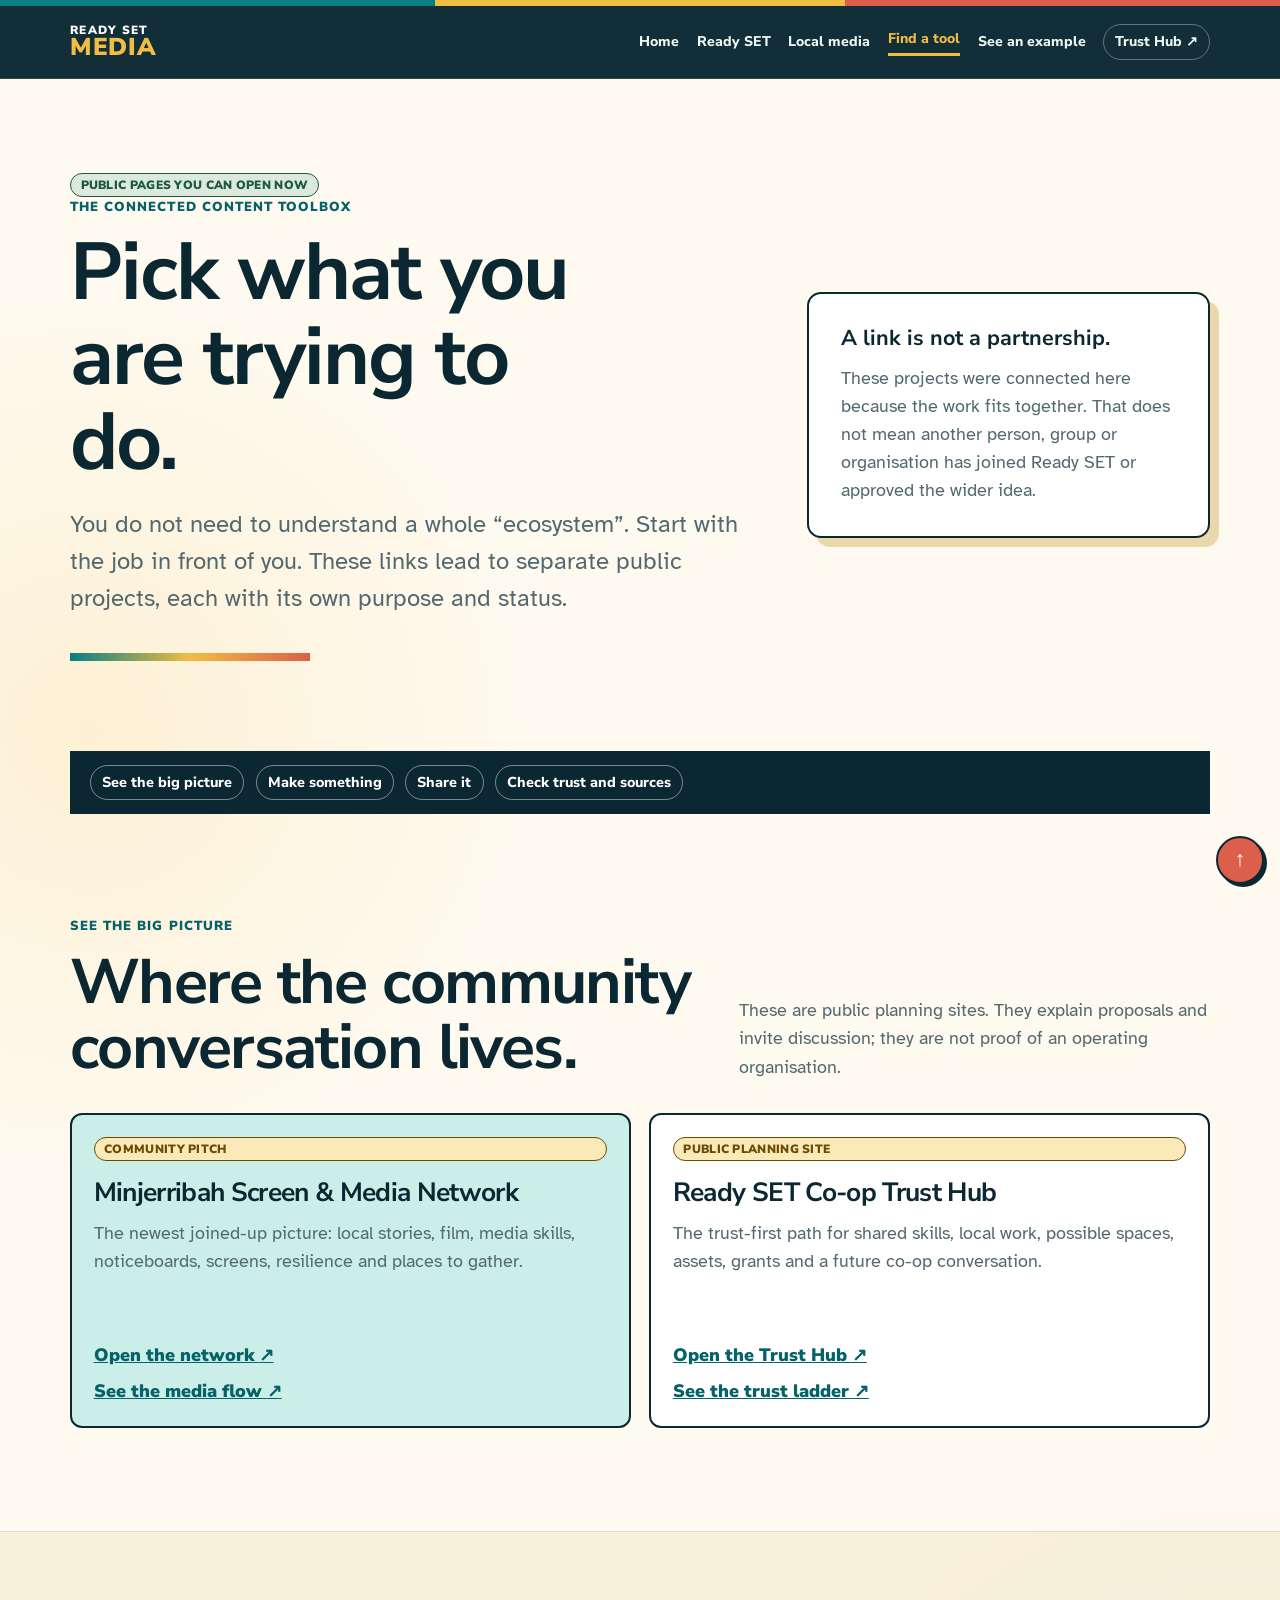
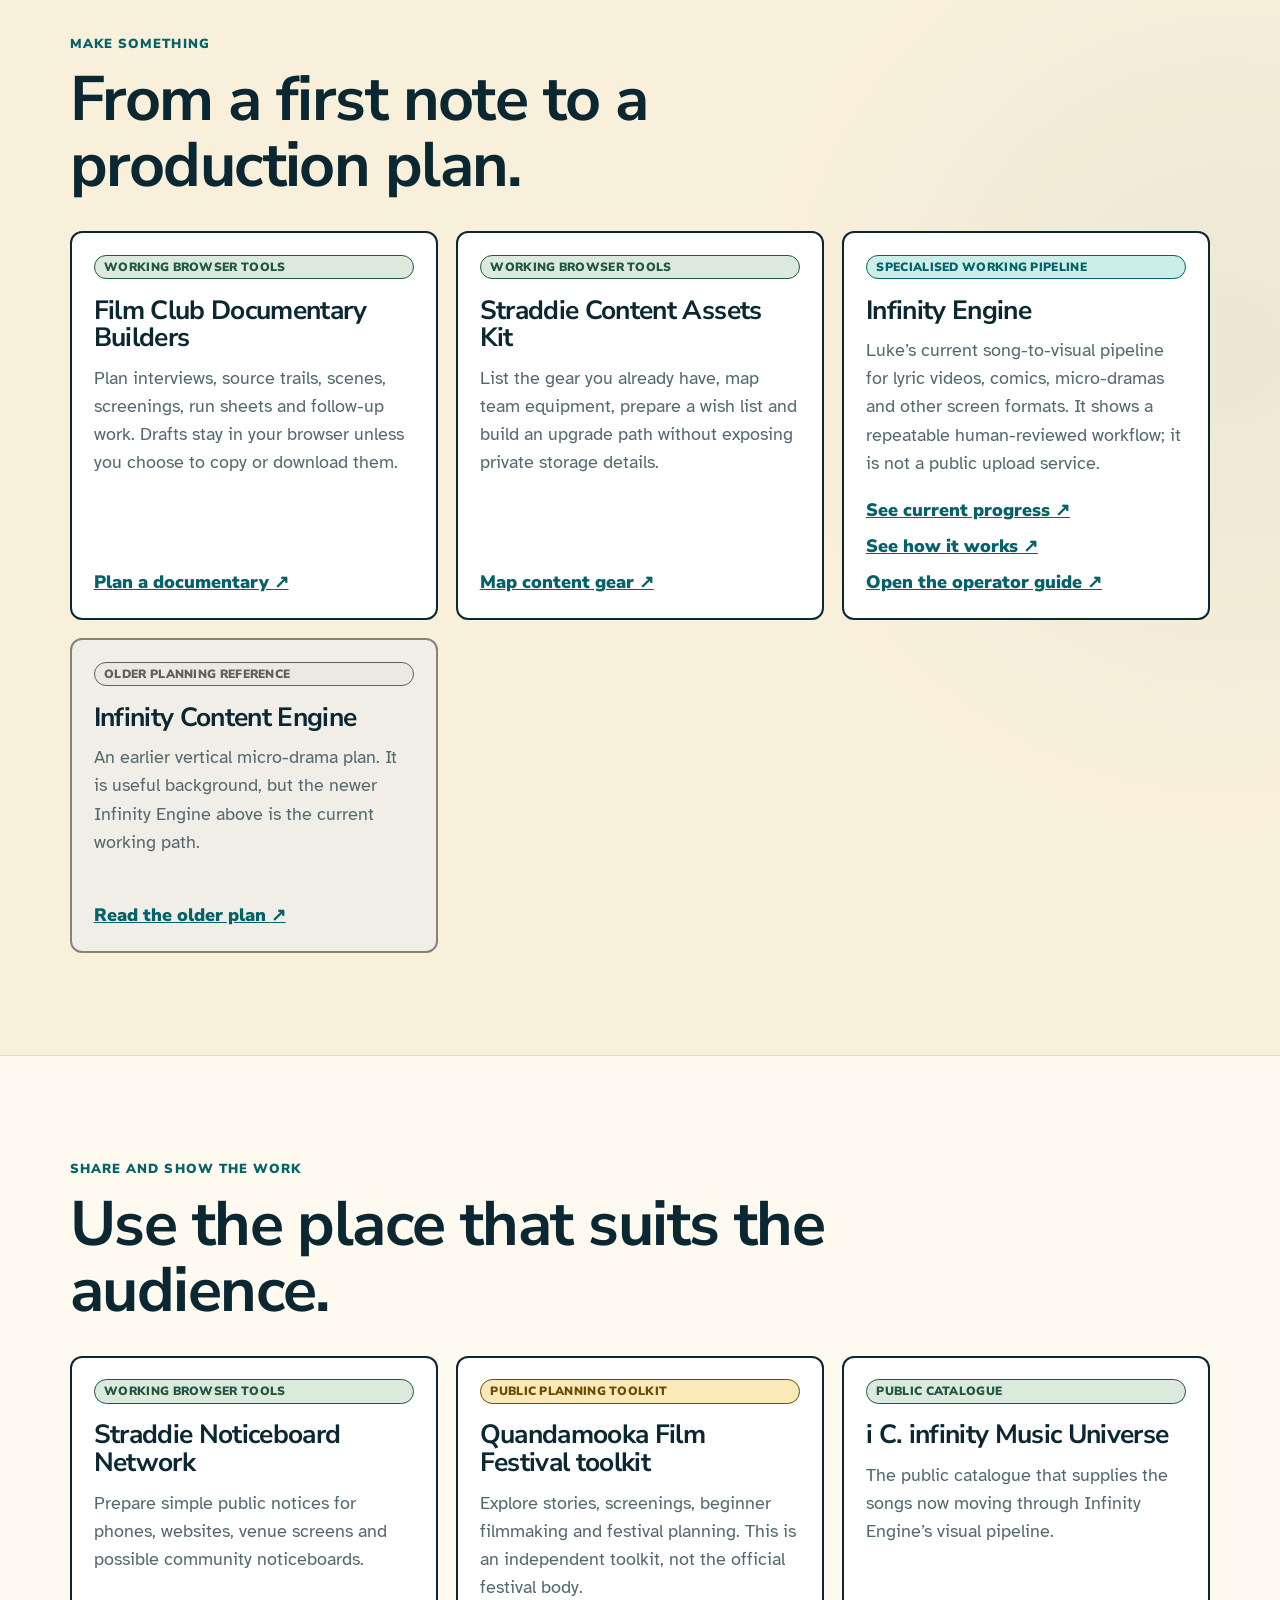
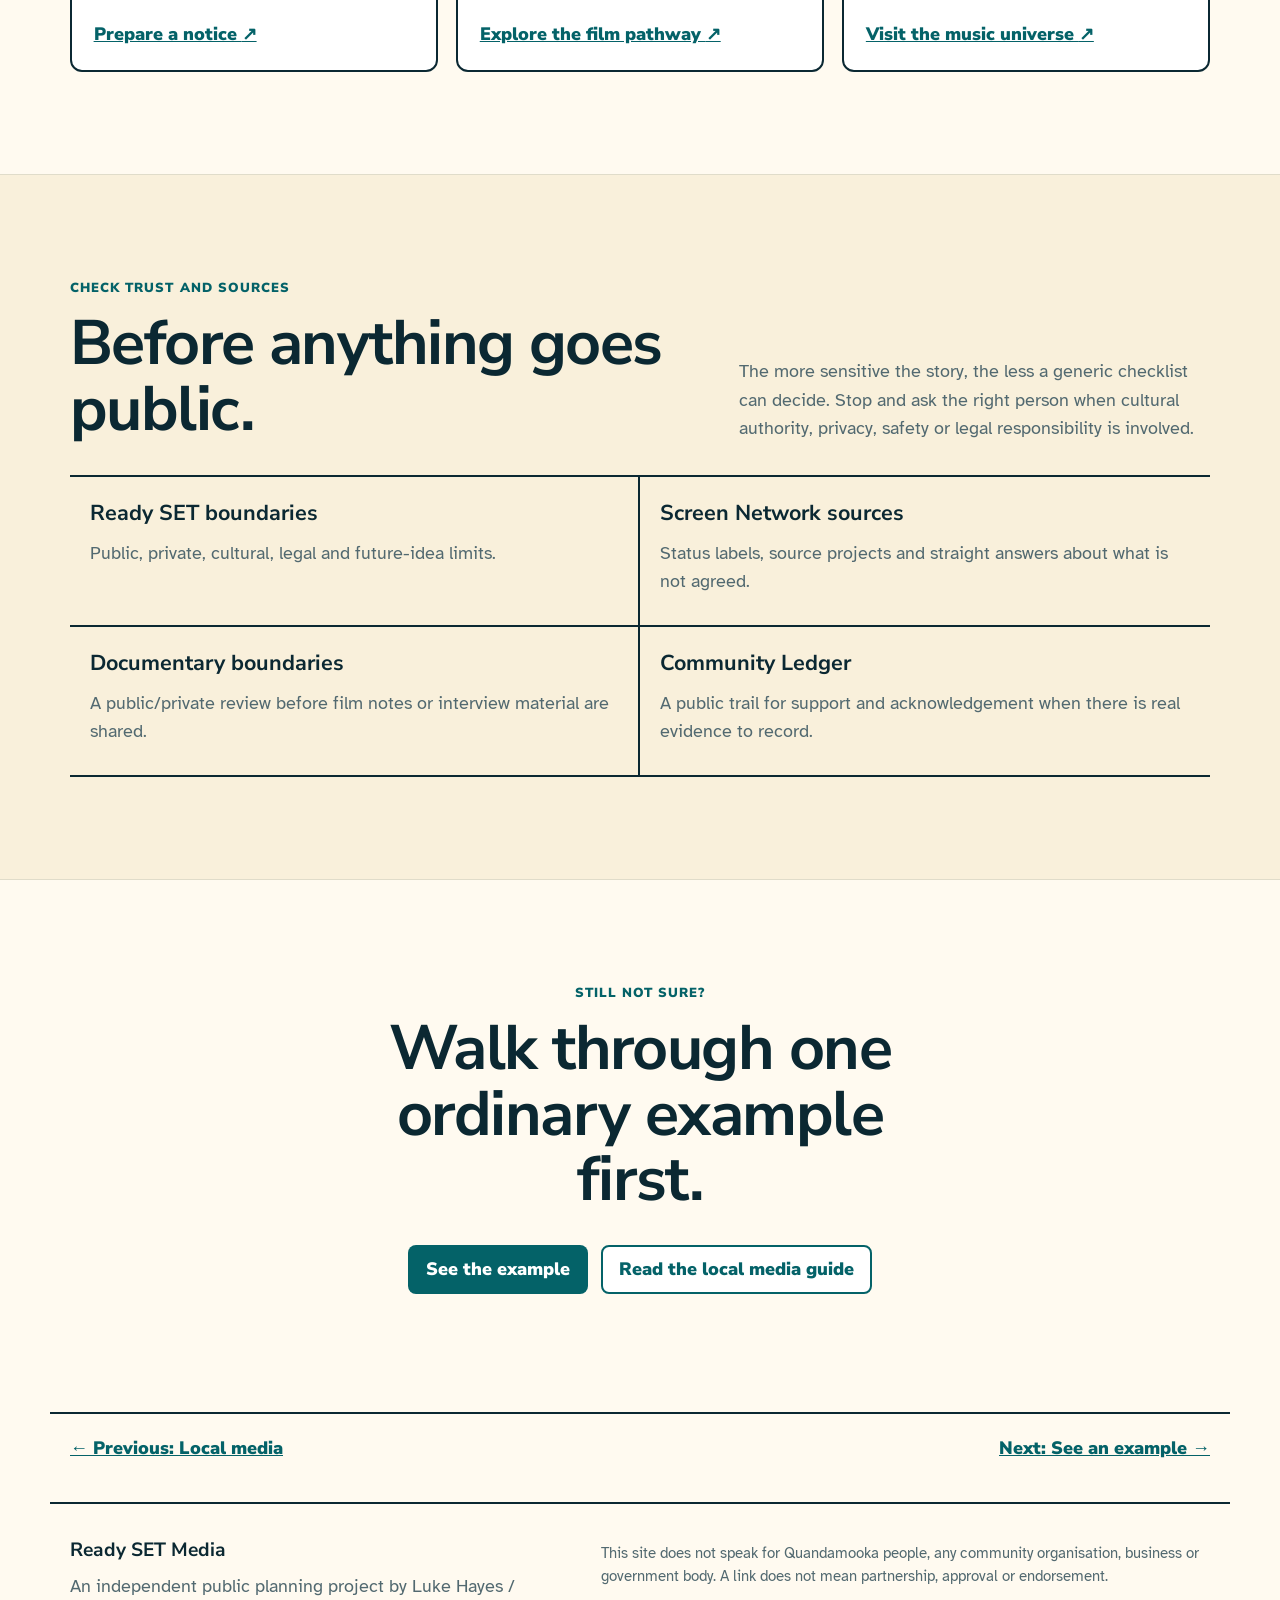
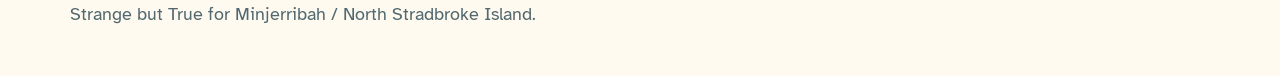
==== connections.html @ 8b9fbca8 "Rewrite Ready SET Media for the community" ====
<!doctype html>
<html lang="en-AU">
  <head>
    <meta charset="utf-8">
    <meta name="viewport" content="width=device-width, initial-scale=1">
    <meta name="description" content="Find the right public tool for local media, documentary planning, shared assets, notices, screen projects and content-making.">
    <title>Find a tool | Ready SET Media</title>
    <link rel="preconnect" href="https://fonts.googleapis.com">
    <link rel="preconnect" href="https://fonts.gstatic.com" crossorigin>
    <link href="https://fonts.googleapis.com/css2?family=Atkinson+Hyperlegible:wght@400;700&family=Nunito+Sans:wght@700;800;900&display=swap" rel="stylesheet">
    <link rel="stylesheet" href="styles.css">
    <link rel="icon" href="assets/favicon.svg" type="image/svg+xml">
    <link rel="shortcut icon" href="assets/favicon.ico" type="image/x-icon">
  </head>
  <body id="top">
    <a class="skip-link" href="#main">Skip to the main story</a>
    <header class="site-header">
      <nav class="nav" aria-label="Main navigation">
        <a class="brand-mark" href="index.html" aria-label="Ready SET Media home"><span>READY SET</span><strong>MEDIA</strong></a>
        <div class="nav-links">
          <a href="index.html">Home</a>
          <a href="ready-set-co-op.html">Ready SET</a>
          <a href="hyperlocal-media.html">Local media</a>
          <a aria-current="page" href="connections.html">Find a tool</a>
          <a href="demo.html">See an example</a>
          <a class="nav-external" href="https://auraofintelligence.github.io/ready-set-co-op-trust-hub/" target="_blank" rel="noopener noreferrer">Trust Hub <span aria-hidden="true">↗</span></a>
        </div>
      </nav>
    </header>

    <main id="main">
      <section class="page-hero tools-hero">
        <div>
          <span class="status-pill active">Public pages you can open now</span>
          <p class="eyebrow">The connected content toolbox</p>
          <h1>Pick what you are trying to do.</h1>
          <p class="hero-lede">You do not need to understand a whole “ecosystem”. Start with the job in front of you. These links lead to separate public projects, each with its own purpose and status.</p>
        </div>
        <aside class="plain-box">
          <strong>A link is not a partnership.</strong>
          <p>These projects were connected here because the work fits together. That does not mean another person, group or organisation has joined Ready SET or approved the wider idea.</p>
        </aside>
      </section>

      <section class="tool-jump" aria-label="Jump to a group of tools">
        <a href="#big-picture">See the big picture</a>
        <a href="#make">Make something</a>
        <a href="#share">Share it</a>
        <a href="#trust">Check trust and sources</a>
      </section>

      <section class="section tool-group" id="big-picture" aria-labelledby="big-picture-title">
        <div class="section-heading split-heading">
          <div>
            <p class="eyebrow">See the big picture</p>
            <h2 id="big-picture-title">Where the community conversation lives.</h2>
          </div>
          <p>These are public planning sites. They explain proposals and invite discussion; they are not proof of an operating organisation.</p>
        </div>
        <div class="tool-grid two-up">
          <article class="tool-card featured">
            <span class="status-pill planning">Community pitch</span>
            <h3>Minjerribah Screen &amp; Media Network</h3>
            <p>The newest joined-up picture: local stories, film, media skills, noticeboards, screens, resilience and places to gather.</p>
            <div class="card-links">
              <a href="https://auraofintelligence.github.io/minjerribah-screen-media-network/" target="_blank" rel="noopener noreferrer">Open the network <span aria-hidden="true">↗</span></a>
              <a href="https://auraofintelligence.github.io/minjerribah-screen-media-network/network/" target="_blank" rel="noopener noreferrer">See the media flow <span aria-hidden="true">↗</span></a>
            </div>
          </article>
          <article class="tool-card">
            <span class="status-pill planning">Public planning site</span>
            <h3>Ready SET Co-op Trust Hub</h3>
            <p>The trust-first path for shared skills, local work, possible spaces, assets, grants and a future co-op conversation.</p>
            <div class="card-links">
              <a href="https://auraofintelligence.github.io/ready-set-co-op-trust-hub/" target="_blank" rel="noopener noreferrer">Open the Trust Hub <span aria-hidden="true">↗</span></a>
              <a href="https://auraofintelligence.github.io/ready-set-co-op-trust-hub/trust-ladder.html" target="_blank" rel="noopener noreferrer">See the trust ladder <span aria-hidden="true">↗</span></a>
            </div>
          </article>
        </div>
      </section>

      <section class="section tool-group alternate" id="make" aria-labelledby="make-title">
        <div class="section-heading">
          <p class="eyebrow">Make something</p>
          <h2 id="make-title">From a first note to a production plan.</h2>
        </div>
        <div class="tool-grid">
          <article class="tool-card">
            <span class="status-pill working">Working browser tools</span>
            <h3>Film Club Documentary Builders</h3>
            <p>Plan interviews, source trails, scenes, screenings, run sheets and follow-up work. Drafts stay in your browser unless you choose to copy or download them.</p>
            <a class="card-action" href="https://auraofintelligence.github.io/film-club-documentary-builders/" target="_blank" rel="noopener noreferrer">Plan a documentary <span aria-hidden="true">↗</span></a>
          </article>
          <article class="tool-card">
            <span class="status-pill working">Working browser tools</span>
            <h3>Straddie Content Assets Kit</h3>
            <p>List the gear you already have, map team equipment, prepare a wish list and build an upgrade path without exposing private storage details.</p>
            <a class="card-action" href="https://auraofintelligence.github.io/straddie-content-assets-kit/" target="_blank" rel="noopener noreferrer">Map content gear <span aria-hidden="true">↗</span></a>
          </article>
          <article class="tool-card">
            <span class="status-pill specialised">Specialised working pipeline</span>
            <h3>Infinity Engine</h3>
            <p>Luke’s current song-to-visual pipeline for lyric videos, comics, micro-dramas and other screen formats. It shows a repeatable human-reviewed workflow; it is not a public upload service.</p>
            <div class="card-links">
              <a href="https://auraofintelligence.github.io/infinity-engine/" target="_blank" rel="noopener noreferrer">See current progress <span aria-hidden="true">↗</span></a>
              <a href="https://auraofintelligence.github.io/infinity-engine/pipeline.html" target="_blank" rel="noopener noreferrer">See how it works <span aria-hidden="true">↗</span></a>
              <a href="https://auraofintelligence.github.io/infinity-engine/workflow.html" target="_blank" rel="noopener noreferrer">Open the operator guide <span aria-hidden="true">↗</span></a>
            </div>
          </article>
          <article class="tool-card quiet-card">
            <span class="status-pill reference">Older planning reference</span>
            <h3>Infinity Content Engine</h3>
            <p>An earlier vertical micro-drama plan. It is useful background, but the newer Infinity Engine above is the current working path.</p>
            <a class="card-action" href="https://auraofintelligence.github.io/infinity-content-engine/" target="_blank" rel="noopener noreferrer">Read the older plan <span aria-hidden="true">↗</span></a>
          </article>
        </div>
      </section>

      <section class="section tool-group" id="share" aria-labelledby="share-title">
        <div class="section-heading">
          <p class="eyebrow">Share and show the work</p>
          <h2 id="share-title">Use the place that suits the audience.</h2>
        </div>
        <div class="tool-grid">
          <article class="tool-card">
            <span class="status-pill working">Working browser tools</span>
            <h3>Straddie Noticeboard Network</h3>
            <p>Prepare simple public notices for phones, websites, venue screens and possible community noticeboards.</p>
            <a class="card-action" href="https://auraofintelligence.github.io/straddie-noticeboard-network/" target="_blank" rel="noopener noreferrer">Prepare a notice <span aria-hidden="true">↗</span></a>
          </article>
          <article class="tool-card">
            <span class="status-pill planning">Public planning toolkit</span>
            <h3>Quandamooka Film Festival toolkit</h3>
            <p>Explore stories, screenings, beginner filmmaking and festival planning. This is an independent toolkit, not the official festival body.</p>
            <a class="card-action" href="https://auraofintelligence.github.io/quandamooka-film-festival/" target="_blank" rel="noopener noreferrer">Explore the film pathway <span aria-hidden="true">↗</span></a>
          </article>
          <article class="tool-card">
            <span class="status-pill active">Public catalogue</span>
            <h3>i C. infinity Music Universe</h3>
            <p>The public catalogue that supplies the songs now moving through Infinity Engine’s visual pipeline.</p>
            <a class="card-action" href="https://auraofintelligence.github.io/i-C-infinity-music-universe/" target="_blank" rel="noopener noreferrer">Visit the music universe <span aria-hidden="true">↗</span></a>
          </article>
        </div>
      </section>

      <section class="section tool-group alternate" id="trust" aria-labelledby="trust-tools-title">
        <div class="section-heading split-heading">
          <div>
            <p class="eyebrow">Check trust and sources</p>
            <h2 id="trust-tools-title">Before anything goes public.</h2>
          </div>
          <p>The more sensitive the story, the less a generic checklist can decide. Stop and ask the right person when cultural authority, privacy, safety or legal responsibility is involved.</p>
        </div>
        <div class="source-links">
          <a href="https://auraofintelligence.github.io/ready-set-co-op-trust-hub/boundaries.html" target="_blank" rel="noopener noreferrer"><strong>Ready SET boundaries</strong><span>Public, private, cultural, legal and future-idea limits.</span></a>
          <a href="https://auraofintelligence.github.io/minjerribah-screen-media-network/sources/" target="_blank" rel="noopener noreferrer"><strong>Screen Network sources</strong><span>Status labels, source projects and straight answers about what is not agreed.</span></a>
          <a href="https://auraofintelligence.github.io/film-club-documentary-builders/boundaries.html" target="_blank" rel="noopener noreferrer"><strong>Documentary boundaries</strong><span>A public/private review before film notes or interview material are shared.</span></a>
          <a href="https://auraofintelligence.github.io/strange-but-true/community-ledger.html" target="_blank" rel="noopener noreferrer"><strong>Community Ledger</strong><span>A public trail for support and acknowledgement when there is real evidence to record.</span></a>
        </div>
      </section>

      <section class="section next-step" aria-labelledby="tool-next-title">
        <p class="eyebrow">Still not sure?</p>
        <h2 id="tool-next-title">Walk through one ordinary example first.</h2>
        <div class="button-row">
          <a class="button primary" href="demo.html">See the example</a>
          <a class="button secondary" href="hyperlocal-media.html">Read the local media guide</a>
        </div>
      </section>

      <nav class="route-nav" aria-label="Previous and next pages">
        <a href="hyperlocal-media.html"><span aria-hidden="true">←</span> Previous: Local media</a>
        <a href="demo.html">Next: See an example <span aria-hidden="true">→</span></a>
      </nav>
    </main>

    <a class="back-to-top" href="#top" aria-label="Back to the top">↑</a>
    <footer class="site-footer">
      <div>
        <strong>Ready SET Media</strong>
        <p>An independent public planning project by Luke Hayes / Strange but True for Minjerribah / North Stradbroke Island.</p>
      </div>
      <p class="footer-note">This site does not speak for Quandamooka people, any community organisation, business or government body. A link does not mean partnership, approval or endorsement.</p>
    </footer>
  </body>
</html>
---- styles.css ----
:root {
  --ink: #173640;
  --ink-deep: #0b2832;
  --paper: #fffaf0;
  --paper-warm: #f7efd9;
  --white: #ffffff;
  --sand: #ead8ac;
  --sea: #087f83;
  --sea-dark: #046268;
  --aqua: #cceee8;
  --coral: #db5f4b;
  --coral-pale: #f9d9d0;
  --gold: #f1bd43;
  --gold-pale: #faeab9;
  --gum: #38725d;
  --gum-pale: #dceade;
  --muted: #526970;
  --line: #c7d0c9;
  --shadow: 0 12px 28px rgba(24, 54, 64, 0.11);
  --heading: "Nunito Sans", "Trebuchet MS", sans-serif;
  --body: "Atkinson Hyperlegible", Arial, sans-serif;
  --max-width: 1180px;
}

* {
  box-sizing: border-box;
}

html {
  scroll-behavior: smooth;
}

body {
  background:
    radial-gradient(circle at 7% 15%, rgba(241, 189, 67, 0.16), transparent 28rem),
    radial-gradient(circle at 96% 40%, rgba(8, 127, 131, 0.09), transparent 30rem),
    var(--paper);
  color: var(--ink);
  font-family: var(--body);
  font-size: 18px;
  line-height: 1.56;
  margin: 0;
}

body::before {
  background: linear-gradient(90deg, var(--sea) 0 34%, var(--gold) 34% 66%, var(--coral) 66% 100%);
  content: "";
  display: block;
  height: 6px;
}

a {
  color: var(--sea-dark);
}

a:hover {
  color: var(--coral);
}

button,
a {
  -webkit-tap-highlight-color: transparent;
}

:focus-visible {
  outline: 3px solid var(--gold);
  outline-offset: 4px;
}

.skip-link {
  background: var(--gold);
  color: var(--ink-deep);
  font-family: var(--heading);
  font-weight: 900;
  left: 1rem;
  padding: 0.65rem 1rem;
  position: fixed;
  top: -5rem;
  z-index: 100;
}

.skip-link:focus {
  top: 1rem;
}

.site-header {
  background: rgba(11, 40, 50, 0.97);
  border-bottom: 1px solid rgba(255, 255, 255, 0.12);
  position: sticky;
  top: 0;
  z-index: 20;
}

.nav {
  align-items: center;
  display: flex;
  gap: 2rem;
  justify-content: space-between;
  margin: 0 auto;
  max-width: var(--max-width);
  min-height: 72px;
  padding: 0.75rem 1.25rem;
}

.brand-mark {
  align-items: flex-start;
  color: var(--white);
  display: flex;
  flex-direction: column;
  font-family: var(--heading);
  line-height: 0.95;
  min-width: max-content;
  text-decoration: none;
}

.brand-mark span {
  font-size: 0.74rem;
  font-weight: 900;
  letter-spacing: 0.11em;
}

.brand-mark strong {
  color: var(--gold);
  font-size: 1.52rem;
  font-weight: 900;
  letter-spacing: 0.03em;
}

.brand-mark:hover {
  color: var(--white);
}

.nav-links {
  align-items: center;
  display: flex;
  gap: 1.1rem;
}

.nav-links a {
  color: #edf8f5;
  font-family: var(--heading);
  font-size: 0.88rem;
  font-weight: 800;
  text-decoration: none;
  white-space: nowrap;
}

.nav-links a:hover,
.nav-links a[aria-current="page"] {
  color: var(--gold);
}

.nav-links a[aria-current="page"] {
  border-bottom: 3px solid var(--gold);
  padding-bottom: 0.23rem;
}

.nav-links .nav-external {
  border: 1px solid rgba(255, 255, 255, 0.34);
  border-radius: 999px;
  padding: 0.35rem 0.68rem;
}

.nav-links .nav-external:hover {
  border-color: var(--gold);
}

.hero,
.page-hero,
.section,
.status-strip,
.tool-jump,
.route-nav,
.site-footer {
  margin-left: auto;
  margin-right: auto;
  max-width: var(--max-width);
  padding-left: 1.25rem;
  padding-right: 1.25rem;
}

.hero {
  align-items: center;
  display: grid;
  gap: clamp(2rem, 5vw, 5rem);
  grid-template-columns: minmax(0, 1.25fr) minmax(300px, 0.75fr);
  min-height: calc(90vh - 78px);
  padding-bottom: clamp(4rem, 8vw, 7rem);
  padding-top: clamp(4rem, 8vw, 7rem);
}

.page-hero {
  align-items: center;
  display: grid;
  gap: clamp(2rem, 5vw, 4rem);
  grid-template-columns: minmax(0, 1.25fr) minmax(280px, 0.75fr);
  padding-bottom: clamp(3.6rem, 7vw, 6rem);
  padding-top: clamp(3.6rem, 7vw, 6rem);
}

.hero-copy {
  position: relative;
}

.hero-copy::after,
.page-hero > div:first-child::after {
  background: linear-gradient(90deg, var(--sea), var(--gold), var(--coral));
  content: "";
  display: block;
  height: 8px;
  margin-top: 2.25rem;
  max-width: 15rem;
}

.eyebrow {
  color: var(--sea-dark);
  font-family: var(--heading);
  font-size: 0.82rem;
  font-weight: 900;
  letter-spacing: 0.08em;
  margin: 0 0 0.8rem;
  text-transform: uppercase;
}

h1,
h2,
h3 {
  color: var(--ink-deep);
  font-family: var(--heading);
  letter-spacing: -0.025em;
  line-height: 1.05;
  margin: 0;
}

h1 {
  font-size: clamp(3rem, 7.4vw, 6.4rem);
  max-width: 11ch;
}

.page-hero h1 {
  font-size: clamp(2.9rem, 6.3vw, 5.4rem);
}

h2 {
  font-size: clamp(2.15rem, 4.9vw, 4rem);
}

h3 {
  font-size: 1.35rem;
}

p {
  margin: 0;
}

.hero-lede {
  color: var(--muted);
  font-size: clamp(1.18rem, 2.2vw, 1.48rem);
  margin-top: 1.4rem;
  max-width: 42rem;
}

.button-row {
  display: flex;
  flex-wrap: wrap;
  gap: 0.8rem;
  margin-top: 2rem;
}

.button-column {
  display: flex;
  flex-direction: column;
  gap: 0.8rem;
}

.button {
  align-items: center;
  border: 2px solid transparent;
  border-radius: 8px;
  display: inline-flex;
  font-family: var(--heading);
  font-weight: 900;
  justify-content: center;
  line-height: 1.2;
  min-height: 3rem;
  padding: 0.72rem 1rem;
  text-align: center;
  text-decoration: none;
}

.button.primary {
  background: var(--sea-dark);
  color: var(--white);
}

.button.primary:hover {
  background: var(--coral);
  color: var(--white);
}

.button.secondary {
  background: var(--white);
  border-color: var(--sea-dark);
  color: var(--sea-dark);
}

.button.secondary:hover {
  border-color: var(--coral);
  color: var(--coral);
}

.text-link {
  display: inline-block;
  font-family: var(--heading);
  font-weight: 900;
  margin-top: 1rem;
}

.hero-note,
.plain-box {
  background: var(--white);
  border: 2px solid var(--ink-deep);
  border-radius: 14px;
  box-shadow: 9px 9px 0 var(--sand);
  padding: clamp(1.35rem, 3vw, 2rem);
  position: relative;
}

.hero-note::before {
  background: var(--gold);
  border: 2px solid var(--ink-deep);
  border-radius: 50%;
  content: "";
  height: 62px;
  position: absolute;
  right: -19px;
  top: -24px;
  width: 62px;
  z-index: -1;
}

.hero-note h2 {
  font-size: clamp(1.7rem, 3.1vw, 2.4rem);
  margin-top: 1rem;
}

.hero-note p,
.plain-box p {
  color: var(--muted);
  margin-top: 0.8rem;
}

.plain-box strong {
  color: var(--ink-deep);
  display: block;
  font-family: var(--heading);
  font-size: 1.35rem;
  line-height: 1.15;
}

.status-pill {
  border: 1px solid currentColor;
  border-radius: 999px;
  display: inline-flex;
  font-family: var(--heading);
  font-size: 0.75rem;
  font-weight: 900;
  letter-spacing: 0.025em;
  line-height: 1.2;
  padding: 0.25rem 0.6rem;
  text-transform: uppercase;
}

.status-pill.proposed,
.status-pill.planning {
  background: var(--gold-pale);
  color: #6d4b00;
}

.status-pill.here,
.status-pill.active,
.status-pill.working {
  background: var(--gum-pale);
  color: #205743;
}

.status-pill.specialised,
.status-pill.example {
  background: var(--aqua);
  color: var(--sea-dark);
}

.status-pill.reference {
  background: #ece9e2;
  color: #645f56;
}

.section {
  padding-bottom: clamp(3.8rem, 8vw, 7rem);
  padding-top: clamp(3.8rem, 8vw, 7rem);
}

.section-heading {
  max-width: 850px;
}

.section-heading > p:not(.eyebrow),
.split-heading > p,
.connected-section > .section-heading > p {
  color: var(--muted);
  font-size: 1.14rem;
  margin-top: 1rem;
}

.split-heading {
  align-items: end;
  display: grid;
  gap: 2rem;
  grid-template-columns: minmax(0, 1.15fr) minmax(260px, 0.85fr);
  max-width: none;
}

.split-heading > p {
  margin: 0;
}

.three-up {
  display: grid;
  gap: 1.1rem;
  grid-template-columns: repeat(3, minmax(0, 1fr));
  margin-top: 2rem;
}

.choice-card {
  border: 2px solid var(--ink-deep);
  border-radius: 12px;
  color: var(--ink);
  min-height: 250px;
  padding: 1.35rem;
  text-decoration: none;
  transition: transform 160ms ease, box-shadow 160ms ease;
}

.choice-card:hover {
  box-shadow: 7px 7px 0 var(--ink-deep);
  color: var(--ink);
  transform: translate(-3px, -3px);
}

.choice-card.sea {
  background: var(--aqua);
}

.choice-card.coral {
  background: var(--coral-pale);
}

.choice-card.gold {
  background: var(--gold-pale);
}

.choice-card span {
  display: block;
  font-size: 0.95rem;
  font-weight: 700;
  margin-bottom: 1.8rem;
}

.choice-card strong {
  color: var(--ink-deep);
  display: block;
  font-family: var(--heading);
  font-size: 1.55rem;
  line-height: 1.08;
}

.choice-card p {
  margin-top: 0.8rem;
}

.path-section,
.formats-section,
.tool-group.alternate {
  background: rgba(234, 216, 172, 0.31);
  border-bottom: 1px solid rgba(23, 54, 64, 0.11);
  border-top: 1px solid rgba(23, 54, 64, 0.11);
  max-width: none;
  padding-left: max(1.25rem, calc((100vw - var(--max-width)) / 2 + 1.25rem));
  padding-right: max(1.25rem, calc((100vw - var(--max-width)) / 2 + 1.25rem));
}

.path-flow {
  display: grid;
  gap: 0;
  grid-template-columns: repeat(6, minmax(0, 1fr));
  margin-top: 2.4rem;
}

.path-flow article {
  border-left: 2px solid var(--ink-deep);
  min-height: 225px;
  padding: 0 1rem 1rem;
}

.path-flow article:last-child {
  border-right: 2px solid var(--ink-deep);
}

.path-flow span {
  align-items: center;
  background: var(--gold);
  border: 2px solid var(--ink-deep);
  border-radius: 50%;
  display: flex;
  font-family: var(--heading);
  font-weight: 900;
  height: 2.45rem;
  justify-content: center;
  margin-bottom: 1rem;
  width: 2.45rem;
}

.path-flow strong {
  display: block;
  font-family: var(--heading);
  font-size: 1.18rem;
  line-height: 1.1;
}

.path-flow p {
  color: var(--muted);
  font-size: 0.96rem;
  margin-top: 0.65rem;
}

.connection-stack {
  border-top: 2px solid var(--ink-deep);
  margin-top: 2.2rem;
}

.connection-stack article {
  align-items: center;
  border-bottom: 2px solid var(--ink-deep);
  display: grid;
  gap: 1.25rem;
  grid-template-columns: 4rem minmax(0, 1fr) minmax(170px, 0.35fr);
  padding: 1.35rem 0;
}

.connection-number {
  color: var(--coral);
  font-family: var(--heading);
  font-size: 1.8rem;
  font-weight: 900;
}

.connection-stack h3 {
  font-size: 1.6rem;
  margin-top: 0.55rem;
}

.connection-stack p {
  color: var(--muted);
  margin-top: 0.35rem;
}

.connection-stack article > a {
  font-family: var(--heading);
  font-weight: 900;
}

.care-panel,
.learn-panel {
  background: var(--ink-deep);
  border-radius: 16px;
  color: var(--white);
  display: grid;
  gap: 2rem;
  grid-template-columns: minmax(0, 0.8fr) minmax(0, 1.2fr);
  padding: clamp(1.6rem, 5vw, 3.5rem);
}

.care-panel h2,
.learn-panel h2 {
  color: var(--white);
}

.care-panel .eyebrow,
.learn-panel .eyebrow {
  color: var(--gold);
}

.care-panel p,
.learn-panel p {
  color: #dce8e5;
}

.care-panel p + p,
.learn-panel p + p {
  margin-top: 1rem;
}

.care-panel .text-link {
  color: var(--gold);
}

.next-step {
  text-align: center;
}

.next-step h2 {
  margin-left: auto;
  margin-right: auto;
  max-width: 15ch;
}

.next-step .button-row {
  justify-content: center;
}

.status-strip {
  align-items: baseline;
  background: var(--gold);
  border: 2px solid var(--ink-deep);
  display: flex;
  gap: 0.75rem;
  max-width: calc(var(--max-width) - 2.5rem);
  padding-bottom: 1rem;
  padding-top: 1rem;
}

.status-strip strong {
  font-family: var(--heading);
  min-width: max-content;
}

.story-line {
  counter-reset: story;
  display: grid;
  gap: 1rem;
  grid-template-columns: repeat(4, minmax(0, 1fr));
  margin-top: 2rem;
}

.story-line article {
  background: var(--white);
  border-top: 8px solid var(--sea);
  box-shadow: var(--shadow);
  min-height: 230px;
  padding: 1.25rem;
}

.story-line article:nth-child(2) {
  border-top-color: var(--gold);
}

.story-line article:nth-child(3) {
  border-top-color: var(--coral);
}

.story-line article:nth-child(4) {
  border-top-color: var(--gum);
}

.story-line span {
  color: var(--ink-deep);
  display: block;
  font-family: var(--heading);
  font-size: 1.35rem;
  font-weight: 900;
  line-height: 1.08;
}

.story-line p {
  color: var(--muted);
  margin-top: 0.8rem;
}

.people-grid,
.boundary-grid {
  display: grid;
  gap: 1.1rem;
  grid-template-columns: repeat(3, minmax(0, 1fr));
  margin-top: 2rem;
}

.people-grid article,
.boundary-grid article {
  border-bottom: 2px solid var(--ink-deep);
  padding: 0.2rem 0 1.2rem;
}

.people-grid strong,
.boundary-grid strong {
  color: var(--ink-deep);
  display: block;
  font-family: var(--heading);
  font-size: 1.25rem;
}

.people-grid p,
.boundary-grid p {
  color: var(--muted);
  margin-top: 0.55rem;
}

.plain-columns {
  display: grid;
  gap: 1rem;
  grid-template-columns: repeat(3, minmax(0, 1fr));
  margin-top: 2rem;
}

.plain-columns > div {
  background: var(--white);
  border: 2px solid var(--ink-deep);
  border-radius: 12px;
  padding: 1.3rem;
}

.plain-columns > div:nth-child(1) {
  box-shadow: 6px 6px 0 var(--aqua);
}

.plain-columns > div:nth-child(2) {
  box-shadow: 6px 6px 0 var(--gold-pale);
}

.plain-columns > div:nth-child(3) {
  box-shadow: 6px 6px 0 var(--coral-pale);
}

.plain-columns p {
  color: var(--muted);
  margin-top: 0.7rem;
}

.honesty-grid {
  display: grid;
  gap: 1.5rem;
  grid-template-columns: repeat(2, minmax(0, 1fr));
}

.honesty-grid > div {
  padding: clamp(1.5rem, 4vw, 2.5rem);
}

.honesty-grid > div:first-child {
  background: var(--aqua);
  border-left: 8px solid var(--sea);
}

.not-yet-box {
  background: var(--gold-pale);
  border-left: 8px solid var(--gold);
}

.honesty-grid p:not(.eyebrow) {
  color: var(--muted);
  margin-top: 0.8rem;
}

.trust-callout,
.network-bridge {
  align-items: center;
  border-bottom: 2px solid var(--ink-deep);
  border-top: 2px solid var(--ink-deep);
  display: grid;
  gap: 2rem;
  grid-template-columns: minmax(0, 1fr) minmax(220px, 0.35fr);
}

.trust-callout p:not(.eyebrow),
.network-bridge p:not(.eyebrow) {
  color: var(--muted);
  margin-top: 0.8rem;
}

.workflow {
  display: grid;
  gap: 1rem;
  grid-template-columns: repeat(3, minmax(0, 1fr));
  margin-top: 2rem;
}

.workflow article {
  background: var(--white);
  border: 2px solid var(--ink-deep);
  border-radius: 10px;
  padding: 1.25rem;
}

.workflow span {
  color: var(--coral);
  font-family: var(--heading);
  font-size: 0.88rem;
  font-weight: 900;
}

.workflow strong {
  color: var(--ink-deep);
  display: block;
  font-family: var(--heading);
  font-size: 1.4rem;
}

.workflow p {
  color: var(--muted);
  margin-top: 0.55rem;
}

.format-cloud {
  display: flex;
  flex-wrap: wrap;
  gap: 0.65rem;
  margin-top: 2rem;
}

.format-cloud span {
  background: var(--white);
  border: 2px solid var(--ink-deep);
  border-radius: 999px;
  font-family: var(--heading);
  font-weight: 900;
  padding: 0.55rem 0.85rem;
}

.format-cloud span:nth-child(3n + 1) {
  background: var(--aqua);
}

.format-cloud span:nth-child(3n + 2) {
  background: var(--gold-pale);
}

.format-cloud span:nth-child(3n) {
  background: var(--coral-pale);
}

.learn-copy {
  align-self: center;
}

.inline-links {
  display: flex;
  flex-wrap: wrap;
  gap: 1.4rem;
  margin-top: 1.6rem;
}

.inline-links a {
  font-family: var(--heading);
  font-weight: 900;
}

.tool-jump {
  background: var(--ink-deep);
  display: flex;
  flex-wrap: wrap;
  gap: 0.7rem;
  max-width: calc(var(--max-width) - 2.5rem);
  padding-bottom: 0.85rem;
  padding-top: 0.85rem;
}

.tool-jump a {
  border: 1px solid rgba(255, 255, 255, 0.45);
  border-radius: 999px;
  color: var(--white);
  font-family: var(--heading);
  font-size: 0.9rem;
  font-weight: 800;
  padding: 0.35rem 0.7rem;
  text-decoration: none;
}

.tool-jump a:hover {
  background: var(--gold);
  color: var(--ink-deep);
}

.tool-group {
  scroll-margin-top: 90px;
}

.tool-grid {
  display: grid;
  gap: 1.15rem;
  grid-template-columns: repeat(3, minmax(0, 1fr));
  margin-top: 2rem;
}

.tool-grid.two-up {
  grid-template-columns: repeat(2, minmax(0, 1fr));
}

.tool-card {
  background: var(--white);
  border: 2px solid var(--ink-deep);
  border-radius: 12px;
  display: flex;
  flex-direction: column;
  min-height: 315px;
  padding: 1.35rem;
}

.tool-card.featured {
  background: var(--aqua);
}

.tool-card.quiet-card {
  background: #f1eee7;
  border-color: #888279;
}

.tool-card h3 {
  font-size: 1.65rem;
  margin-top: 1.1rem;
}

.tool-card p {
  color: var(--muted);
  margin-top: 0.75rem;
}

.tool-card .card-action,
.card-links {
  margin-top: auto;
  padding-top: 1.2rem;
}

.tool-card .card-action,
.card-links a {
  font-family: var(--heading);
  font-weight: 900;
}

.card-links {
  display: flex;
  flex-direction: column;
  gap: 0.5rem;
}

.source-links {
  border-top: 2px solid var(--ink-deep);
  display: grid;
  grid-template-columns: repeat(2, minmax(0, 1fr));
  margin-top: 2rem;
}

.source-links a {
  border-bottom: 2px solid var(--ink-deep);
  color: var(--ink);
  display: flex;
  flex-direction: column;
  min-height: 150px;
  padding: 1.25rem;
  text-decoration: none;
}

.source-links a:nth-child(odd) {
  border-right: 2px solid var(--ink-deep);
}

.source-links a:hover {
  background: var(--white);
}

.source-links strong {
  color: var(--ink-deep);
  font-family: var(--heading);
  font-size: 1.35rem;
}

.source-links span {
  color: var(--muted);
  margin-top: 0.55rem;
}

.scenario-tabs {
  display: flex;
  flex-wrap: wrap;
  gap: 0.7rem;
  margin-top: 1.5rem;
}

.scenario-tab {
  background: var(--white);
  border: 2px solid var(--ink-deep);
  border-radius: 999px;
  color: var(--ink-deep);
  cursor: pointer;
  font-family: var(--heading);
  font-size: 0.96rem;
  font-weight: 900;
  padding: 0.65rem 1rem;
}

.scenario-tab:hover,
.scenario-tab.is-active {
  background: var(--gold);
}

.scenario-panel {
  display: grid;
  gap: 1rem;
  grid-template-columns: repeat(2, minmax(0, 1fr));
  margin-top: 1.5rem;
}

.scenario-panel > article {
  border: 2px solid var(--ink-deep);
  border-radius: 12px;
  padding: 1.35rem;
}

.scenario-source {
  background: var(--aqua);
}

.scenario-tool {
  background: var(--gold-pale);
}

.scenario-checks {
  background: var(--white);
  grid-column: 1 / -1;
}

.step-label {
  color: var(--sea-dark);
  display: block;
  font-family: var(--heading);
  font-size: 0.78rem;
  font-weight: 900;
  letter-spacing: 0.04em;
  margin-bottom: 0.85rem;
  text-transform: uppercase;
}

.scenario-panel h3 {
  font-size: 1.7rem;
}

.scenario-panel p {
  margin-top: 0.7rem;
}

.scenario-tool a {
  display: inline-block;
  font-family: var(--heading);
  font-weight: 900;
  margin-top: 1rem;
}

.signal-tags {
  display: flex;
  flex-wrap: wrap;
  gap: 0.45rem;
  margin-top: 1rem;
}

.signal-tags b {
  background: var(--white);
  border: 1px solid var(--ink-deep);
  border-radius: 999px;
  font-size: 0.83rem;
  padding: 0.25rem 0.55rem;
}

.check-row {
  border-bottom: 1px solid var(--line);
  display: grid;
  gap: 1rem;
  grid-template-columns: 8rem minmax(0, 1fr);
  padding: 0.75rem 0;
}

.check-row:last-child {
  border-bottom: 0;
}

.check-row strong {
  color: var(--ink-deep);
  font-family: var(--heading);
}

.check-row span {
  color: var(--muted);
}

.output-grid {
  display: grid;
  gap: 1rem;
  grid-template-columns: repeat(4, minmax(0, 1fr));
  margin-top: 2rem;
}

.output-card {
  border: 2px solid var(--ink-deep);
  min-height: 250px;
  padding: 1.25rem;
}

.phone-output {
  background: var(--coral-pale);
  border-radius: 24px;
}

.screen-output {
  background: var(--ink-deep);
  color: var(--white);
}

.screen-output h3,
.screen-output p {
  color: var(--white);
}

.network-output {
  background: var(--aqua);
}

.archive-output {
  background: var(--gold-pale);
}

.output-card > span {
  display: block;
  font-family: var(--heading);
  font-size: 0.78rem;
  font-weight: 900;
  margin-bottom: 1rem;
  text-transform: uppercase;
}

.output-card h3 {
  font-size: 1.45rem;
}

.output-card p {
  color: inherit;
  margin-top: 0.7rem;
}

.learning-loop {
  align-items: center;
  background: var(--gum-pale);
  border: 2px solid var(--gum);
  display: grid;
  gap: 2rem;
  grid-template-columns: minmax(0, 0.8fr) minmax(0, 1.2fr);
  max-width: calc(var(--max-width) - 2.5rem);
}

.learning-loop > p {
  color: var(--muted);
  font-size: 1.08rem;
}

.route-nav {
  align-items: center;
  border-top: 2px solid var(--ink-deep);
  display: flex;
  gap: 1rem;
  justify-content: space-between;
  margin-top: 1rem;
  padding-bottom: 2.5rem;
  padding-top: 1.25rem;
}

.route-nav a,
.route-nav span {
  font-family: var(--heading);
  font-weight: 900;
}

.route-nav > span {
  color: var(--muted);
}

.back-to-top {
  align-items: center;
  background: var(--coral);
  border: 2px solid var(--ink-deep);
  border-radius: 50%;
  bottom: 1rem;
  box-shadow: 3px 3px 0 var(--ink-deep);
  color: var(--white);
  display: flex;
  font-family: var(--heading);
  font-size: 1.35rem;
  font-weight: 900;
  height: 3rem;
  justify-content: center;
  position: fixed;
  right: 1rem;
  text-decoration: none;
  width: 3rem;
  z-index: 10;
}

.back-to-top:hover {
  background: var(--gold);
  color: var(--ink-deep);
}

.site-footer {
  align-items: start;
  border-top: 2px solid var(--ink-deep);
  display: grid;
  gap: 2rem;
  grid-template-columns: minmax(0, 0.9fr) minmax(0, 1.1fr);
  padding-bottom: 3rem;
  padding-top: 2rem;
}

.site-footer strong {
  color: var(--ink-deep);
  font-family: var(--heading);
  font-size: 1.2rem;
}

.site-footer p {
  color: var(--muted);
  margin-top: 0.35rem;
}

.footer-note {
  font-size: 0.92rem;
}

@media (prefers-reduced-motion: reduce) {
  html {
    scroll-behavior: auto;
  }

  * {
    transition-duration: 0.001ms !important;
  }
}

@media (max-width: 1000px) {
  .nav {
    align-items: flex-start;
    flex-direction: column;
    gap: 0.55rem;
  }

  .nav-links {
    overflow-x: auto;
    padding-bottom: 0.25rem;
    width: 100%;
  }

  .hero,
  .page-hero {
    grid-template-columns: 1fr;
  }

  .hero {
    min-height: auto;
  }

  .path-flow {
    grid-template-columns: repeat(3, minmax(0, 1fr));
    row-gap: 2rem;
  }

  .path-flow article:nth-child(3) {
    border-right: 2px solid var(--ink-deep);
  }

  .story-line,
  .output-grid {
    grid-template-columns: repeat(2, minmax(0, 1fr));
  }

  .tool-grid {
    grid-template-columns: repeat(2, minmax(0, 1fr));
  }
}

@media (max-width: 760px) {
  body {
    font-size: 17px;
  }

  .site-header {
    position: static;
  }

  .nav {
    padding-left: 1rem;
    padding-right: 1rem;
  }

  .nav-links {
    gap: 0.9rem;
  }

  .nav-links a {
    font-size: 0.84rem;
  }

  .hero,
  .page-hero,
  .section,
  .status-strip,
  .tool-jump,
  .route-nav,
  .site-footer {
    padding-left: 1rem;
    padding-right: 1rem;
  }

  .hero,
  .page-hero {
    padding-bottom: 3.4rem;
    padding-top: 3.4rem;
  }

  .section {
    padding-bottom: 3.8rem;
    padding-top: 3.8rem;
  }

  .path-section,
  .formats-section,
  .tool-group.alternate {
    padding-left: 1rem;
    padding-right: 1rem;
  }

  .split-heading,
  .care-panel,
  .learn-panel,
  .trust-callout,
  .network-bridge,
  .learning-loop,
  .site-footer {
    grid-template-columns: 1fr;
  }

  .three-up,
  .people-grid,
  .boundary-grid,
  .plain-columns,
  .workflow {
    grid-template-columns: 1fr;
  }

  .choice-card {
    min-height: auto;
  }

  .connection-stack article {
    align-items: start;
    grid-template-columns: 3rem minmax(0, 1fr);
  }

  .connection-stack article > a {
    grid-column: 2;
  }

  .status-strip {
    align-items: flex-start;
    flex-direction: column;
    max-width: calc(100% - 2rem);
  }

  .tool-jump,
  .learning-loop {
    max-width: calc(100% - 2rem);
  }

  .source-links {
    grid-template-columns: 1fr;
  }

  .source-links a:nth-child(odd) {
    border-right: 0;
  }
}

@media (max-width: 560px) {
  h1,
  .page-hero h1 {
    font-size: clamp(2.65rem, 14vw, 4.2rem);
  }

  h2 {
    font-size: clamp(2rem, 10vw, 3.2rem);
  }

  .button {
    width: 100%;
  }

  .path-flow,
  .story-line,
  .tool-grid,
  .tool-grid.two-up,
  .scenario-panel,
  .output-grid {
    grid-template-columns: 1fr;
  }

  .path-flow article,
  .path-flow article:nth-child(3),
  .path-flow article:last-child {
    border-left: 2px solid var(--ink-deep);
    border-right: 0;
    min-height: auto;
    padding-bottom: 1.6rem;
  }

  .scenario-checks {
    grid-column: auto;
  }

  .check-row {
    grid-template-columns: 1fr;
  }

  .route-nav {
    align-items: flex-start;
    flex-direction: column;
  }

  .back-to-top {
    bottom: 0.75rem;
    right: 0.75rem;
  }
}
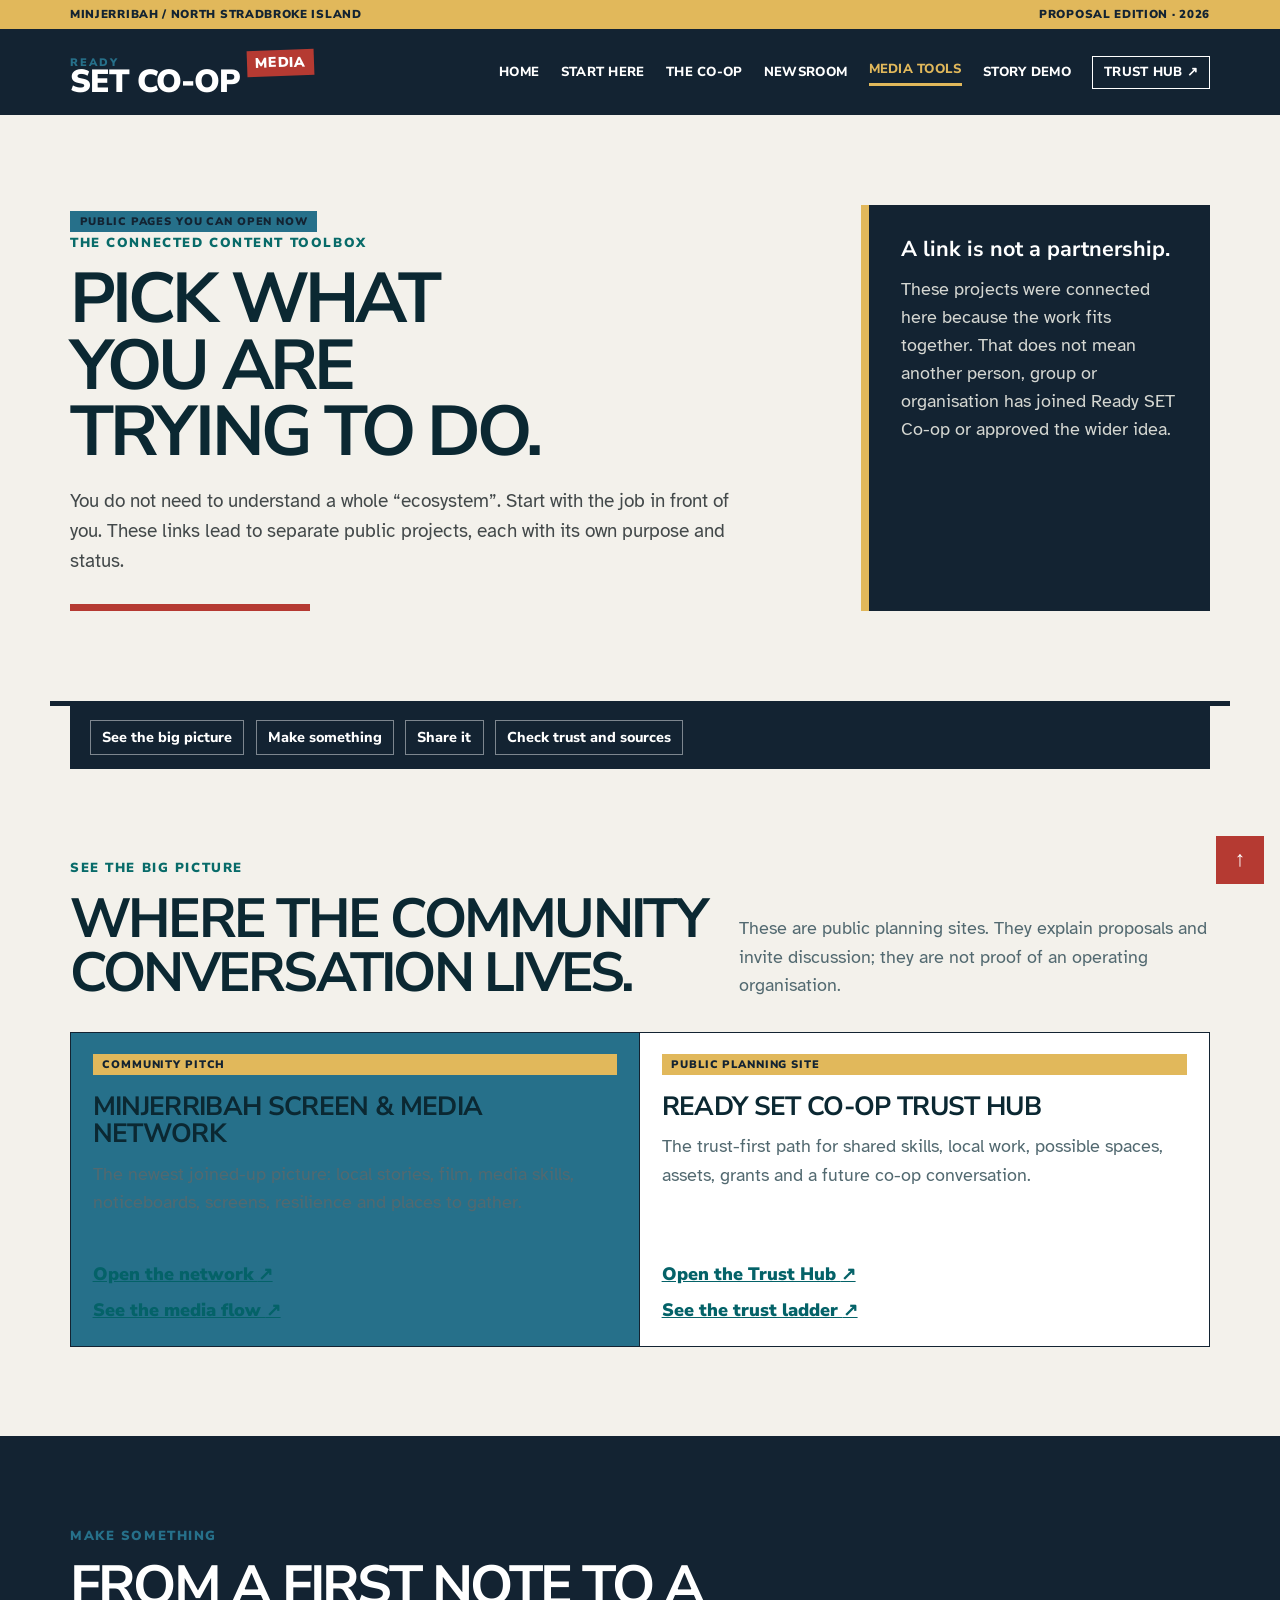
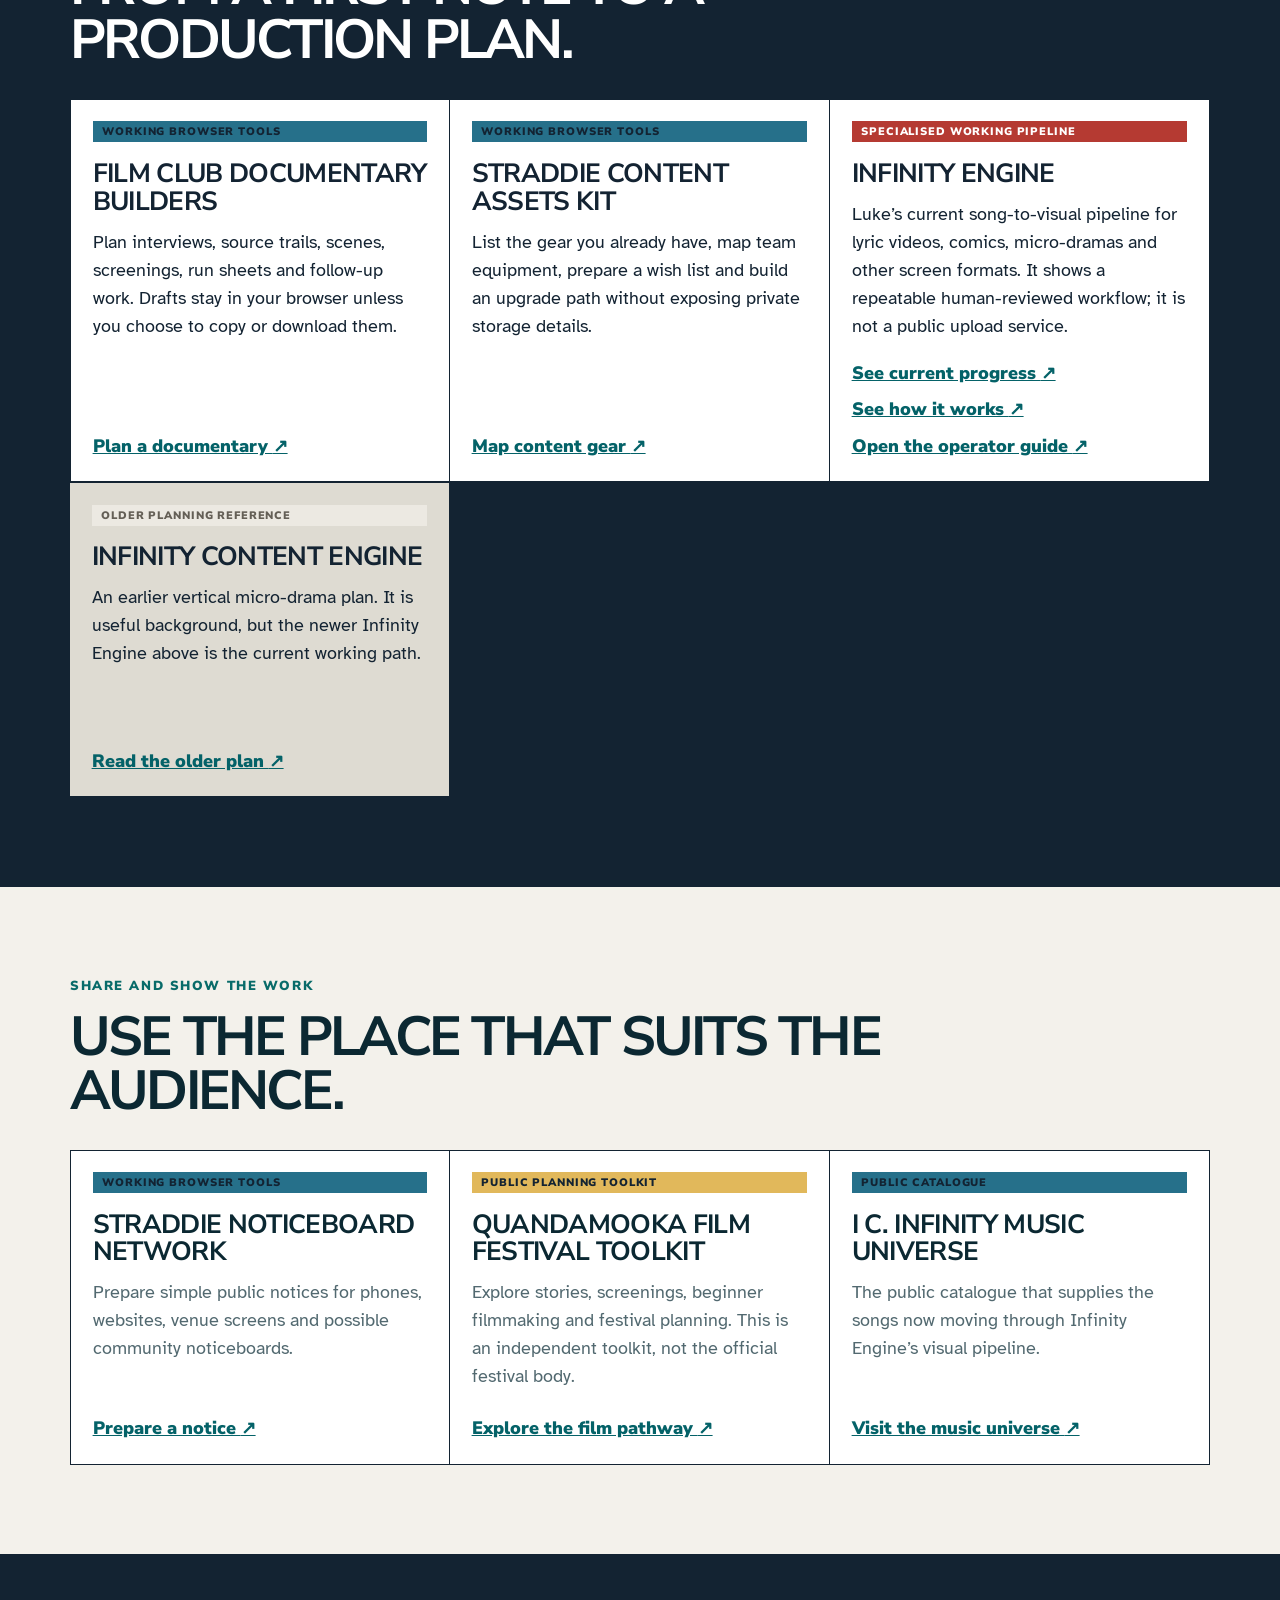
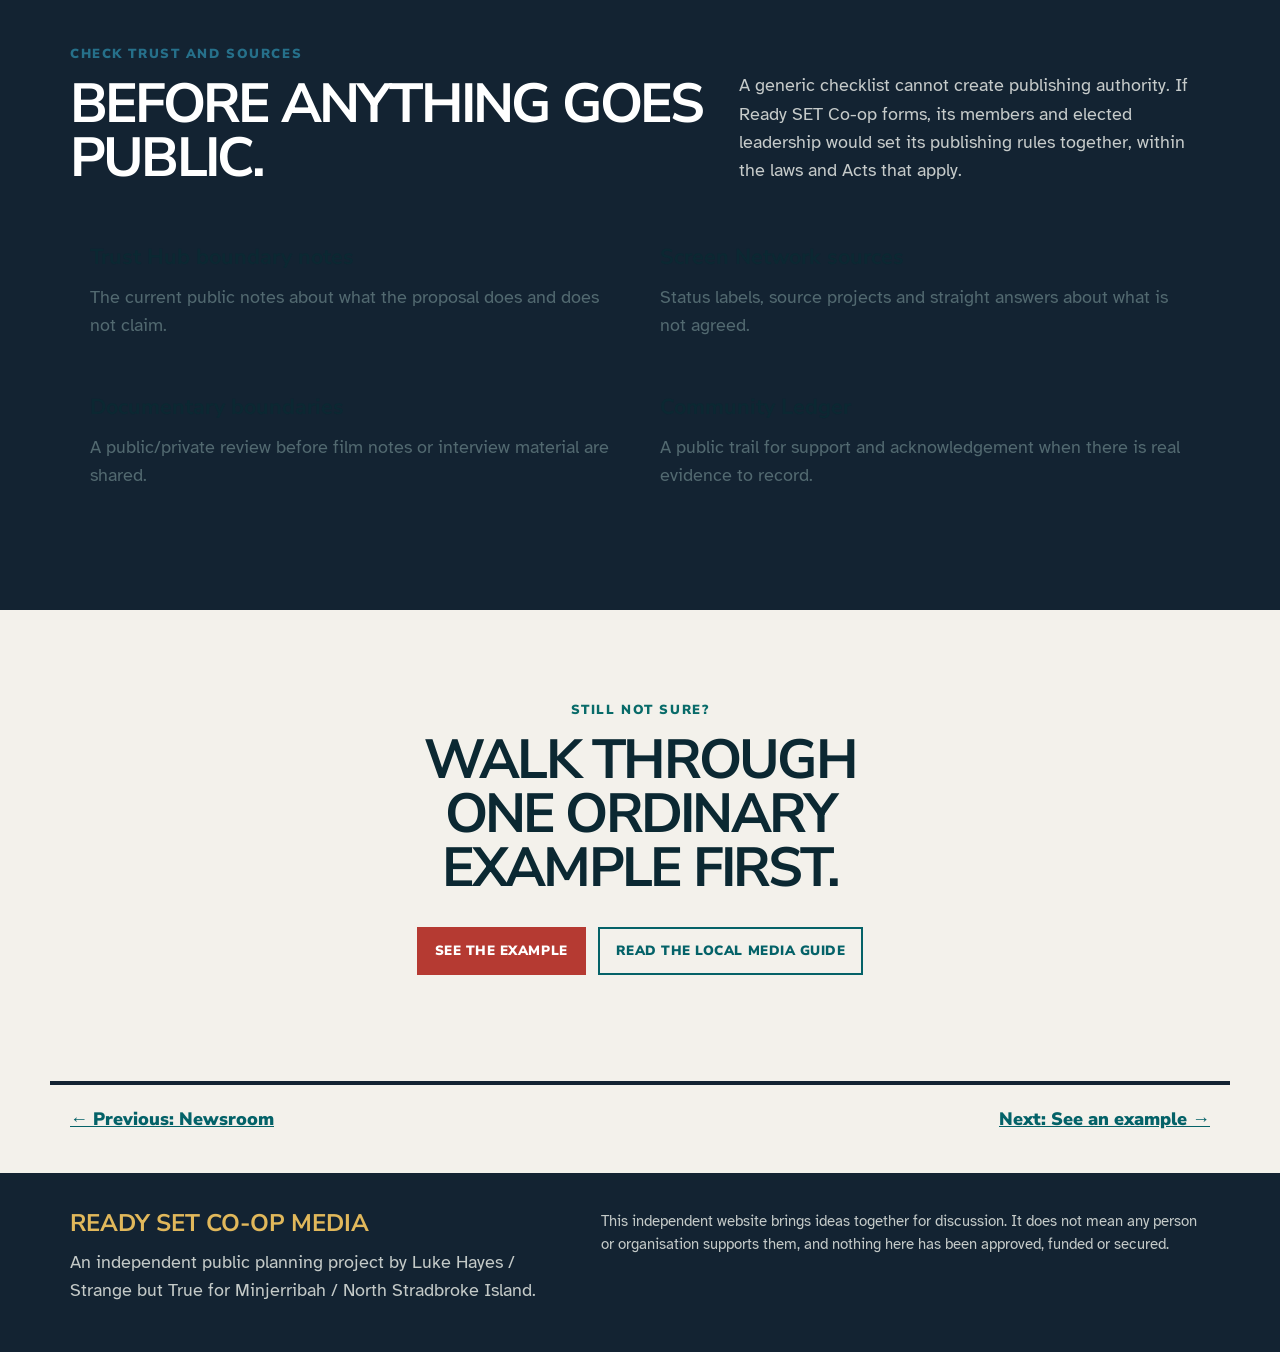
==== commit 79b7785e: "Build the Ready SET Co-op media proposal" ====
--- a/connections.html
+++ b/connections.html
@@ -4,7 +4,7 @@
     <meta charset="utf-8">
     <meta name="viewport" content="width=device-width, initial-scale=1">
     <meta name="description" content="Find the right public tool for local media, documentary planning, shared assets, notices, screen projects and content-making.">
-    <title>Find a tool | Ready SET Media</title>
+    <title>Media tools | Ready SET Co-op Media</title>
     <link rel="preconnect" href="https://fonts.googleapis.com">
     <link rel="preconnect" href="https://fonts.gstatic.com" crossorigin>
     <link href="https://fonts.googleapis.com/css2?family=Atkinson+Hyperlegible:wght@400;700&family=Nunito+Sans:wght@700;800;900&display=swap" rel="stylesheet">
@@ -15,14 +15,16 @@
   <body id="top">
     <a class="skip-link" href="#main">Skip to the main story</a>
     <header class="site-header">
+      <div class="edition-bar"><span>Minjerribah / North Stradbroke Island</span><span>Proposal edition · 2026</span></div>
       <nav class="nav" aria-label="Main navigation">
-        <a class="brand-mark" href="index.html" aria-label="Ready SET Media home"><span>READY SET</span><strong>MEDIA</strong></a>
+        <a class="brand-mark" href="index.html" aria-label="Ready SET Co-op Media home"><span>READY</span><strong>SET CO-OP</strong><em>MEDIA</em></a>
         <div class="nav-links">
           <a href="index.html">Home</a>
-          <a href="ready-set-co-op.html">Ready SET</a>
-          <a href="hyperlocal-media.html">Local media</a>
-          <a aria-current="page" href="connections.html">Find a tool</a>
-          <a href="demo.html">See an example</a>
+          <a href="onboarding.html">Start here</a>
+          <a href="ready-set-co-op.html">The Co-op</a>
+          <a href="hyperlocal-media.html">Newsroom</a>
+          <a aria-current="page" href="connections.html">Media tools</a>
+          <a href="demo.html">Story demo</a>
           <a class="nav-external" href="https://auraofintelligence.github.io/ready-set-co-op-trust-hub/" target="_blank" rel="noopener noreferrer">Trust Hub <span aria-hidden="true">↗</span></a>
         </div>
       </nav>
@@ -38,7 +40,7 @@
         </div>
         <aside class="plain-box">
           <strong>A link is not a partnership.</strong>
-          <p>These projects were connected here because the work fits together. That does not mean another person, group or organisation has joined Ready SET or approved the wider idea.</p>
+          <p>These projects were connected here because the work fits together. That does not mean another person, group or organisation has joined Ready SET Co-op or approved the wider idea.</p>
         </aside>
       </section>
 
@@ -149,10 +151,10 @@
             <p class="eyebrow">Check trust and sources</p>
             <h2 id="trust-tools-title">Before anything goes public.</h2>
           </div>
-          <p>The more sensitive the story, the less a generic checklist can decide. Stop and ask the right person when cultural authority, privacy, safety or legal responsibility is involved.</p>
+          <p>A generic checklist cannot create publishing authority. If Ready SET Co-op forms, its members and elected leadership would set its publishing rules together, within the laws and Acts that apply.</p>
         </div>
         <div class="source-links">
-          <a href="https://auraofintelligence.github.io/ready-set-co-op-trust-hub/boundaries.html" target="_blank" rel="noopener noreferrer"><strong>Ready SET boundaries</strong><span>Public, private, cultural, legal and future-idea limits.</span></a>
+          <a href="https://auraofintelligence.github.io/ready-set-co-op-trust-hub/boundaries.html" target="_blank" rel="noopener noreferrer"><strong>Trust Hub boundary notes</strong><span>The current public notes about what the proposal does and does not claim.</span></a>
           <a href="https://auraofintelligence.github.io/minjerribah-screen-media-network/sources/" target="_blank" rel="noopener noreferrer"><strong>Screen Network sources</strong><span>Status labels, source projects and straight answers about what is not agreed.</span></a>
           <a href="https://auraofintelligence.github.io/film-club-documentary-builders/boundaries.html" target="_blank" rel="noopener noreferrer"><strong>Documentary boundaries</strong><span>A public/private review before film notes or interview material are shared.</span></a>
           <a href="https://auraofintelligence.github.io/strange-but-true/community-ledger.html" target="_blank" rel="noopener noreferrer"><strong>Community Ledger</strong><span>A public trail for support and acknowledgement when there is real evidence to record.</span></a>
@@ -169,7 +171,7 @@
       </section>
 
       <nav class="route-nav" aria-label="Previous and next pages">
-        <a href="hyperlocal-media.html"><span aria-hidden="true">←</span> Previous: Local media</a>
+        <a href="hyperlocal-media.html"><span aria-hidden="true">←</span> Previous: Newsroom</a>
         <a href="demo.html">Next: See an example <span aria-hidden="true">→</span></a>
       </nav>
     </main>
@@ -177,10 +179,10 @@
     <a class="back-to-top" href="#top" aria-label="Back to the top">↑</a>
     <footer class="site-footer">
       <div>
-        <strong>Ready SET Media</strong>
+        <strong>Ready SET Co-op Media</strong>
         <p>An independent public planning project by Luke Hayes / Strange but True for Minjerribah / North Stradbroke Island.</p>
       </div>
-      <p class="footer-note">This site does not speak for Quandamooka people, any community organisation, business or government body. A link does not mean partnership, approval or endorsement.</p>
+      <p class="footer-note">This independent website brings ideas together for discussion. It does not mean any person or organisation supports them, and nothing here has been approved, funded or secured.</p>
     </footer>
   </body>
 </html>
--- a/styles.css
+++ b/styles.css
@@ -1433,3 +1433,1323 @@
     right: 0.75rem;
   }
 }
+
+/* Serious newsroom proposal layouts */
+
+.news-lead,
+.technical-hero,
+.onboarding-hero {
+  background: var(--news-white);
+  border-bottom: 1px solid #b9c0c4;
+  display: grid;
+  gap: clamp(2rem, 5vw, 4.5rem);
+  grid-template-columns: minmax(0, 1.05fr) minmax(380px, 0.95fr);
+  margin: 0 auto;
+  max-width: var(--max-width);
+  padding: clamp(3.5rem, 8vw, 7rem) 1.25rem;
+}
+
+.news-lead h1,
+.technical-hero h1,
+.onboarding-hero h1 {
+  color: var(--news-black);
+  font-family: var(--headline);
+  font-size: clamp(3.2rem, 6.2vw, 5.8rem);
+  letter-spacing: -0.055em;
+  line-height: 0.93;
+  margin: 0.75rem 0 1.25rem;
+  max-width: 12ch;
+  text-transform: uppercase;
+}
+
+.news-lead .hero-lede,
+.technical-hero .hero-lede,
+.onboarding-hero .hero-lede {
+  color: #3e4c56;
+  font-size: clamp(1.08rem, 1.8vw, 1.3rem);
+  line-height: 1.55;
+  max-width: 42rem;
+}
+
+.lead-flags {
+  display: flex;
+  flex-wrap: wrap;
+  gap: 0.65rem;
+  margin-top: 1.5rem;
+}
+
+.newsroom-board,
+.system-status {
+  align-self: center;
+  background: var(--news-black);
+  color: var(--news-white);
+  min-width: 0;
+  overflow: hidden;
+  padding: clamp(1.4rem, 3vw, 2.5rem);
+}
+
+.board-topline,
+.system-status > p {
+  border-bottom: 1px solid #587080;
+  color: #c8d2d8;
+  font-size: 0.75rem;
+  font-weight: 800;
+  letter-spacing: 0.1em;
+  margin: 0 0 1.25rem;
+  padding-bottom: 0.75rem;
+  text-transform: uppercase;
+}
+
+.board-lead {
+  font-family: var(--headline);
+  font-size: clamp(1.6rem, 3vw, 2.6rem);
+  line-height: 1;
+  margin: 0 0 1.5rem;
+  text-transform: uppercase;
+}
+
+.board-flow,
+.architecture-flow,
+.onboarding-flow,
+.rollout-track {
+  counter-reset: flow;
+  display: grid;
+  gap: 1px;
+  grid-template-columns: repeat(3, 1fr);
+  margin: 1.4rem 0;
+}
+
+.board-flow span,
+.architecture-flow article,
+.onboarding-flow article,
+.rollout-track article {
+  background: #203747;
+  border-top: 4px solid var(--news-teal);
+  min-width: 0;
+  padding: 0.8rem 0.65rem;
+}
+
+.board-flow span {
+  font-size: 0.73rem;
+  font-weight: 800;
+  min-width: 0;
+  text-align: center;
+  text-transform: uppercase;
+}
+
+.board-output {
+  color: #c8d2d8;
+  font-size: 0.82rem;
+  line-height: 1.6;
+}
+
+.board-gate {
+  border-left: 4px solid var(--news-signal);
+  color: var(--news-white);
+  font-weight: 800;
+  margin-top: 1.1rem;
+  padding-left: 0.8rem;
+}
+
+.signal-strip {
+  background: var(--news-black);
+  color: var(--news-white);
+  display: grid;
+  grid-template-columns: repeat(4, 1fr);
+  margin: 0;
+  padding: 0 max(1.25rem, calc((100vw - var(--max-width)) / 2 + 1.25rem));
+}
+
+.signal-strip div {
+  border-left: 1px solid #526674;
+  padding: 1.4rem;
+}
+
+.signal-strip div:last-child {
+  border-right: 1px solid #526674;
+}
+
+.signal-strip strong {
+  color: var(--news-signal);
+  display: block;
+  font-family: var(--headline);
+  font-size: 2rem;
+}
+
+.signal-strip span {
+  color: #c8d2d8;
+  font-size: 0.78rem;
+  text-transform: uppercase;
+}
+
+.brief-grid,
+.desk-grid,
+.distribution-grid,
+.roles-grid,
+.spec-grid,
+.result-grid {
+  display: grid;
+  gap: 1.25rem;
+}
+
+.brief-grid {
+  grid-template-columns: repeat(4, 1fr);
+}
+
+.brief-grid article,
+.desk-grid article,
+.distribution-grid article,
+.roles-grid article,
+.spec-panel,
+.onboarding-system-note {
+  background: var(--news-white);
+  border-top: 4px solid var(--news-teal);
+  padding: 1.4rem;
+}
+
+.brief-grid article:nth-child(2n),
+.desk-grid article:nth-child(3n) {
+  border-top-color: var(--news-red);
+}
+
+.brief-grid h3,
+.desk-grid h3 {
+  margin-top: 0;
+}
+
+.state-table,
+.stack-table {
+  border-top: 3px solid var(--news-black);
+  margin-top: 2rem;
+}
+
+.state-row,
+.stack-row {
+  align-items: start;
+  border-bottom: 1px solid #aeb7bc;
+  display: grid;
+  gap: 1rem;
+  grid-template-columns: 1.1fr 0.65fr 2fr;
+  padding: 1rem 0.5rem;
+}
+
+.stack-row {
+  grid-template-columns: 0.85fr 1.1fr 1fr 1.45fr;
+}
+
+.state-head,
+.stack-head {
+  background: var(--news-black);
+  color: var(--news-white);
+  font-size: 0.78rem;
+  font-weight: 800;
+  letter-spacing: 0.06em;
+  text-transform: uppercase;
+}
+
+.state-row strong,
+.stack-row strong {
+  color: var(--news-black);
+}
+
+.connected-feature {
+  align-items: center;
+  background: #e2ebee;
+  border-left: 7px solid var(--news-teal);
+  display: grid;
+  gap: 2rem;
+  grid-template-columns: 1.4fr 0.6fr;
+  padding: clamp(1.5rem, 4vw, 3rem);
+}
+
+.system-status dl {
+  margin: 0;
+}
+
+.system-status dl div {
+  border-bottom: 1px solid #526674;
+  display: grid;
+  gap: 1rem;
+  grid-template-columns: 1.2fr 0.8fr;
+  padding: 0.8rem 0;
+}
+
+.system-status dt {
+  color: #d9e0e4;
+}
+
+.system-status dd {
+  font-weight: 800;
+  margin: 0;
+  text-align: right;
+}
+
+.architecture-flow,
+.onboarding-flow,
+.rollout-track {
+  grid-template-columns: repeat(3, 1fr);
+}
+
+.architecture-flow article,
+.onboarding-flow article,
+.rollout-track article {
+  background: var(--news-white);
+  border: 1px solid #b8c0c5;
+  border-top: 5px solid var(--news-teal);
+  color: var(--news-black);
+  min-height: 170px;
+  padding: 1.25rem;
+}
+
+.architecture-flow span,
+.onboarding-flow span,
+.rollout-track span {
+  color: var(--news-red);
+  display: block;
+  font-family: var(--headline);
+  font-size: 1.6rem;
+  font-weight: 900;
+}
+
+.architecture-flow h3,
+.onboarding-flow h3,
+.rollout-track h3 {
+  margin: 0.35rem 0;
+}
+
+.spec-grid {
+  grid-template-columns: repeat(2, 1fr);
+}
+
+.field-list {
+  columns: 2;
+  padding-left: 1.2rem;
+}
+
+.queue-demo {
+  background: #e8edef;
+  border-left: 4px solid var(--news-teal);
+  font-family: Consolas, monospace;
+  font-size: 0.83rem;
+  line-height: 1.7;
+  margin-top: 1rem;
+  padding: 1rem;
+}
+
+.technical-note {
+  border-left: 5px solid var(--news-signal);
+  color: #3e4c56;
+  margin: 1.5rem 0;
+  padding: 0.2rem 0 0.2rem 1rem;
+}
+
+.distribution-grid,
+.roles-grid {
+  grid-template-columns: repeat(3, 1fr);
+}
+
+.route-builder {
+  padding-top: 2.5rem;
+}
+
+.route-builder form {
+  background: var(--news-white);
+  border-top: 5px solid var(--news-black);
+  padding: clamp(1.4rem, 4vw, 2.5rem);
+}
+
+.route-builder fieldset {
+  border: 0;
+  margin: 0 0 2rem;
+  padding: 0;
+}
+
+.route-builder legend {
+  color: var(--news-black);
+  font-family: var(--headline);
+  font-size: 1.7rem;
+  font-weight: 900;
+  margin-bottom: 1rem;
+  text-transform: uppercase;
+}
+
+.option-grid {
+  display: grid;
+  gap: 0.65rem;
+  grid-template-columns: repeat(3, 1fr);
+}
+
+.option-grid label {
+  border: 1px solid #aeb7bc;
+  cursor: pointer;
+  display: flex;
+  gap: 0.7rem;
+  min-height: 62px;
+  padding: 1rem;
+}
+
+.option-grid label:hover {
+  border-color: var(--news-teal);
+}
+
+.option-grid label:has(input:checked) {
+  background: #dfecef;
+  border: 2px solid var(--news-teal);
+  padding: calc(1rem - 1px);
+}
+
+.option-grid input {
+  accent-color: var(--news-teal);
+}
+
+.build-route {
+  min-width: 220px;
+}
+
+.route-result {
+  background: var(--news-black);
+  color: var(--news-white);
+  margin-top: 2rem;
+  padding: clamp(1.4rem, 4vw, 2.5rem);
+}
+
+.route-result[hidden] {
+  display: none;
+}
+
+.route-result h2,
+.route-result h3,
+.route-result strong {
+  color: var(--news-white);
+}
+
+.route-result p {
+  color: #d1dade;
+}
+
+.route-result-head {
+  border-bottom: 1px solid #526674;
+  margin-bottom: 1.5rem;
+  padding-bottom: 1rem;
+}
+
+.result-grid {
+  grid-template-columns: 1fr 1fr;
+}
+
+.brief-panel {
+  background: #203747;
+  padding: 1.2rem;
+}
+
+.brief-toolbar {
+  align-items: center;
+  display: flex;
+  gap: 1rem;
+  justify-content: space-between;
+}
+
+.brief-panel pre {
+  color: #eef2f4;
+  font-family: inherit;
+  line-height: 1.55;
+  margin-bottom: 0;
+  white-space: pre-wrap;
+}
+
+.copy-status {
+  color: var(--news-signal);
+  font-size: 0.82rem;
+}
+
+.onboarding-system-note {
+  margin-top: 2rem;
+}
+
+@media (max-width: 900px) {
+  .news-lead,
+  .technical-hero,
+  .onboarding-hero {
+    grid-template-columns: 1fr;
+  }
+
+  .brief-grid,
+  .signal-strip {
+    grid-template-columns: repeat(2, 1fr);
+  }
+
+  .option-grid,
+  .distribution-grid,
+  .roles-grid {
+    grid-template-columns: repeat(2, 1fr);
+  }
+}
+
+@media (max-width: 700px) {
+  .architecture-flow,
+  .onboarding-flow,
+  .rollout-track,
+  .brief-grid,
+  .desk-grid,
+  .distribution-grid,
+  .roles-grid,
+  .spec-grid,
+  .option-grid,
+  .result-grid,
+  .connected-feature {
+    grid-template-columns: 1fr;
+  }
+
+  .board-flow {
+    grid-template-columns: repeat(3, 1fr);
+  }
+
+  .state-row,
+  .stack-row {
+    grid-template-columns: 1fr;
+  }
+
+  .state-head,
+  .stack-head {
+    display: none;
+  }
+}
+
+@media (max-width: 480px) {
+  .signal-strip {
+    grid-template-columns: 1fr;
+  }
+
+  .signal-strip div,
+  .signal-strip div:last-child {
+    border-bottom: 1px solid #526674;
+    border-right: 0;
+  }
+
+  .board-flow {
+    grid-template-columns: repeat(2, 1fr);
+  }
+}
+
+/* Newsroom identity — proposal edition */
+
+:root {
+  --news-black: #132332;
+  --news-paper: #f3f1eb;
+  --news-white: #ffffff;
+  --news-red: #b53a32;
+  --news-teal: #26708a;
+  --news-signal: #e1b85b;
+  --news-grey: #59656e;
+  --headline: "Arial Narrow", "Roboto Condensed", "Nunito Sans", sans-serif;
+}
+
+body {
+  background: var(--news-paper);
+  color: var(--news-black);
+}
+
+body::before {
+  display: none;
+}
+
+.site-header {
+  background: var(--news-black);
+  border-bottom: 0;
+}
+
+.edition-bar {
+  align-items: center;
+  background: var(--news-signal);
+  color: var(--news-black);
+  display: flex;
+  font-family: var(--heading);
+  font-size: 0.72rem;
+  font-weight: 900;
+  justify-content: space-between;
+  letter-spacing: 0.06em;
+  margin: 0 auto;
+  max-width: none;
+  padding: 0.36rem max(1.25rem, calc((100vw - var(--max-width)) / 2 + 1.25rem));
+  text-transform: uppercase;
+}
+
+.nav {
+  min-height: 86px;
+}
+
+.brand-mark {
+  align-items: baseline;
+  display: grid;
+  gap: 0 0.45rem;
+  grid-template-columns: auto auto;
+  grid-template-rows: auto auto;
+  line-height: 0.86;
+}
+
+.brand-mark span {
+  color: var(--news-teal);
+  font-size: 0.68rem;
+  grid-column: 1;
+  letter-spacing: 0.18em;
+}
+
+.brand-mark strong {
+  color: var(--news-white);
+  font-family: var(--headline);
+  font-size: clamp(1.35rem, 2.5vw, 2rem);
+  grid-column: 1;
+  letter-spacing: -0.035em;
+  text-transform: uppercase;
+}
+
+.brand-mark em {
+  background: var(--news-red);
+  color: var(--news-white);
+  font-family: var(--headline);
+  font-size: 0.88rem;
+  font-style: normal;
+  font-weight: 900;
+  grid-column: 2;
+  grid-row: 1 / 3;
+  letter-spacing: 0.05em;
+  padding: 0.42rem 0.5rem;
+  transform: rotate(-2deg);
+}
+
+.nav-links {
+  gap: 1.35rem;
+}
+
+.nav-links a {
+  color: var(--news-white);
+  font-size: 0.82rem;
+  letter-spacing: 0.02em;
+  text-transform: uppercase;
+}
+
+.nav-links a:hover,
+.nav-links a[aria-current="page"] {
+  color: var(--news-signal);
+}
+
+.nav-links a[aria-current="page"] {
+  border-bottom-color: var(--news-signal);
+}
+
+.nav-links .nav-external {
+  border: 1px solid var(--news-white);
+  border-radius: 0;
+}
+
+.hero,
+.page-hero {
+  align-items: stretch;
+}
+
+.home-hero {
+  background: var(--news-black);
+  color: var(--news-white);
+  gap: clamp(2rem, 4vw, 4rem);
+  grid-template-columns: minmax(0, 0.9fr) minmax(440px, 1.1fr);
+  max-width: none;
+  min-height: auto;
+  padding-bottom: clamp(3rem, 6vw, 5rem);
+  padding-left: max(1.25rem, calc((100vw - var(--max-width)) / 2 + 1.25rem));
+  padding-right: max(1.25rem, calc((100vw - var(--max-width)) / 2 + 1.25rem));
+  padding-top: clamp(3rem, 6vw, 5rem);
+}
+
+.home-hero .hero-copy {
+  align-self: center;
+}
+
+.home-hero .hero-copy::after {
+  display: none;
+}
+
+.home-hero .eyebrow {
+  color: var(--news-teal);
+  margin-top: 1rem;
+}
+
+.home-hero h1 {
+  color: var(--news-white);
+  font-family: var(--headline);
+  font-size: clamp(3rem, 5.4vw, 5.1rem);
+  letter-spacing: -0.055em;
+  line-height: 0.94;
+  margin-top: 0.85rem;
+  max-width: 10.5ch;
+  text-transform: uppercase;
+}
+
+.home-hero .hero-lede {
+  color: #d5d7d2;
+  font-size: clamp(1.06rem, 1.8vw, 1.3rem);
+  line-height: 1.48;
+  max-width: 40rem;
+}
+
+.story-byline {
+  border-top: 1px solid #515353;
+  color: #aeb4b2;
+  font-size: 0.82rem;
+  letter-spacing: 0.06em;
+  margin-top: 1.4rem;
+  padding-top: 0.8rem;
+  text-transform: uppercase;
+}
+
+.lead-visual {
+  align-self: center;
+  border: 1px solid #4d5151;
+  margin: 0;
+  min-width: 0;
+  position: relative;
+}
+
+.lead-visual img {
+  aspect-ratio: 4 / 3;
+  display: block;
+  height: auto;
+  object-fit: cover;
+  object-position: center;
+  width: 100%;
+}
+
+.lead-visual figcaption {
+  align-items: center;
+  background: var(--news-signal);
+  color: var(--news-black);
+  display: flex;
+  gap: 1rem;
+  justify-content: space-between;
+  padding: 0.65rem 0.8rem;
+}
+
+.lead-visual figcaption strong {
+  font-family: var(--headline);
+  font-size: 1rem;
+  text-transform: uppercase;
+}
+
+.lead-visual figcaption span {
+  font-size: 0.78rem;
+  text-align: right;
+}
+
+.page-hero {
+  border-bottom: 5px solid var(--news-black);
+  grid-template-columns: minmax(0, 1.25fr) minmax(300px, 0.6fr);
+}
+
+.page-hero > div:first-child::after {
+  background: var(--news-red);
+  height: 7px;
+  margin-top: 1.7rem;
+}
+
+.page-hero h1 {
+  font-family: var(--headline);
+  font-size: clamp(3rem, 5.5vw, 5rem);
+  letter-spacing: -0.055em;
+  line-height: 0.94;
+  max-width: 12ch;
+  text-transform: uppercase;
+}
+
+.page-hero .hero-lede {
+  color: #43494a;
+  font-size: 1.2rem;
+}
+
+h2 {
+  font-family: var(--headline);
+  font-size: clamp(2.2rem, 4.3vw, 3.75rem);
+  letter-spacing: -0.05em;
+  line-height: 0.98;
+  text-transform: uppercase;
+}
+
+h3 {
+  font-family: var(--headline);
+  letter-spacing: -0.025em;
+}
+
+.eyebrow {
+  color: #086b69;
+  letter-spacing: 0.12em;
+}
+
+.status-pill {
+  border: 0;
+  border-radius: 0;
+  font-size: 0.68rem;
+  letter-spacing: 0.08em;
+}
+
+.status-pill.proposed,
+.status-pill.planning {
+  background: var(--news-signal);
+  color: var(--news-black);
+}
+
+.status-pill.here,
+.status-pill.active,
+.status-pill.working {
+  background: var(--news-teal);
+  color: var(--news-black);
+}
+
+.status-pill.specialised,
+.status-pill.example {
+  background: var(--news-red);
+  color: var(--news-white);
+}
+
+.hero-note,
+.plain-box {
+  background: var(--news-black);
+  border: 0;
+  border-left: 8px solid var(--news-signal);
+  border-radius: 0;
+  box-shadow: none;
+  color: var(--news-white);
+}
+
+.plain-box strong,
+.hero-note h2 {
+  color: var(--news-white);
+}
+
+.plain-box p,
+.hero-note p {
+  color: #d5d7d2;
+}
+
+.hero-note::before {
+  display: none;
+}
+
+.button {
+  border-radius: 0;
+  font-size: 0.84rem;
+  letter-spacing: 0.04em;
+  text-transform: uppercase;
+}
+
+.button.primary {
+  background: var(--news-red);
+  color: var(--news-white);
+}
+
+.button.primary:hover {
+  background: var(--news-signal);
+  color: var(--news-black);
+}
+
+.button.secondary {
+  background: transparent;
+  border-color: currentColor;
+}
+
+.home-hero .button.secondary {
+  color: var(--news-white);
+}
+
+.home-hero .button.secondary:hover {
+  border-color: var(--news-signal);
+  color: var(--news-signal);
+}
+
+.section {
+  padding-bottom: clamp(3.2rem, 7vw, 6rem);
+  padding-top: clamp(3.2rem, 7vw, 6rem);
+}
+
+.quick-choice {
+  border-bottom: 1px solid var(--news-black);
+}
+
+.three-up {
+  gap: 0;
+}
+
+.choice-card {
+  background: var(--news-white) !important;
+  border: 1px solid var(--news-black);
+  border-radius: 0;
+  box-shadow: none;
+  min-height: 265px;
+  position: relative;
+}
+
+.choice-card + .choice-card {
+  border-left: 0;
+}
+
+.choice-card::before {
+  background: var(--news-teal);
+  content: "";
+  display: block;
+  height: 7px;
+  left: 0;
+  position: absolute;
+  right: 0;
+  top: 0;
+}
+
+.choice-card.coral::before {
+  background: var(--news-red);
+}
+
+.choice-card.gold::before {
+  background: var(--news-signal);
+}
+
+.choice-card:hover {
+  background: var(--news-black) !important;
+  box-shadow: none;
+  color: var(--news-white);
+  transform: none;
+}
+
+.choice-card:hover strong {
+  color: var(--news-white);
+}
+
+.choice-card span {
+  font-size: 0.75rem;
+  letter-spacing: 0.06em;
+  margin-top: 0.5rem;
+  text-transform: uppercase;
+}
+
+.choice-card strong {
+  font-family: var(--headline);
+  font-size: 1.8rem;
+  text-transform: uppercase;
+}
+
+.path-section,
+.formats-section,
+.tool-group.alternate {
+  background: var(--news-black);
+  border: 0;
+  color: var(--news-white);
+}
+
+.path-section h2,
+.path-section h3,
+.path-section strong,
+.formats-section h2,
+.tool-group.alternate h2 {
+  color: var(--news-white);
+}
+
+.path-section .eyebrow,
+.formats-section .eyebrow,
+.tool-group.alternate .eyebrow {
+  color: var(--news-teal);
+}
+
+.path-section .split-heading > p,
+.formats-section .split-heading > p,
+.tool-group.alternate .split-heading > p {
+  color: #c6cbca;
+}
+
+.path-flow {
+  border-top: 1px solid #515353;
+  gap: 0;
+}
+
+.path-flow article,
+.path-flow article:last-child,
+.path-flow article:nth-child(3) {
+  border-left: 1px solid #515353;
+  border-right: 0;
+  min-height: 210px;
+  padding: 1.2rem;
+}
+
+.path-flow article:last-child {
+  border-right: 1px solid #515353;
+}
+
+.path-flow span {
+  background: var(--news-signal);
+  border: 0;
+  border-radius: 0;
+  color: var(--news-black);
+  height: 2rem;
+  width: 2rem;
+}
+
+.path-flow p {
+  color: #b8bfbd;
+}
+
+.connection-stack {
+  border-top: 4px solid var(--news-black);
+}
+
+.connection-stack article {
+  border-bottom: 1px solid var(--news-black);
+}
+
+.connection-number {
+  color: var(--news-red);
+  font-family: var(--headline);
+  font-size: 2.1rem;
+}
+
+.connection-stack h3 {
+  font-family: var(--headline);
+  text-transform: uppercase;
+}
+
+.care-panel,
+.learn-panel {
+  background: var(--news-black);
+  border-radius: 0;
+  border-top: 8px solid var(--news-red);
+}
+
+.care-panel .eyebrow,
+.learn-panel .eyebrow {
+  color: var(--news-teal);
+}
+
+.status-strip {
+  background: var(--news-signal);
+  border: 0;
+  border-bottom: 4px solid var(--news-black);
+  border-top: 4px solid var(--news-black);
+}
+
+.story-line {
+  gap: 0;
+}
+
+.story-line article {
+  border: 1px solid var(--news-black);
+  border-top: 8px solid var(--news-teal);
+  box-shadow: none;
+}
+
+.story-line article + article {
+  border-left: 0;
+}
+
+.story-line article:nth-child(2) {
+  border-top-color: var(--news-signal);
+}
+
+.story-line article:nth-child(3) {
+  border-top-color: var(--news-red);
+}
+
+.story-line article:nth-child(4) {
+  border-top-color: var(--news-black);
+}
+
+.people-grid article,
+.boundary-grid article {
+  border-bottom-color: var(--news-black);
+}
+
+.plain-columns {
+  gap: 0;
+}
+
+.plain-columns > div {
+  background: var(--news-white);
+  border: 1px solid var(--news-black);
+  border-radius: 0;
+  box-shadow: none !important;
+}
+
+.plain-columns > div + div {
+  border-left: 0;
+}
+
+.honesty-grid {
+  gap: 0;
+}
+
+.honesty-grid > div:first-child,
+.not-yet-box {
+  background: var(--news-white);
+  border: 1px solid var(--news-black);
+  border-left-width: 8px;
+}
+
+.honesty-grid > div:first-child {
+  border-left-color: var(--news-teal);
+}
+
+.not-yet-box {
+  border-left-color: var(--news-red);
+}
+
+.trust-callout,
+.network-bridge {
+  border-bottom: 4px solid var(--news-black);
+  border-top: 4px solid var(--news-black);
+}
+
+.workflow {
+  gap: 0;
+}
+
+.workflow article {
+  background: var(--news-white);
+  border: 1px solid var(--news-black);
+  border-radius: 0;
+}
+
+.workflow article + article {
+  border-left: 0;
+}
+
+.workflow span {
+  color: var(--news-red);
+}
+
+.format-cloud span {
+  background: var(--news-black) !important;
+  border: 1px solid var(--news-white);
+  border-radius: 0;
+  color: var(--news-white);
+  font-size: 0.85rem;
+  letter-spacing: 0.04em;
+  text-transform: uppercase;
+}
+
+.editorial-boundary {
+  border-bottom: 4px solid var(--news-black);
+  border-top: 4px solid var(--news-black);
+}
+
+.editorial-boundary-copy {
+  border-left: 8px solid var(--news-red);
+  display: grid;
+  gap: 1rem;
+  margin-top: 1.5rem;
+  max-width: 850px;
+  padding: 0.35rem 0 0.35rem 1.3rem;
+}
+
+.editorial-boundary-copy p {
+  color: #343a3b;
+  font-size: 1.15rem;
+}
+
+.tool-jump {
+  background: var(--news-black);
+}
+
+.tool-jump a {
+  border-radius: 0;
+}
+
+.tool-jump a:hover {
+  background: var(--news-signal);
+}
+
+.tool-grid {
+  gap: 0;
+}
+
+.tool-card {
+  background: var(--news-white);
+  border: 1px solid var(--news-black);
+  border-radius: 0;
+}
+
+.tool-card + .tool-card {
+  border-left: 0;
+}
+
+.tool-card.featured {
+  background: var(--news-teal);
+}
+
+.tool-card.quiet-card {
+  background: #dedbd2;
+  border-color: var(--news-black);
+}
+
+.tool-card h3 {
+  font-family: var(--headline);
+  text-transform: uppercase;
+}
+
+.tool-group.alternate .tool-card h3,
+.tool-group.alternate .tool-card p {
+  color: var(--news-black);
+}
+
+.source-links {
+  border-top: 4px solid var(--news-black);
+}
+
+.source-links a {
+  border-bottom-color: var(--news-black);
+}
+
+.source-links a:nth-child(odd) {
+  border-right-color: var(--news-black);
+}
+
+.scenario-tab {
+  border: 1px solid var(--news-black);
+  border-radius: 0;
+  text-transform: uppercase;
+}
+
+.scenario-tab:hover,
+.scenario-tab.is-active {
+  background: var(--news-signal);
+}
+
+.scenario-panel > article,
+.output-card {
+  border: 1px solid var(--news-black);
+  border-radius: 0;
+}
+
+.scenario-source {
+  background: var(--news-teal);
+}
+
+.scenario-tool {
+  background: var(--news-signal);
+}
+
+.scenario-checks {
+  background: var(--news-white);
+}
+
+.phone-output {
+  background: var(--news-white);
+  border-top: 8px solid var(--news-red);
+}
+
+.screen-output {
+  background: var(--news-black);
+}
+
+.network-output {
+  background: var(--news-teal);
+}
+
+.archive-output {
+  background: var(--news-signal);
+}
+
+.learning-loop {
+  background: var(--news-white);
+  border: 4px solid var(--news-black);
+}
+
+.route-nav {
+  border-top: 4px solid var(--news-black);
+}
+
+.back-to-top {
+  background: var(--news-red);
+  border: 0;
+  border-radius: 0;
+  box-shadow: none;
+}
+
+.site-footer {
+  background: var(--news-black);
+  border: 0;
+  color: var(--news-white);
+  max-width: none;
+  padding-left: max(1.25rem, calc((100vw - var(--max-width)) / 2 + 1.25rem));
+  padding-right: max(1.25rem, calc((100vw - var(--max-width)) / 2 + 1.25rem));
+}
+
+.site-footer strong {
+  color: var(--news-signal);
+  font-family: var(--headline);
+  font-size: 1.5rem;
+  text-transform: uppercase;
+}
+
+.site-footer p {
+  color: #c4cac8;
+}
+
+@media (max-width: 1000px) {
+  .home-hero {
+    grid-template-columns: 1fr;
+  }
+
+  .lead-visual img {
+    aspect-ratio: 16 / 9;
+  }
+
+  .nav {
+    min-height: 78px;
+  }
+}
+
+@media (max-width: 760px) {
+  .edition-bar {
+    align-items: flex-start;
+    flex-direction: column;
+    gap: 0.1rem;
+    padding-left: 1rem;
+    padding-right: 1rem;
+  }
+
+  .home-hero {
+    padding-left: 1rem;
+    padding-right: 1rem;
+  }
+
+  .page-hero {
+    grid-template-columns: 1fr;
+  }
+
+  .choice-card + .choice-card,
+  .story-line article + article,
+  .plain-columns > div + div,
+  .workflow article + article,
+  .tool-card + .tool-card {
+    border-left: 1px solid var(--news-black);
+    border-top: 0;
+  }
+
+  .path-flow article,
+  .path-flow article:nth-child(3),
+  .path-flow article:last-child {
+    border-left-color: #515353;
+  }
+}
+
+@media (max-width: 560px) {
+  .home-hero h1,
+  .page-hero h1 {
+    font-size: clamp(2.65rem, 13vw, 4rem);
+  }
+
+  .lead-visual figcaption {
+    align-items: flex-start;
+    flex-direction: column;
+  }
+
+  .lead-visual figcaption span {
+    text-align: left;
+  }
+
+  .brand-mark strong {
+    font-size: 1.35rem;
+  }
+}
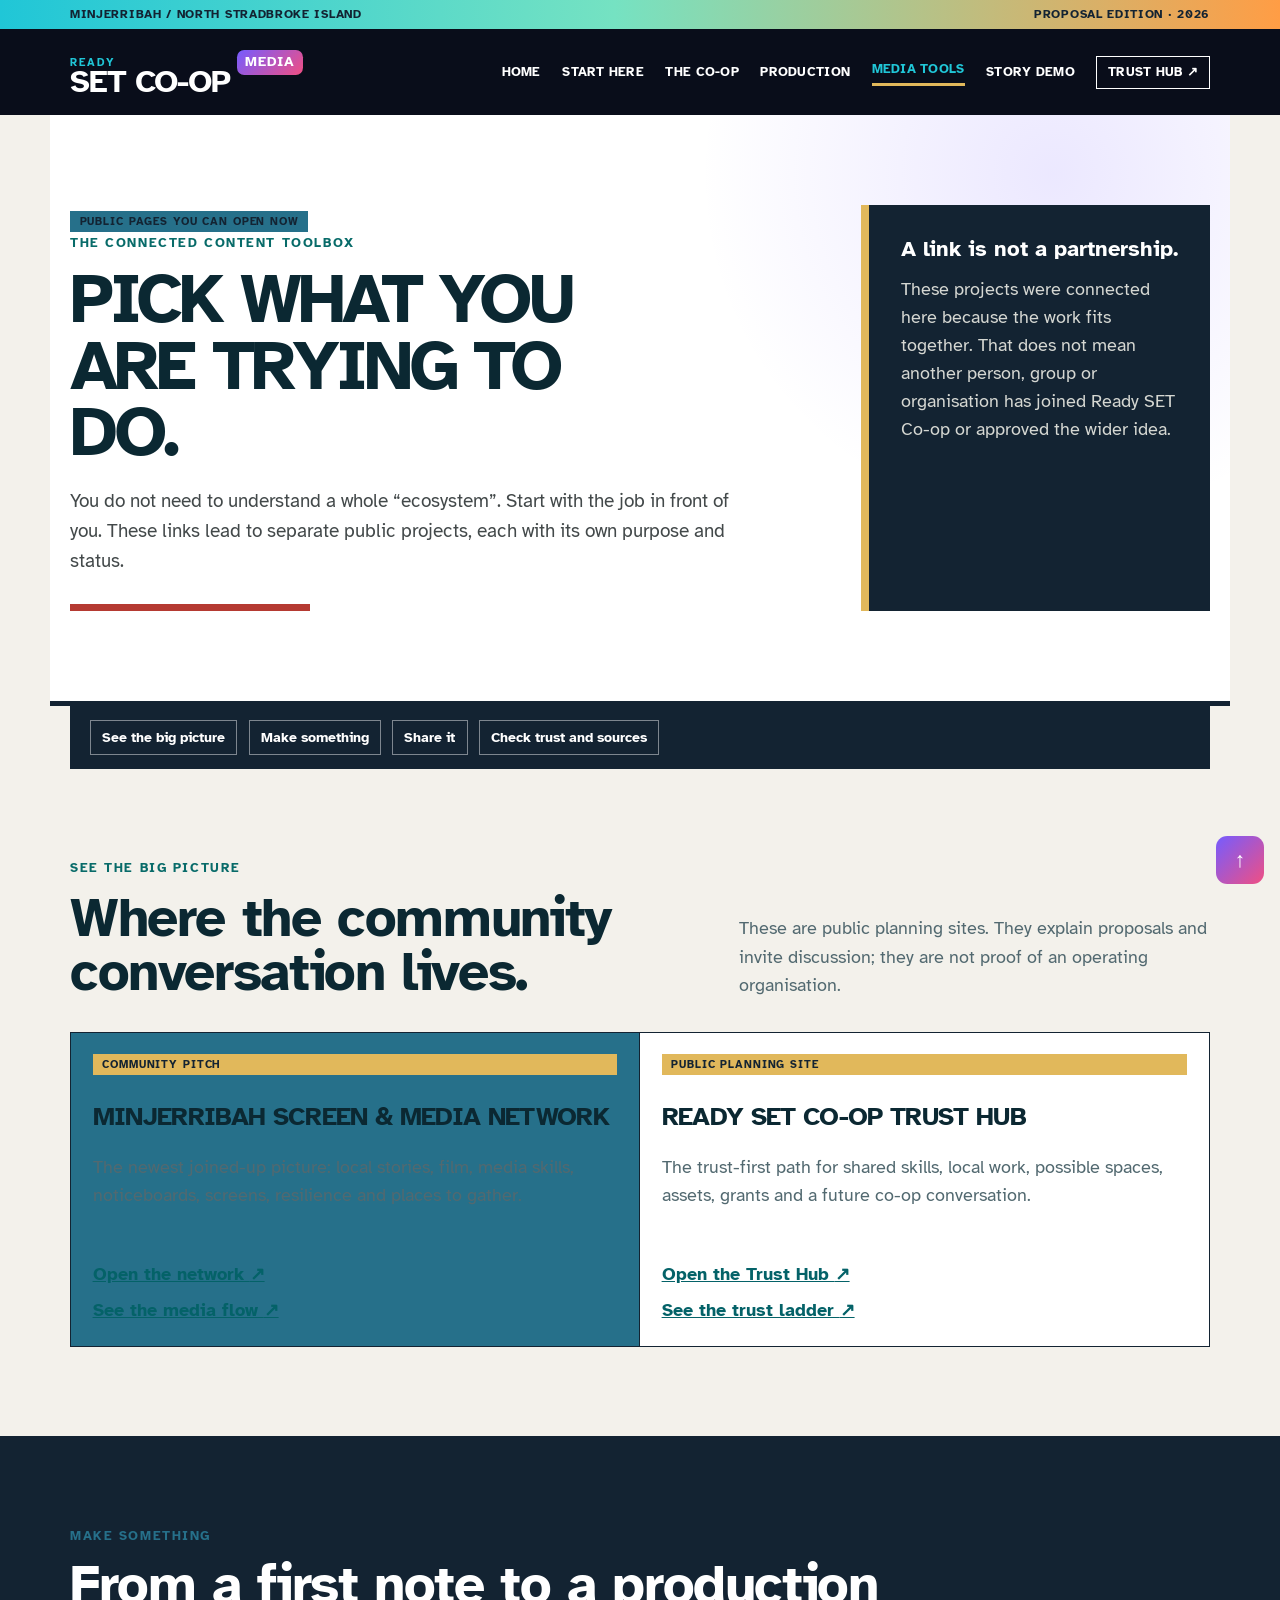
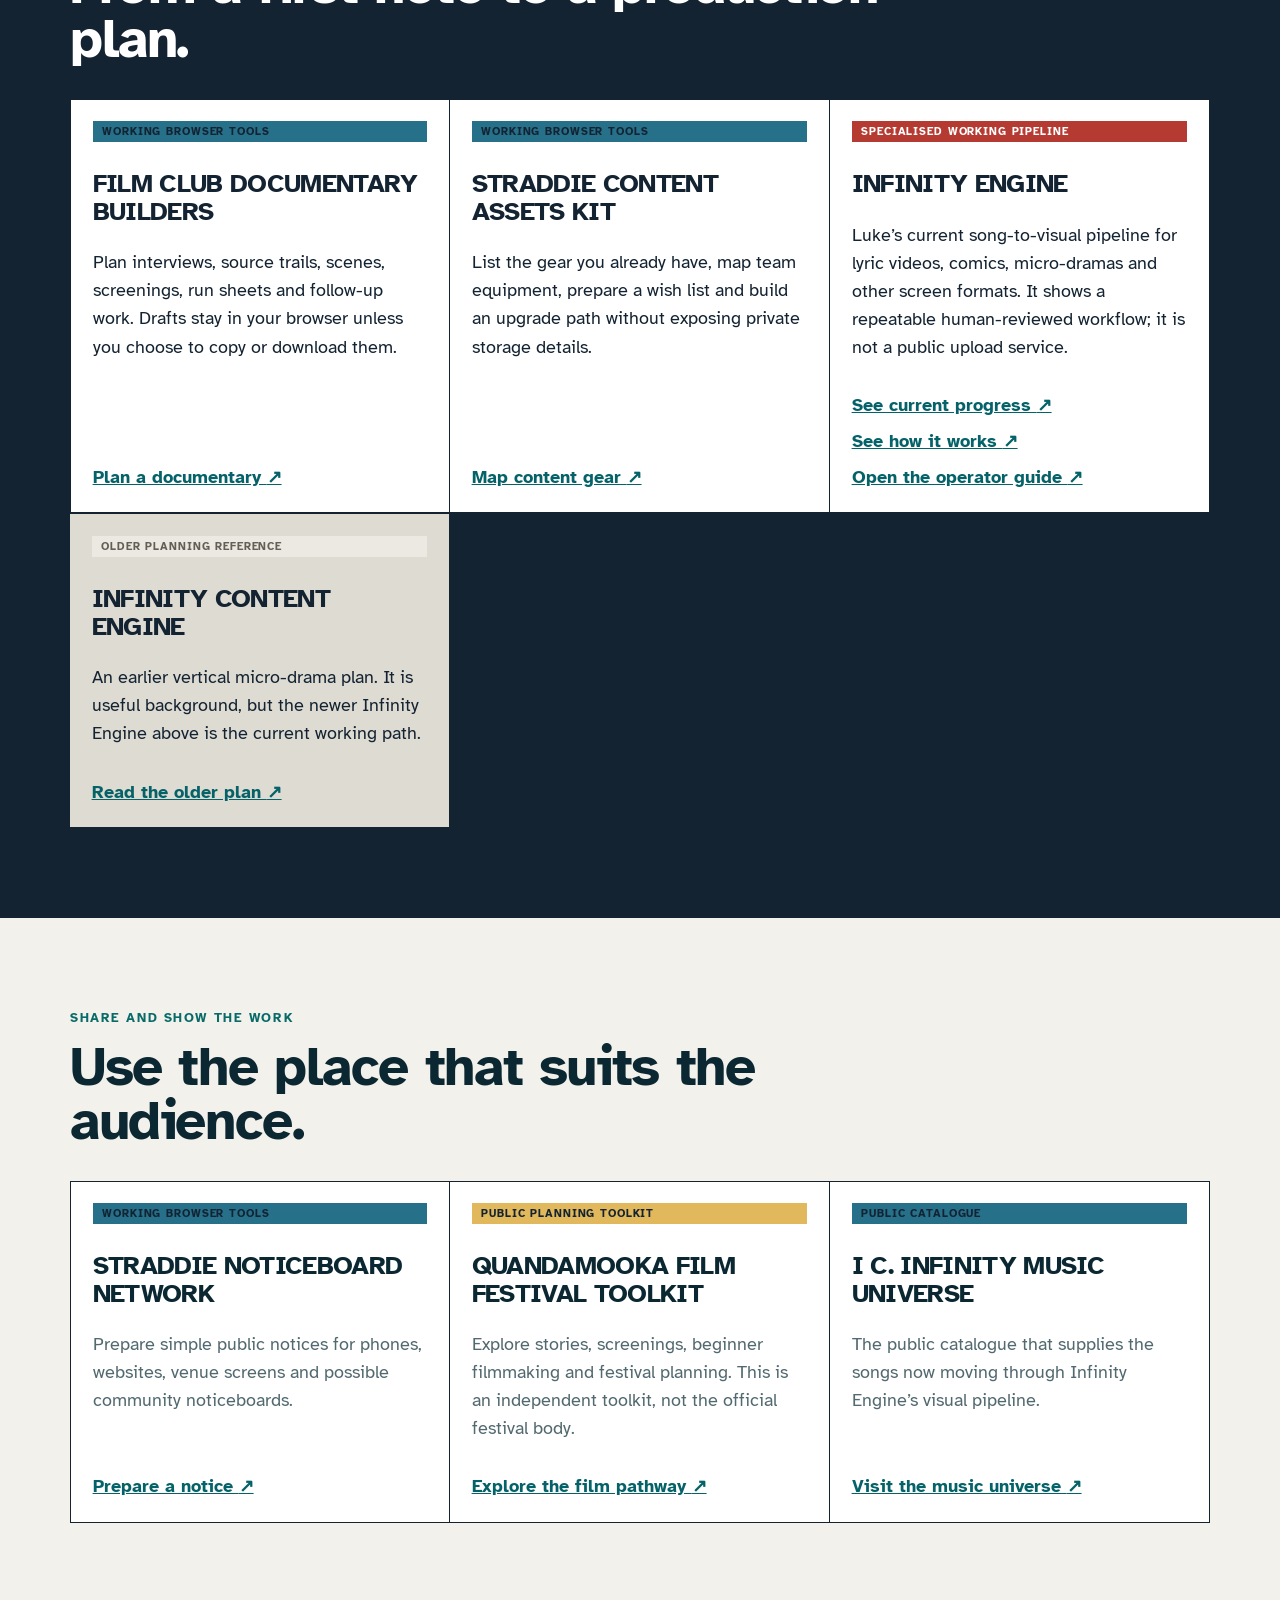
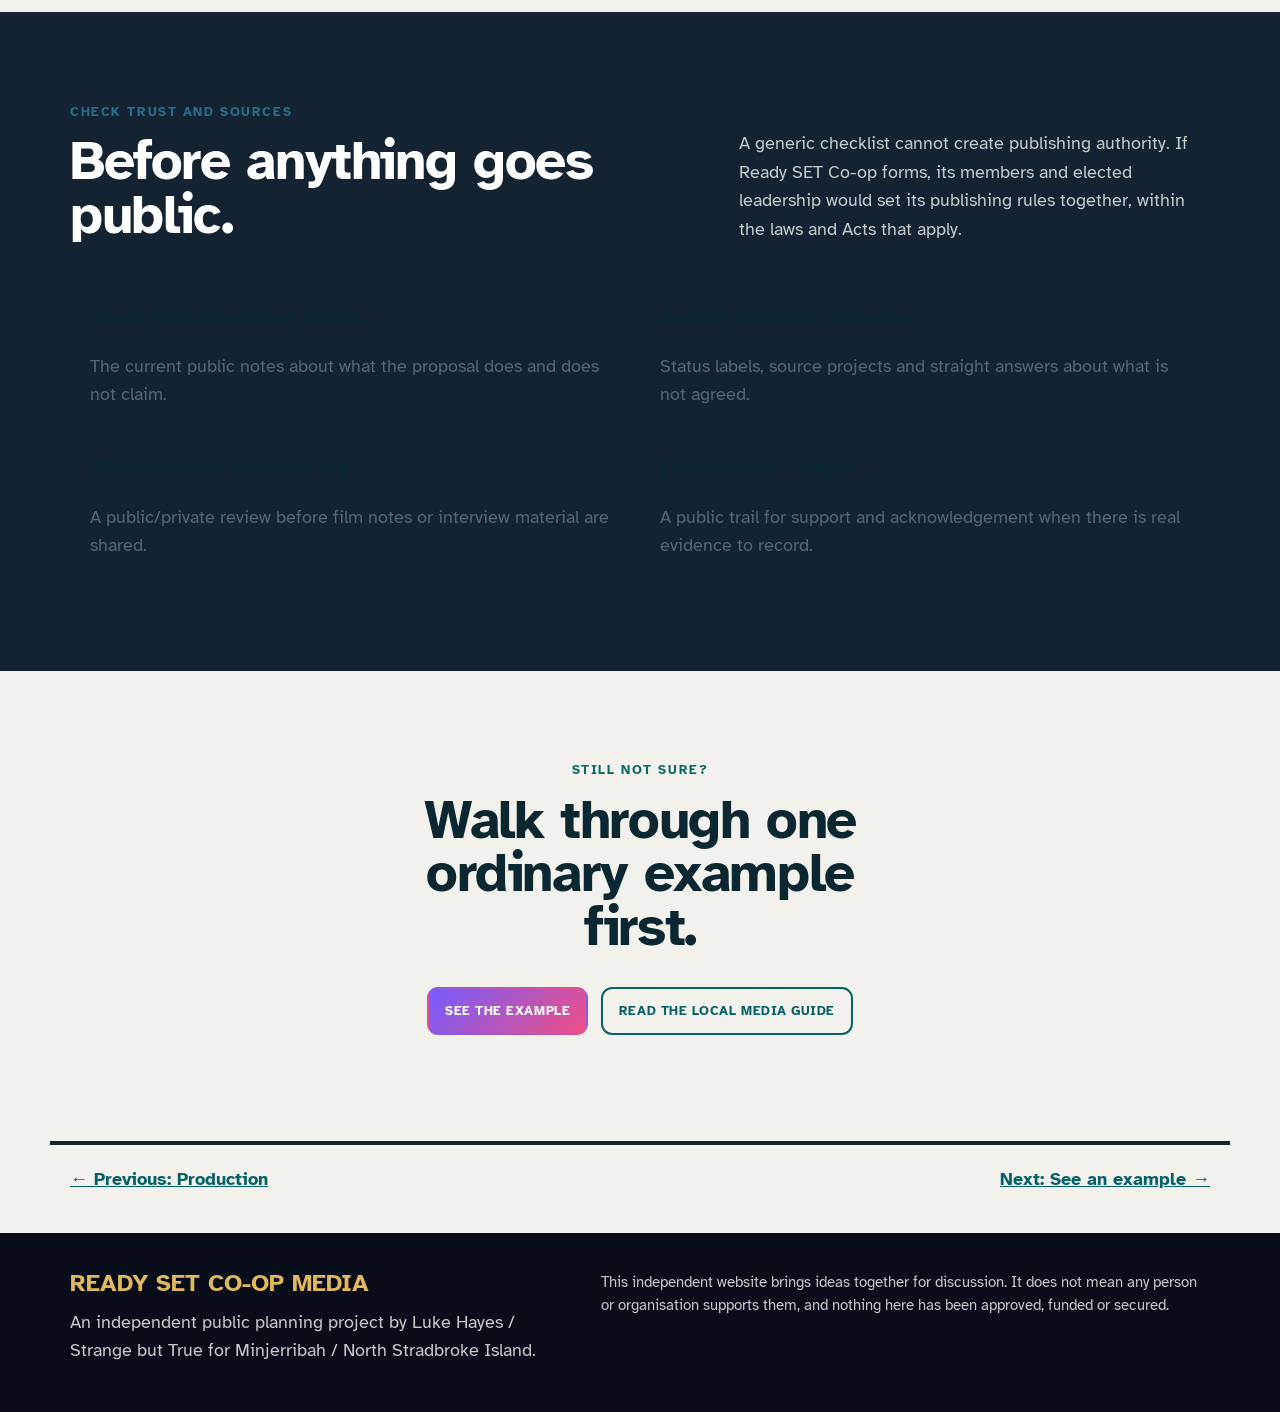
==== commit 3978c8eb: "Reframe site as a mixed-media platform" ====
--- a/connections.html
+++ b/connections.html
@@ -8,7 +8,7 @@
     <link rel="preconnect" href="https://fonts.googleapis.com">
     <link rel="preconnect" href="https://fonts.gstatic.com" crossorigin>
     <link href="https://fonts.googleapis.com/css2?family=Atkinson+Hyperlegible:wght@400;700&family=Nunito+Sans:wght@700;800;900&display=swap" rel="stylesheet">
-    <link rel="stylesheet" href="styles.css">
+    <link rel="stylesheet" href="styles.css?v=20260724-2">
     <link rel="icon" href="assets/favicon.svg" type="image/svg+xml">
     <link rel="shortcut icon" href="assets/favicon.ico" type="image/x-icon">
   </head>
@@ -22,7 +22,7 @@
           <a href="index.html">Home</a>
           <a href="onboarding.html">Start here</a>
           <a href="ready-set-co-op.html">The Co-op</a>
-          <a href="hyperlocal-media.html">Newsroom</a>
+          <a href="hyperlocal-media.html">Production</a>
           <a aria-current="page" href="connections.html">Media tools</a>
           <a href="demo.html">Story demo</a>
           <a class="nav-external" href="https://auraofintelligence.github.io/ready-set-co-op-trust-hub/" target="_blank" rel="noopener noreferrer">Trust Hub <span aria-hidden="true">↗</span></a>
@@ -171,7 +171,7 @@
       </section>
 
       <nav class="route-nav" aria-label="Previous and next pages">
-        <a href="hyperlocal-media.html"><span aria-hidden="true">←</span> Previous: Newsroom</a>
+        <a href="hyperlocal-media.html"><span aria-hidden="true">←</span> Previous: Production</a>
         <a href="demo.html">Next: See an example <span aria-hidden="true">→</span></a>
       </nav>
     </main>
--- a/styles.css
+++ b/styles.css
@@ -1383,6 +1383,431 @@
   }
 }
 
+/* Keep labels, headings and descriptions visually separate */
+
+.signal-strip > div,
+.brief-grid article,
+.architecture-flow article,
+.onboarding-flow article,
+.distribution-grid article,
+.roles-grid article,
+.rollout-track article,
+.source-links a,
+.check-row {
+  display: flex;
+  flex-direction: column;
+  gap: 0.65rem;
+}
+
+.signal-strip > div {
+  gap: 0.25rem;
+}
+
+.architecture-flow article b,
+.architecture-flow article small,
+.onboarding-flow article span,
+.onboarding-flow article strong,
+.distribution-grid article span,
+.distribution-grid article h3,
+.roles-grid article span,
+.roles-grid article strong,
+.rollout-track article span,
+.rollout-track article h3,
+.source-links a strong,
+.source-links a span,
+.check-row strong,
+.check-row span {
+  display: block;
+}
+
+.architecture-flow article small {
+  line-height: 1.5;
+}
+
+.architecture-flow article p,
+.onboarding-flow article p,
+.distribution-grid article p,
+.roles-grid article p,
+.rollout-track article p {
+  margin: 0;
+}
+
+.queue-demo > div {
+  align-items: start;
+  display: grid;
+  gap: 0.35rem 0.8rem;
+  grid-template-columns: 5rem minmax(0, 1fr);
+  padding: 0.7rem 0;
+}
+
+.queue-demo > div small {
+  grid-column: 2;
+}
+
+.story-line article,
+.workflow article,
+.tool-card,
+.choice-card,
+.people-grid article,
+.boundary-grid article {
+  row-gap: 0.65rem;
+}
+
+/* Modern mixed-media platform */
+
+:root {
+  --platform-ink: #10162a;
+  --platform-night: #090d1a;
+  --platform-surface: #141b31;
+  --platform-cyan: #20c6d7;
+  --platform-violet: #755cff;
+  --platform-pink: #f04f83;
+  --platform-orange: #ff9d45;
+  --platform-mist: #eef1f7;
+  --heading: "Atkinson Hyperlegible", Arial, sans-serif;
+  --headline: "Atkinson Hyperlegible", Arial, sans-serif;
+}
+
+body {
+  background: var(--platform-mist);
+  color: var(--platform-ink);
+  font-family: var(--body);
+}
+
+h1,
+h2,
+h3,
+h4,
+strong,
+b,
+.brand-mark,
+.button,
+.nav-links,
+.eyebrow {
+  font-family: var(--body);
+}
+
+h1,
+h2,
+h3 {
+  letter-spacing: -0.025em;
+  text-transform: none;
+}
+
+h2 {
+  font-size: clamp(2.15rem, 4vw, 3.5rem);
+  line-height: 1.06;
+}
+
+.edition-bar {
+  background: linear-gradient(90deg, var(--platform-cyan), #75e2c2 48%, var(--platform-orange));
+  color: var(--platform-night);
+}
+
+.site-header,
+.site-footer {
+  background: var(--platform-night);
+}
+
+.brand-mark {
+  gap: 0 0.55rem;
+}
+
+.brand-mark span {
+  color: var(--platform-cyan);
+}
+
+.brand-mark em {
+  background: linear-gradient(135deg, var(--platform-violet), var(--platform-pink));
+  border-radius: 0.45rem;
+  transform: none;
+}
+
+.nav-links a:hover,
+.nav-links a[aria-current="page"] {
+  color: var(--platform-cyan);
+}
+
+.nav-links a[aria-current="page"] {
+  border-bottom-color: var(--platform-cyan);
+}
+
+.news-lead {
+  background:
+    radial-gradient(circle at 82% 18%, rgba(117, 92, 255, 0.24), transparent 24rem),
+    radial-gradient(circle at 12% 90%, rgba(32, 198, 215, 0.16), transparent 24rem),
+    var(--platform-night);
+  border: 0;
+  color: #fff;
+  max-width: none;
+  padding-left: max(1.25rem, calc((100vw - var(--max-width)) / 2 + 1.25rem));
+  padding-right: max(1.25rem, calc((100vw - var(--max-width)) / 2 + 1.25rem));
+}
+
+.news-lead h1 {
+  color: #fff;
+  font-size: clamp(2.8rem, 5vw, 4.8rem);
+  line-height: 1;
+  max-width: 11ch;
+}
+
+.news-lead .hero-lede {
+  color: #cdd5e8;
+}
+
+.news-lead .eyebrow {
+  color: var(--platform-cyan);
+}
+
+.story-byline {
+  border-color: #35405d;
+  color: #9ca8c3;
+}
+
+.newsroom-board {
+  background: linear-gradient(145deg, #161e35, #0e1528);
+  border: 1px solid #35405d;
+  border-radius: 1.25rem;
+  box-shadow: 0 28px 70px rgba(0, 0, 0, 0.3);
+}
+
+.board-flow > div {
+  background: #202b48;
+  border: 0;
+  border-radius: 0.6rem;
+}
+
+.board-flow > div:nth-child(3n + 1) {
+  box-shadow: inset 0 3px var(--platform-cyan);
+}
+
+.board-flow > div:nth-child(3n + 2) {
+  box-shadow: inset 0 3px var(--platform-violet);
+}
+
+.board-flow > div:nth-child(3n) {
+  box-shadow: inset 0 3px var(--platform-pink);
+}
+
+.board-gate {
+  border-color: var(--platform-orange);
+}
+
+.signal-strip {
+  background: linear-gradient(90deg, #11182b, #171e35);
+}
+
+.signal-strip strong {
+  color: var(--platform-cyan);
+}
+
+.section {
+  max-width: var(--max-width);
+}
+
+.proposal-brief,
+.current-state,
+.desk-sections,
+.connected-feature {
+  max-width: none;
+  padding-left: max(1.25rem, calc((100vw - var(--max-width)) / 2 + 1.25rem));
+  padding-right: max(1.25rem, calc((100vw - var(--max-width)) / 2 + 1.25rem));
+}
+
+.brief-grid article {
+  border: 1px solid #d8deea;
+  border-radius: 1rem;
+  box-shadow: 0 14px 35px rgba(16, 22, 42, 0.07);
+}
+
+.brief-grid article:nth-child(1) {
+  box-shadow: inset 0 4px var(--platform-cyan), 0 14px 35px rgba(16, 22, 42, 0.07);
+}
+
+.brief-grid article:nth-child(2) {
+  box-shadow: inset 0 4px var(--platform-violet), 0 14px 35px rgba(16, 22, 42, 0.07);
+}
+
+.brief-grid article:nth-child(3) {
+  box-shadow: inset 0 4px var(--platform-pink), 0 14px 35px rgba(16, 22, 42, 0.07);
+}
+
+.brief-grid article:nth-child(4) {
+  box-shadow: inset 0 4px var(--platform-orange), 0 14px 35px rgba(16, 22, 42, 0.07);
+}
+
+.desk-sections {
+  background:
+    radial-gradient(circle at 90% 0, rgba(117, 92, 255, 0.2), transparent 28rem),
+    var(--platform-night);
+  color: #fff;
+}
+
+.desk-sections h2,
+.desk-sections .eyebrow {
+  color: #fff;
+}
+
+.desk-sections .eyebrow {
+  color: var(--platform-cyan);
+}
+
+.desk-sections .split-heading > p {
+  color: #bdc7dc;
+}
+
+.desk-grid {
+  gap: 1rem;
+}
+
+.desk-grid article {
+  background: var(--platform-surface);
+  border: 1px solid #2b3653;
+  border-radius: 0.9rem;
+  display: flex;
+  flex-direction: column;
+  gap: 0.75rem;
+  min-height: 15rem;
+  padding: 1.35rem;
+}
+
+.desk-grid article:nth-child(4n + 1) {
+  box-shadow: inset 0 3px var(--platform-cyan);
+}
+
+.desk-grid article:nth-child(4n + 2) {
+  box-shadow: inset 0 3px var(--platform-violet);
+}
+
+.desk-grid article:nth-child(4n + 3) {
+  box-shadow: inset 0 3px var(--platform-pink);
+}
+
+.desk-grid article:nth-child(4n) {
+  box-shadow: inset 0 3px var(--platform-orange);
+}
+
+.desk-grid article span {
+  color: #8997b5;
+}
+
+.desk-grid article strong {
+  color: #fff;
+  font-size: 1.35rem;
+}
+
+.desk-grid article p {
+  color: #c3cce0;
+  line-height: 1.5;
+  margin: 0;
+}
+
+.desk-grid article em {
+  color: var(--platform-cyan);
+  font-size: 0.78rem;
+  font-style: normal;
+  font-weight: 700;
+  letter-spacing: 0.03em;
+  margin-top: auto;
+}
+
+.button {
+  border-radius: 0.7rem;
+}
+
+.button.primary {
+  background: linear-gradient(135deg, var(--platform-violet), var(--platform-pink));
+}
+
+.button.primary:hover {
+  background: linear-gradient(135deg, var(--platform-cyan), var(--platform-violet));
+  color: #fff;
+}
+
+.page-hero,
+.technical-hero,
+.onboarding-hero {
+  background:
+    radial-gradient(circle at 85% 10%, rgba(117, 92, 255, 0.14), transparent 22rem),
+    #fff;
+}
+
+.option-grid label {
+  align-items: flex-start;
+  border: 1px solid #cbd3e2;
+  border-radius: 0.85rem;
+  gap: 0.9rem;
+  padding: 1.15rem;
+}
+
+.option-grid label > span {
+  display: flex;
+  flex: 1;
+  flex-direction: column;
+  gap: 0.5rem;
+  min-width: 0;
+}
+
+.option-grid label strong,
+.option-grid label small {
+  display: block;
+}
+
+.option-grid label strong {
+  line-height: 1.25;
+}
+
+.option-grid label small {
+  color: #4e5b70;
+  font-size: 0.95rem;
+  line-height: 1.45;
+}
+
+.option-grid input {
+  flex: 0 0 auto;
+  margin-top: 0.3rem;
+}
+
+.option-grid label:has(input:checked) {
+  background: #eef2ff;
+  border-color: var(--platform-violet);
+  box-shadow: 0 0 0 1px var(--platform-violet);
+}
+
+.route-builder form,
+.spec-panel,
+.architecture-flow article,
+.onboarding-flow article,
+.distribution-grid article,
+.roles-grid article,
+.rollout-track article,
+.tool-card,
+.scenario-panel > article,
+.output-card {
+  border-radius: 0.85rem;
+}
+
+.back-to-top {
+  background: linear-gradient(135deg, var(--platform-violet), var(--platform-pink));
+  border-radius: 0.7rem;
+}
+
+@media (max-width: 1000px) {
+  .desk-grid {
+    grid-template-columns: repeat(2, minmax(0, 1fr));
+  }
+}
+
+@media (max-width: 700px) {
+  .desk-grid {
+    grid-template-columns: 1fr;
+  }
+
+  .desk-grid article {
+    min-height: auto;
+  }
+}
+
 @media (max-width: 560px) {
   h1,
   .page-hero h1 {
@@ -1454,9 +1879,9 @@
 .onboarding-hero h1 {
   color: var(--news-black);
   font-family: var(--headline);
-  font-size: clamp(3.2rem, 6.2vw, 5.8rem);
-  letter-spacing: -0.055em;
-  line-height: 0.93;
+  font-size: clamp(2.8rem, 5vw, 4.6rem);
+  letter-spacing: -0.04em;
+  line-height: 0.98;
   margin: 0.75rem 0 1.25rem;
   max-width: 12ch;
   text-transform: uppercase;
@@ -1729,7 +2154,7 @@
 .queue-demo {
   background: #e8edef;
   border-left: 4px solid var(--news-teal);
-  font-family: Consolas, monospace;
+  font-family: var(--body);
   font-size: 0.83rem;
   line-height: 1.7;
   margin-top: 1rem;
@@ -1941,7 +2366,7 @@
   --news-teal: #26708a;
   --news-signal: #e1b85b;
   --news-grey: #59656e;
-  --headline: "Arial Narrow", "Roboto Condensed", "Nunito Sans", sans-serif;
+  --headline: "Nunito Sans", "Trebuchet MS", sans-serif;
 }
 
 body {
@@ -2753,3 +3178,394 @@
     font-size: 1.35rem;
   }
 }
+
+/* Final public-layout corrections */
+
+.site-header {
+  position: relative;
+}
+
+.board-topline {
+  display: flex;
+  gap: 1rem;
+  justify-content: space-between;
+}
+
+.board-lead span {
+  display: block;
+  font-size: 0.8rem;
+  letter-spacing: 0.08em;
+  margin-bottom: 0.45rem;
+}
+
+.board-flow > div {
+  align-items: center;
+  background: #203747;
+  border-top: 4px solid var(--news-teal);
+  display: flex;
+  gap: 0.65rem;
+  min-width: 0;
+  padding: 0.85rem;
+}
+
+.board-flow > div span {
+  background: transparent;
+  flex: 0 0 auto;
+  padding: 0;
+}
+
+.board-flow > div b {
+  line-height: 1.25;
+}
+
+.board-output {
+  display: grid;
+  gap: 0.3rem;
+}
+
+.board-output > div {
+  display: grid;
+  gap: 0.75rem;
+  grid-template-columns: 5.2rem minmax(0, 1fr);
+}
+
+.board-output b {
+  color: var(--news-white);
+}
+
+.board-gate span,
+.board-gate strong {
+  display: block;
+}
+
+.board-gate span {
+  font-size: 0.76rem;
+  letter-spacing: 0.08em;
+  margin-bottom: 0.25rem;
+  text-transform: uppercase;
+}
+
+.board-gate strong {
+  line-height: 1.45;
+}
+
+.brief-grid {
+  gap: 1.5rem;
+  grid-template-columns: repeat(2, minmax(0, 1fr));
+}
+
+.brief-grid article {
+  padding: clamp(1.6rem, 3vw, 2.25rem);
+}
+
+.brief-grid h3 {
+  font-size: clamp(1.35rem, 2vw, 1.7rem);
+  line-height: 1.2;
+  margin: 0.5rem 0 0.8rem;
+}
+
+.brief-grid p {
+  line-height: 1.65;
+  margin-bottom: 1rem;
+  max-width: 42rem;
+}
+
+.desk-grid {
+  gap: 1.25rem;
+  grid-template-columns: repeat(4, minmax(0, 1fr));
+}
+
+.desk-grid article {
+  align-items: start;
+  display: grid;
+  gap: 0.8rem;
+  grid-template-columns: 1fr;
+  min-height: 9rem;
+  padding: 1.5rem;
+}
+
+.desk-grid article span {
+  color: var(--news-grey);
+  font-size: 0.78rem;
+  font-weight: 800;
+  letter-spacing: 0.08em;
+  line-height: 1.35;
+}
+
+.desk-grid article strong {
+  font-family: var(--headline);
+  font-size: 1.35rem;
+  line-height: 1.25;
+}
+
+@media (max-width: 1000px) {
+  .desk-grid {
+    grid-template-columns: repeat(2, minmax(0, 1fr));
+  }
+}
+
+@media (max-width: 760px) {
+  .brief-grid,
+  .desk-grid {
+    grid-template-columns: 1fr;
+  }
+
+  .desk-grid article {
+    gap: 0.4rem;
+    grid-template-columns: 1fr;
+    padding: 1.4rem;
+  }
+}
+
+/* Mixed-media theme must remain last in the cascade */
+
+:root {
+  --platform-ink: #10162a;
+  --platform-night: #090d1a;
+  --platform-surface: #141b31;
+  --platform-cyan: #20c6d7;
+  --platform-violet: #755cff;
+  --platform-pink: #f04f83;
+  --platform-orange: #ff9d45;
+  --platform-mist: #eef1f7;
+  --heading: "Atkinson Hyperlegible", Arial, sans-serif;
+  --headline: "Atkinson Hyperlegible", Arial, sans-serif;
+}
+
+body,
+h1,
+h2,
+h3,
+h4,
+strong,
+b,
+.brand-mark,
+.button,
+.nav-links,
+.eyebrow {
+  font-family: "Atkinson Hyperlegible", Arial, sans-serif;
+}
+
+h1,
+h2,
+h3 {
+  letter-spacing: -0.025em;
+  text-transform: none;
+}
+
+.edition-bar {
+  background: linear-gradient(90deg, var(--platform-cyan), #75e2c2 48%, var(--platform-orange));
+}
+
+.site-header,
+.site-footer {
+  background: var(--platform-night);
+}
+
+.brand-mark span,
+.nav-links a:hover,
+.nav-links a[aria-current="page"] {
+  color: var(--platform-cyan);
+}
+
+.brand-mark em {
+  background: linear-gradient(135deg, var(--platform-violet), var(--platform-pink));
+  border-radius: 0.45rem;
+  transform: none;
+}
+
+.news-lead {
+  background:
+    radial-gradient(circle at 82% 18%, rgba(117, 92, 255, 0.24), transparent 24rem),
+    radial-gradient(circle at 12% 90%, rgba(32, 198, 215, 0.16), transparent 24rem),
+    var(--platform-night);
+  border: 0;
+  color: #fff;
+  max-width: none;
+  padding-left: max(1.25rem, calc((100vw - var(--max-width)) / 2 + 1.25rem));
+  padding-right: max(1.25rem, calc((100vw - var(--max-width)) / 2 + 1.25rem));
+}
+
+.news-lead h1 {
+  color: #fff;
+  font-size: clamp(2.8rem, 5vw, 4.8rem);
+  line-height: 1;
+}
+
+.news-lead .hero-lede {
+  color: #cdd5e8;
+}
+
+.news-lead .eyebrow {
+  color: var(--platform-cyan);
+}
+
+.newsroom-board {
+  background: linear-gradient(145deg, #161e35, #0e1528);
+  border: 1px solid #35405d;
+  border-radius: 1.25rem;
+  box-shadow: 0 28px 70px rgba(0, 0, 0, 0.3);
+}
+
+.board-flow > div {
+  background: #202b48;
+  border: 0;
+  border-radius: 0.6rem;
+}
+
+.board-flow > div:nth-child(3n + 1) {
+  box-shadow: inset 0 3px var(--platform-cyan);
+}
+
+.board-flow > div:nth-child(3n + 2) {
+  box-shadow: inset 0 3px var(--platform-violet);
+}
+
+.board-flow > div:nth-child(3n) {
+  box-shadow: inset 0 3px var(--platform-pink);
+}
+
+.brief-grid article {
+  border: 1px solid #d8deea;
+  border-radius: 1rem;
+  box-shadow: 0 14px 35px rgba(16, 22, 42, 0.08);
+}
+
+.desk-sections {
+  background:
+    radial-gradient(circle at 90% 0, rgba(117, 92, 255, 0.2), transparent 28rem),
+    var(--platform-night);
+  color: #fff;
+  max-width: none;
+  padding-left: max(1.25rem, calc((100vw - var(--max-width)) / 2 + 1.25rem));
+  padding-right: max(1.25rem, calc((100vw - var(--max-width)) / 2 + 1.25rem));
+}
+
+.desk-sections h2 {
+  color: #fff;
+}
+
+.desk-sections .eyebrow {
+  color: var(--platform-cyan);
+}
+
+.desk-sections .split-heading > p {
+  color: #bdc7dc;
+}
+
+.desk-grid {
+  gap: 1rem;
+  grid-template-columns: repeat(4, minmax(0, 1fr));
+}
+
+.desk-grid article {
+  background: var(--platform-surface);
+  border: 1px solid #2b3653;
+  border-radius: 0.9rem;
+  display: flex;
+  flex-direction: column;
+  gap: 0.75rem;
+  min-height: 15rem;
+  padding: 1.35rem;
+}
+
+.desk-grid article:nth-child(4n + 1) {
+  box-shadow: inset 0 3px var(--platform-cyan);
+}
+
+.desk-grid article:nth-child(4n + 2) {
+  box-shadow: inset 0 3px var(--platform-violet);
+}
+
+.desk-grid article:nth-child(4n + 3) {
+  box-shadow: inset 0 3px var(--platform-pink);
+}
+
+.desk-grid article:nth-child(4n) {
+  box-shadow: inset 0 3px var(--platform-orange);
+}
+
+.desk-grid article span {
+  color: #8997b5;
+}
+
+.desk-grid article strong {
+  color: #fff;
+  font-size: 1.35rem;
+}
+
+.desk-grid article p {
+  color: #c3cce0;
+  line-height: 1.5;
+  margin: 0;
+}
+
+.desk-grid article em {
+  color: var(--platform-cyan);
+  font-size: 0.78rem;
+  font-style: normal;
+  font-weight: 700;
+  margin-top: auto;
+}
+
+.option-grid label {
+  align-items: flex-start;
+  border-radius: 0.85rem;
+  gap: 0.9rem;
+}
+
+.option-grid label > span {
+  display: flex;
+  flex: 1;
+  flex-direction: column;
+  gap: 0.5rem;
+  min-width: 0;
+}
+
+.option-grid label strong,
+.option-grid label small {
+  display: block;
+}
+
+.option-grid label small {
+  color: #4e5b70;
+  font-size: 0.95rem;
+  line-height: 1.45;
+}
+
+.option-grid input {
+  flex: 0 0 auto;
+  margin-top: 0.3rem;
+}
+
+.option-grid label:has(input:checked) {
+  background: #eef2ff;
+  border-color: var(--platform-violet);
+  box-shadow: 0 0 0 1px var(--platform-violet);
+}
+
+.button,
+.back-to-top {
+  border-radius: 0.7rem;
+}
+
+.button.primary,
+.back-to-top {
+  background: linear-gradient(135deg, var(--platform-violet), var(--platform-pink));
+}
+
+@media (max-width: 1000px) {
+  .desk-grid {
+    grid-template-columns: repeat(2, minmax(0, 1fr));
+  }
+}
+
+@media (max-width: 700px) {
+  .desk-grid {
+    grid-template-columns: 1fr;
+  }
+
+  .desk-grid article {
+    min-height: auto;
+  }
+}
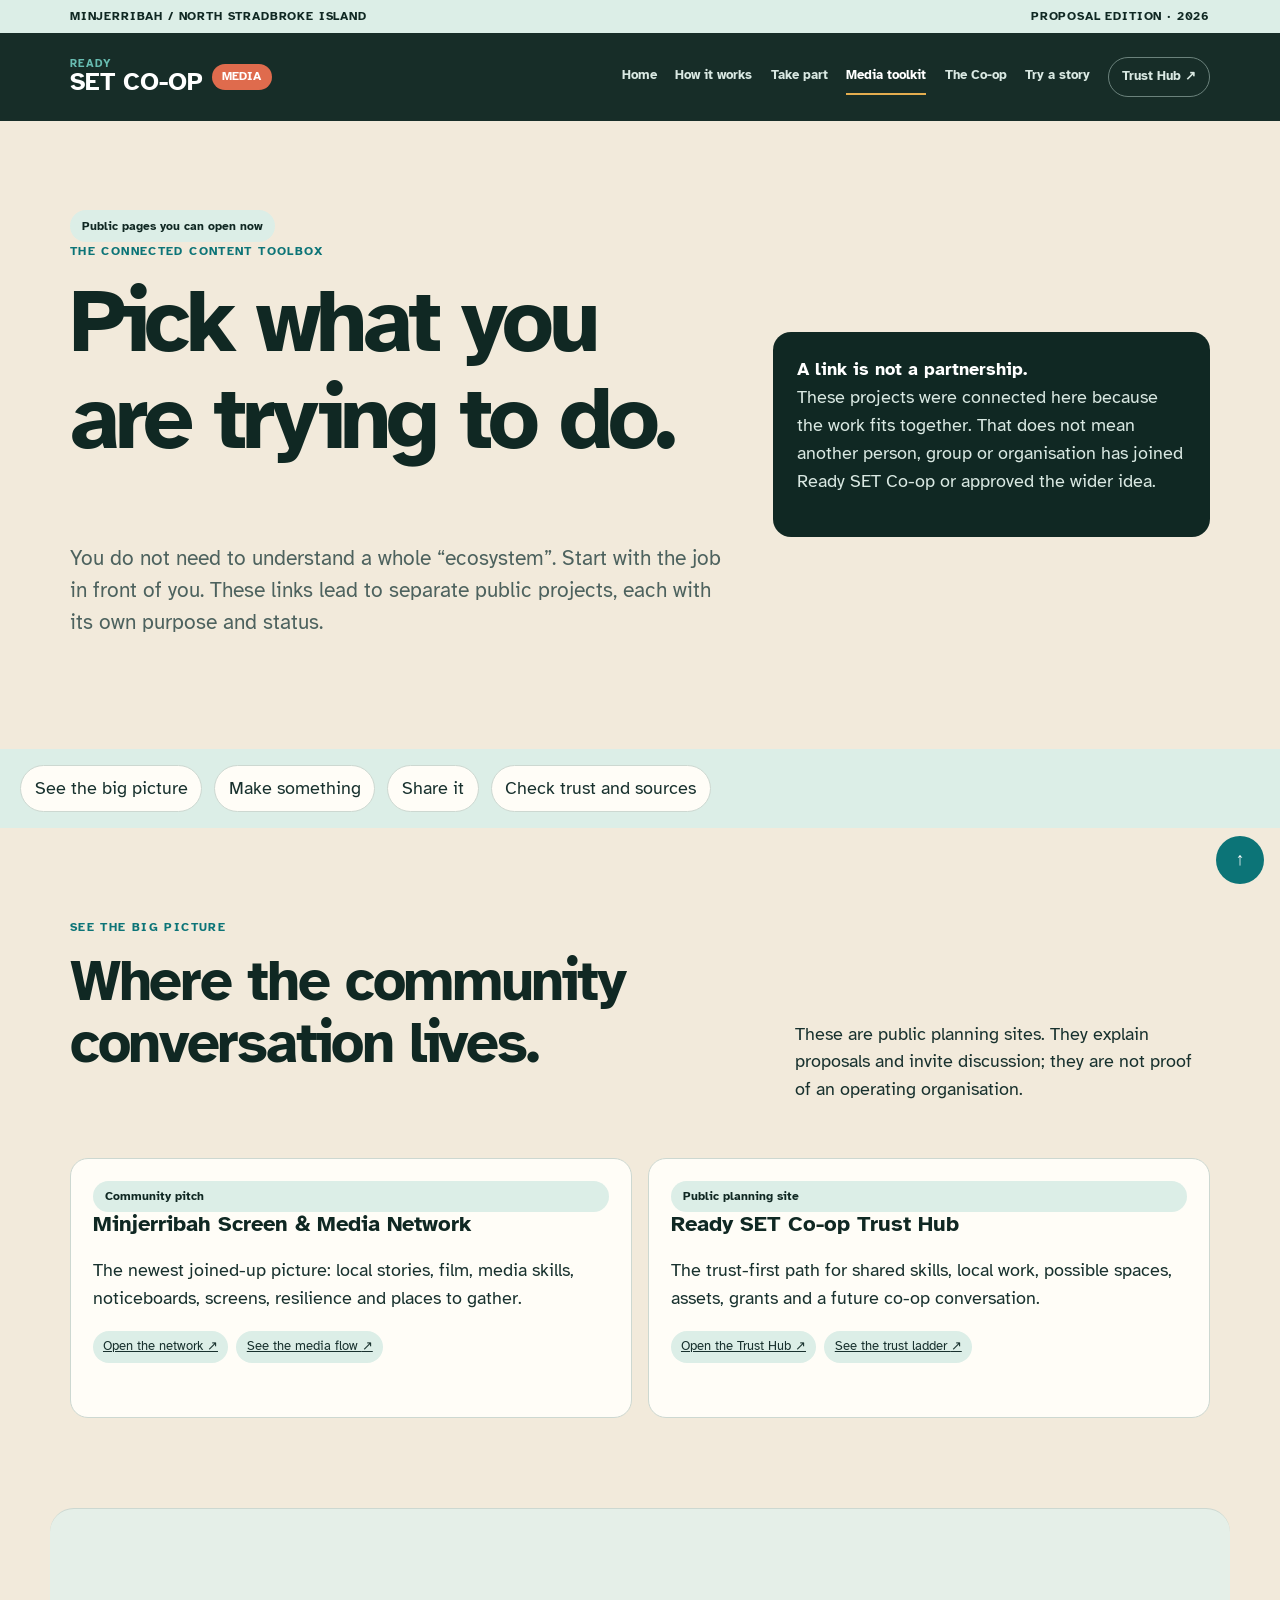
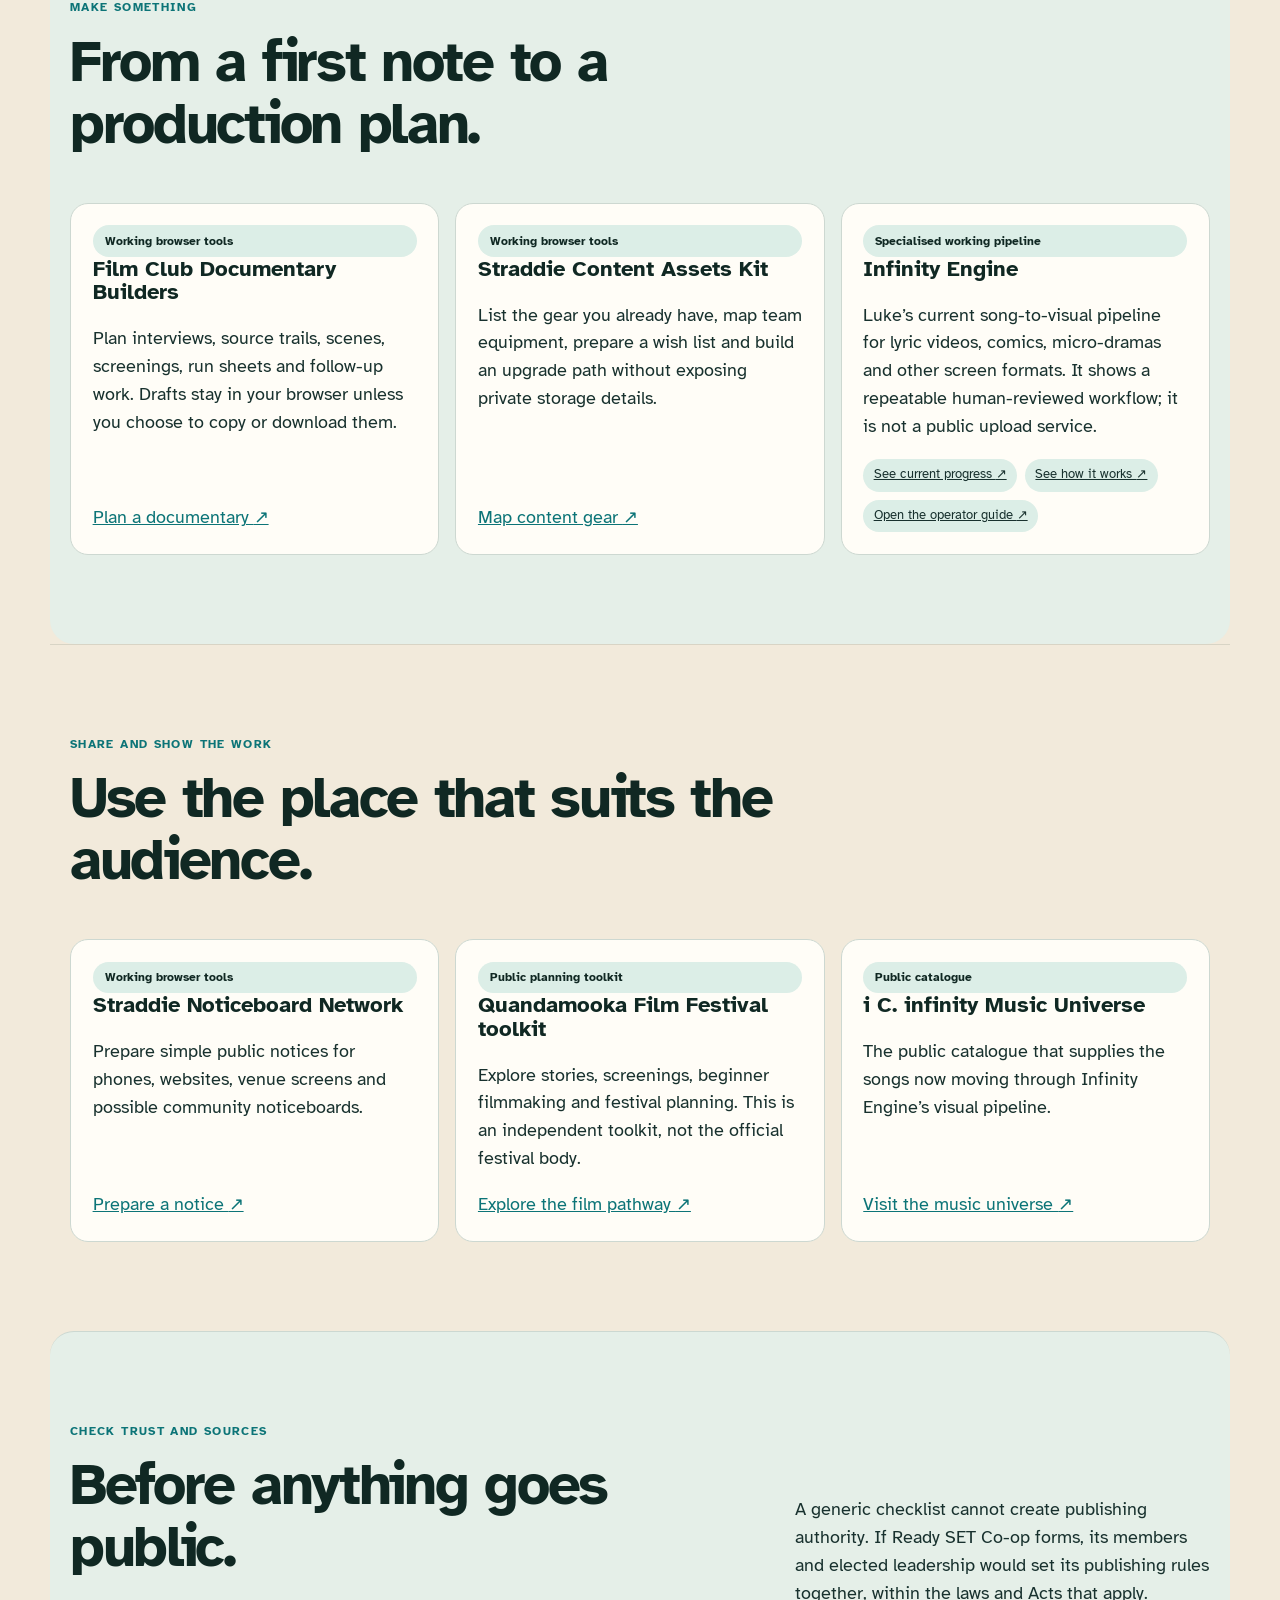
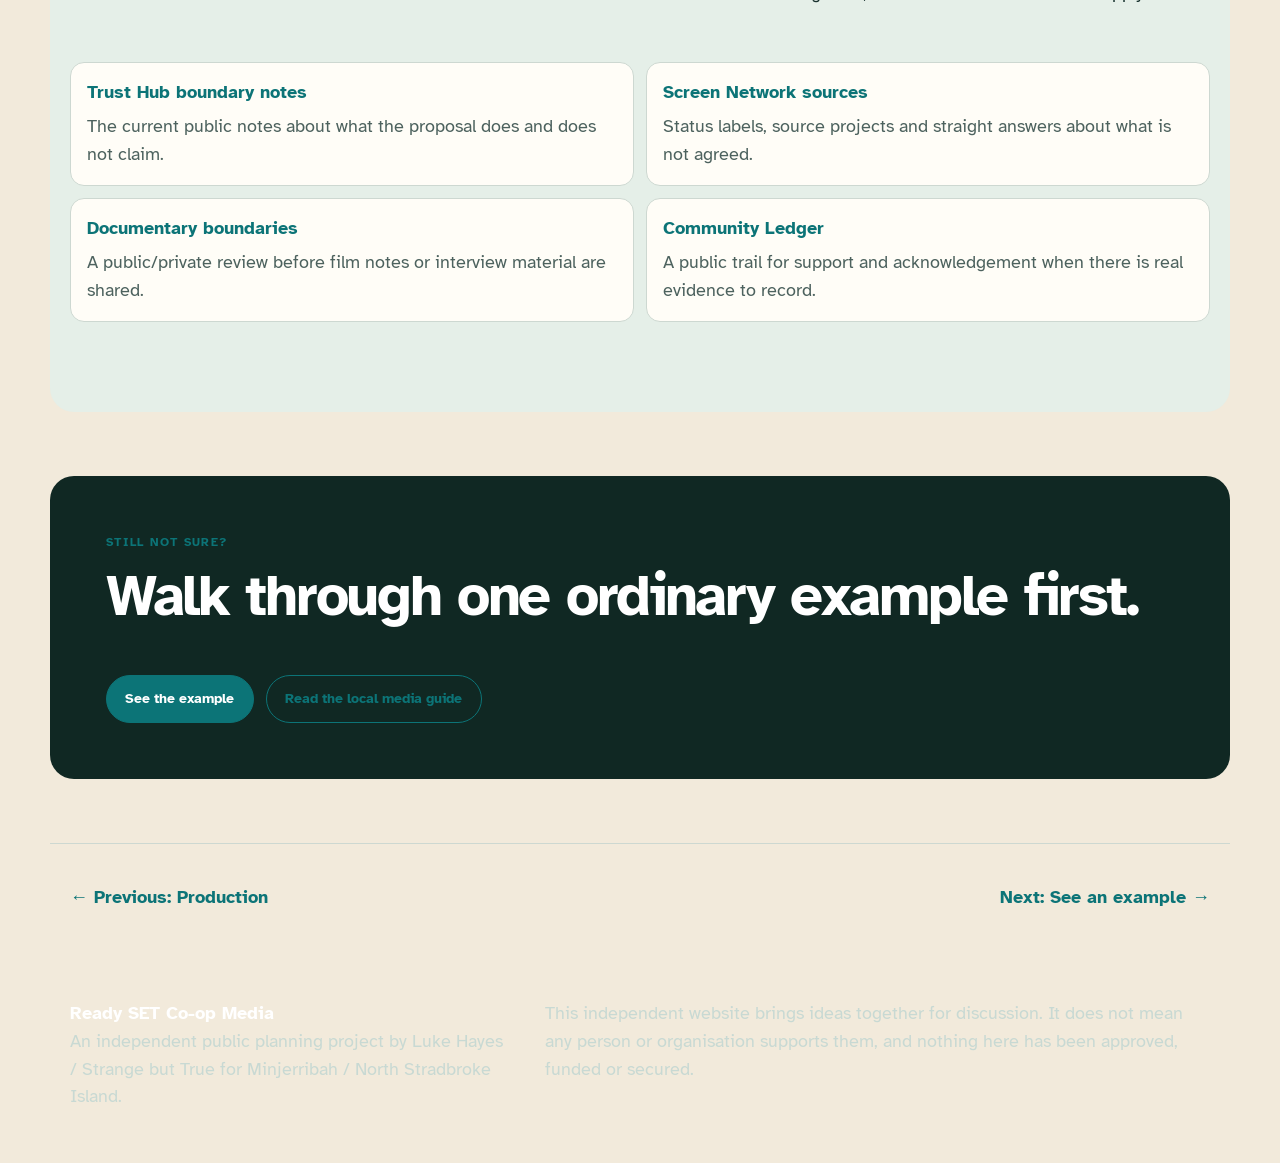
==== commit d02824e0: "Rebuild Ready SET Co-op Media from first principles" ====
--- a/connections.html
+++ b/connections.html
@@ -8,7 +8,7 @@
     <link rel="preconnect" href="https://fonts.googleapis.com">
     <link rel="preconnect" href="https://fonts.gstatic.com" crossorigin>
     <link href="https://fonts.googleapis.com/css2?family=Atkinson+Hyperlegible:wght@400;700&family=Nunito+Sans:wght@700;800;900&display=swap" rel="stylesheet">
-    <link rel="stylesheet" href="styles.css?v=20260724-2">
+    <link rel="stylesheet" href="styles.css?v=20260724-3">
     <link rel="icon" href="assets/favicon.svg" type="image/svg+xml">
     <link rel="shortcut icon" href="assets/favicon.ico" type="image/x-icon">
   </head>
@@ -20,11 +20,11 @@
         <a class="brand-mark" href="index.html" aria-label="Ready SET Co-op Media home"><span>READY</span><strong>SET CO-OP</strong><em>MEDIA</em></a>
         <div class="nav-links">
           <a href="index.html">Home</a>
-          <a href="onboarding.html">Start here</a>
+          <a href="hyperlocal-media.html">How it works</a>
+          <a href="onboarding.html">Take part</a>
+          <a aria-current="page" href="connections.html">Media toolkit</a>
           <a href="ready-set-co-op.html">The Co-op</a>
-          <a href="hyperlocal-media.html">Production</a>
-          <a aria-current="page" href="connections.html">Media tools</a>
-          <a href="demo.html">Story demo</a>
+          <a href="demo.html">Try a story</a>
           <a class="nav-external" href="https://auraofintelligence.github.io/ready-set-co-op-trust-hub/" target="_blank" rel="noopener noreferrer">Trust Hub <span aria-hidden="true">↗</span></a>
         </div>
       </nav>
@@ -109,12 +109,6 @@
               <a href="https://auraofintelligence.github.io/infinity-engine/workflow.html" target="_blank" rel="noopener noreferrer">Open the operator guide <span aria-hidden="true">↗</span></a>
             </div>
           </article>
-          <article class="tool-card quiet-card">
-            <span class="status-pill reference">Older planning reference</span>
-            <h3>Infinity Content Engine</h3>
-            <p>An earlier vertical micro-drama plan. It is useful background, but the newer Infinity Engine above is the current working path.</p>
-            <a class="card-action" href="https://auraofintelligence.github.io/infinity-content-engine/" target="_blank" rel="noopener noreferrer">Read the older plan <span aria-hidden="true">↗</span></a>
-          </article>
         </div>
       </section>
 
--- a/styles.css
+++ b/styles.css
@@ -1,25 +1,20 @@
 :root {
-  --ink: #173640;
-  --ink-deep: #0b2832;
-  --paper: #fffaf0;
-  --paper-warm: #f7efd9;
-  --white: #ffffff;
-  --sand: #ead8ac;
-  --sea: #087f83;
-  --sea-dark: #046268;
-  --aqua: #cceee8;
-  --coral: #db5f4b;
-  --coral-pale: #f9d9d0;
-  --gold: #f1bd43;
-  --gold-pale: #faeab9;
-  --gum: #38725d;
-  --gum-pale: #dceade;
-  --muted: #526970;
-  --line: #c7d0c9;
-  --shadow: 0 12px 28px rgba(24, 54, 64, 0.11);
-  --heading: "Nunito Sans", "Trebuchet MS", sans-serif;
-  --body: "Atkinson Hyperlegible", Arial, sans-serif;
-  --max-width: 1180px;
+  --ink: #18312e;
+  --ink-soft: #4d625e;
+  --night: #102823;
+  --sea: #0c7477;
+  --sea-light: #68bdb2;
+  --foam: #dceee7;
+  --sand: #f2eadb;
+  --paper: #fffdf7;
+  --sun: #e4ad4f;
+  --coral: #df6b4d;
+  --line: #cdd8d1;
+  --white: #fff;
+  --shadow: 0 20px 55px rgba(24, 49, 46, 0.1);
+  --font: "Atkinson Hyperlegible", "Segoe UI", Arial, sans-serif;
+  --max: 1180px;
+  --radius: 18px;
 }
 
 * {
@@ -31,26 +26,16 @@
 }
 
 body {
-  background:
-    radial-gradient(circle at 7% 15%, rgba(241, 189, 67, 0.16), transparent 28rem),
-    radial-gradient(circle at 96% 40%, rgba(8, 127, 131, 0.09), transparent 30rem),
-    var(--paper);
+  background: var(--sand);
   color: var(--ink);
-  font-family: var(--body);
+  font-family: var(--font);
   font-size: 18px;
-  line-height: 1.56;
+  line-height: 1.55;
   margin: 0;
 }
 
-body::before {
-  background: linear-gradient(90deg, var(--sea) 0 34%, var(--gold) 34% 66%, var(--coral) 66% 100%);
-  content: "";
-  display: block;
-  height: 6px;
-}
-
 a {
-  color: var(--sea-dark);
+  color: var(--sea);
 }
 
 a:hover {
@@ -58,24 +43,22 @@
 }
 
 button,
-a {
-  -webkit-tap-highlight-color: transparent;
+input {
+  font: inherit;
 }
 
 :focus-visible {
-  outline: 3px solid var(--gold);
+  outline: 3px solid var(--sun);
   outline-offset: 4px;
 }
 
 .skip-link {
-  background: var(--gold);
-  color: var(--ink-deep);
-  font-family: var(--heading);
-  font-weight: 900;
+  background: var(--sun);
+  color: var(--night);
   left: 1rem;
   padding: 0.65rem 1rem;
   position: fixed;
-  top: -5rem;
+  top: -6rem;
   z-index: 100;
 }
 
@@ -84,11 +67,21 @@
 }
 
 .site-header {
-  background: rgba(11, 40, 50, 0.97);
-  border-bottom: 1px solid rgba(255, 255, 255, 0.12);
-  position: sticky;
-  top: 0;
-  z-index: 20;
+  background: rgba(16, 40, 35, 0.97);
+  position: relative;
+  z-index: 10;
+}
+
+.edition-bar {
+  background: var(--foam);
+  color: var(--night);
+  display: flex;
+  font-size: 0.74rem;
+  font-weight: 700;
+  justify-content: space-between;
+  letter-spacing: 0.07em;
+  padding: 0.45rem max(1.25rem, calc((100vw - var(--max)) / 2 + 1.25rem));
+  text-transform: uppercase;
 }
 
 .nav {
@@ -96,128 +89,99 @@
   display: flex;
   gap: 2rem;
   justify-content: space-between;
-  margin: 0 auto;
-  max-width: var(--max-width);
-  min-height: 72px;
-  padding: 0.75rem 1.25rem;
+  margin: auto;
+  max-width: var(--max);
+  min-height: 88px;
+  padding: 1rem 1.25rem;
 }
 
 .brand-mark {
-  align-items: flex-start;
-  color: var(--white);
-  display: flex;
-  flex-direction: column;
-  font-family: var(--heading);
-  line-height: 0.95;
+  align-items: center;
+  color: var(--white);
+  display: grid;
+  gap: 0 0.55rem;
+  grid-template-columns: auto auto;
+  line-height: 1;
   min-width: max-content;
   text-decoration: none;
 }
 
 .brand-mark span {
-  font-size: 0.74rem;
-  font-weight: 900;
-  letter-spacing: 0.11em;
+  color: var(--sea-light);
+  font-size: 0.68rem;
+  font-weight: 700;
+  grid-column: 1;
+  letter-spacing: 0.12em;
 }
 
 .brand-mark strong {
-  color: var(--gold);
-  font-size: 1.52rem;
-  font-weight: 900;
-  letter-spacing: 0.03em;
-}
-
-.brand-mark:hover {
-  color: var(--white);
+  color: var(--white);
+  font-size: 1.55rem;
+  grid-column: 1;
+}
+
+.brand-mark em {
+  background: var(--coral);
+  border-radius: 999px;
+  color: var(--white);
+  font-size: 0.72rem;
+  font-style: normal;
+  font-weight: 700;
+  grid-column: 2;
+  grid-row: 1 / 3;
+  padding: 0.45rem 0.65rem;
 }
 
 .nav-links {
   align-items: center;
   display: flex;
-  gap: 1.1rem;
+  flex-wrap: wrap;
+  gap: 1.15rem;
+  justify-content: flex-end;
 }
 
 .nav-links a {
-  color: #edf8f5;
-  font-family: var(--heading);
-  font-size: 0.88rem;
-  font-weight: 800;
+  border-bottom: 2px solid transparent;
+  color: #d9e8e2;
+  font-size: 0.84rem;
+  font-weight: 700;
+  padding: 0.45rem 0;
   text-decoration: none;
-  white-space: nowrap;
 }
 
 .nav-links a:hover,
 .nav-links a[aria-current="page"] {
-  color: var(--gold);
-}
-
-.nav-links a[aria-current="page"] {
-  border-bottom: 3px solid var(--gold);
-  padding-bottom: 0.23rem;
+  border-bottom-color: var(--sun);
+  color: var(--white);
 }
 
 .nav-links .nav-external {
-  border: 1px solid rgba(255, 255, 255, 0.34);
+  border: 1px solid #6b827c;
   border-radius: 999px;
-  padding: 0.35rem 0.68rem;
-}
-
-.nav-links .nav-external:hover {
-  border-color: var(--gold);
-}
-
-.hero,
+  padding: 0.55rem 0.8rem;
+}
+
+main {
+  overflow: hidden;
+}
+
+.section,
 .page-hero,
-.section,
-.status-strip,
-.tool-jump,
-.route-nav,
-.site-footer {
-  margin-left: auto;
-  margin-right: auto;
-  max-width: var(--max-width);
-  padding-left: 1.25rem;
-  padding-right: 1.25rem;
-}
-
-.hero {
-  align-items: center;
-  display: grid;
-  gap: clamp(2rem, 5vw, 5rem);
-  grid-template-columns: minmax(0, 1.25fr) minmax(300px, 0.75fr);
-  min-height: calc(90vh - 78px);
-  padding-bottom: clamp(4rem, 8vw, 7rem);
-  padding-top: clamp(4rem, 8vw, 7rem);
-}
-
-.page-hero {
-  align-items: center;
-  display: grid;
-  gap: clamp(2rem, 5vw, 4rem);
-  grid-template-columns: minmax(0, 1.25fr) minmax(280px, 0.75fr);
-  padding-bottom: clamp(3.6rem, 7vw, 6rem);
-  padding-top: clamp(3.6rem, 7vw, 6rem);
-}
-
-.hero-copy {
-  position: relative;
-}
-
-.hero-copy::after,
-.page-hero > div:first-child::after {
-  background: linear-gradient(90deg, var(--sea), var(--gold), var(--coral));
-  content: "";
-  display: block;
-  height: 8px;
-  margin-top: 2.25rem;
-  max-width: 15rem;
+.route-nav {
+  margin: 0 auto;
+  max-width: var(--max);
+  padding: clamp(3.5rem, 7vw, 6.5rem) 1.25rem;
+}
+
+.section + .section {
+  border-top: 1px solid rgba(24, 49, 46, 0.12);
 }
 
 .eyebrow {
-  color: var(--sea-dark);
-  font-family: var(--heading);
-  font-size: 0.82rem;
-  font-weight: 900;
-  letter-spacing: 0.08em;
+  color: var(--sea);
+  font-size: 0.78rem;
+  font-weight: 700;
+  letter-spacing: 0.11em;
   margin: 0 0 0.8rem;
   text-transform: uppercase;
 }
@@ -225,24 +189,20 @@
 h1,
 h2,
 h3 {
-  color: var(--ink-deep);
-  font-family: var(--heading);
-  letter-spacing: -0.025em;
-  line-height: 1.05;
-  margin: 0;
+  color: var(--night);
+  line-height: 1.08;
+  margin-top: 0;
 }
 
 h1 {
-  font-size: clamp(3rem, 7.4vw, 6.4rem);
-  max-width: 11ch;
-}
-
-.page-hero h1 {
-  font-size: clamp(2.9rem, 6.3vw, 5.4rem);
+  font-size: clamp(3rem, 7vw, 6.1rem);
+  letter-spacing: -0.055em;
+  max-width: 12ch;
 }
 
 h2 {
-  font-size: clamp(2.15rem, 4.9vw, 4rem);
+  font-size: clamp(2.2rem, 4.5vw, 4rem);
+  letter-spacing: -0.04em;
 }
 
 h3 {
@@ -250,3322 +210,972 @@
 }
 
 p {
-  margin: 0;
+  margin-top: 0;
 }
 
 .hero-lede {
-  color: var(--muted);
-  font-size: clamp(1.18rem, 2.2vw, 1.48rem);
-  margin-top: 1.4rem;
-  max-width: 42rem;
+  color: var(--ink-soft);
+  font-size: clamp(1.08rem, 1.8vw, 1.3rem);
+  max-width: 45rem;
 }
 
 .button-row {
   display: flex;
   flex-wrap: wrap;
-  gap: 0.8rem;
-  margin-top: 2rem;
-}
-
-.button-column {
-  display: flex;
-  flex-direction: column;
-  gap: 0.8rem;
+  gap: 0.75rem;
+  margin-top: 1.5rem;
 }
 
 .button {
   align-items: center;
-  border: 2px solid transparent;
-  border-radius: 8px;
+  border: 1px solid var(--sea);
+  border-radius: 999px;
   display: inline-flex;
-  font-family: var(--heading);
-  font-weight: 900;
+  font-size: 0.88rem;
+  font-weight: 700;
   justify-content: center;
+  min-height: 48px;
+  padding: 0.7rem 1.15rem;
+  text-decoration: none;
+}
+
+.button.primary {
+  background: var(--sea);
+  color: var(--white);
+}
+
+.button.primary:hover {
+  background: var(--night);
+  border-color: var(--night);
+  color: var(--white);
+}
+
+.button.secondary {
+  background: transparent;
+  color: var(--sea);
+}
+
+.status-pill {
+  background: var(--foam);
+  border-radius: 999px;
+  color: var(--night);
+  display: inline-flex;
+  font-size: 0.75rem;
+  font-weight: 700;
+  padding: 0.4rem 0.75rem;
+}
+
+/* Home */
+
+.island-hero {
+  background:
+    radial-gradient(circle at 82% 22%, rgba(104, 189, 178, 0.34), transparent 25rem),
+    radial-gradient(circle at 8% 100%, rgba(228, 173, 79, 0.25), transparent 24rem),
+    linear-gradient(150deg, #f8f2e7, #e8f0e8);
+  min-height: 680px;
+}
+
+.island-hero-inner {
+  align-items: center;
+  display: grid;
+  gap: clamp(2rem, 6vw, 5rem);
+  grid-template-columns: minmax(0, 1.05fr) minmax(380px, 0.95fr);
+  margin: auto;
+  max-width: var(--max);
+  padding: clamp(4rem, 8vw, 7rem) 1.25rem;
+}
+
+.island-hero h1 {
+  margin-bottom: 1.5rem;
+}
+
+.hero-kicker {
+  color: var(--sea);
+  font-weight: 700;
+  margin-bottom: 1rem;
+}
+
+.media-orbit {
+  aspect-ratio: 1;
+  background:
+    radial-gradient(circle at center, var(--paper) 0 23%, transparent 24%),
+    conic-gradient(from 15deg, var(--sea), var(--sea-light), var(--sun), var(--coral), var(--sea));
+  border-radius: 50%;
+  box-shadow: var(--shadow);
+  display: grid;
+  margin: auto;
+  max-width: 500px;
+  padding: 13%;
+  place-items: center;
+  position: relative;
+  width: 100%;
+}
+
+.orbit-core {
+  align-items: center;
+  background: var(--night);
+  border-radius: 50%;
+  color: var(--white);
+  display: flex;
+  flex-direction: column;
+  height: 46%;
+  justify-content: center;
+  text-align: center;
+  width: 46%;
+  z-index: 2;
+}
+
+.orbit-core strong {
+  font-size: 1.35rem;
+}
+
+.orbit-core span {
+  color: var(--sea-light);
+  font-size: 0.8rem;
+}
+
+.orbit-item {
+  background: rgba(255, 253, 247, 0.93);
+  border: 1px solid rgba(24, 49, 46, 0.16);
+  border-radius: 999px;
+  box-shadow: 0 9px 24px rgba(24, 49, 46, 0.12);
+  font-size: 0.78rem;
+  font-weight: 700;
+  padding: 0.5rem 0.8rem;
+  position: absolute;
+}
+
+.orbit-item:nth-of-type(1) { left: 4%; top: 45%; }
+.orbit-item:nth-of-type(2) { left: 22%; top: 9%; }
+.orbit-item:nth-of-type(3) { right: 17%; top: 11%; }
+.orbit-item:nth-of-type(4) { right: 2%; top: 45%; }
+.orbit-item:nth-of-type(5) { bottom: 11%; right: 17%; }
+.orbit-item:nth-of-type(6) { bottom: 9%; left: 18%; }
+
+.principle-strip {
+  background: var(--night);
+  color: var(--white);
+}
+
+.principle-grid {
+  display: grid;
+  gap: 1px;
+  grid-template-columns: repeat(4, 1fr);
+  margin: auto;
+  max-width: var(--max);
+  padding: 0 1.25rem;
+}
+
+.principle-grid article {
+  border-left: 1px solid #405650;
+  padding: 1.6rem;
+}
+
+.principle-grid article:last-child {
+  border-right: 1px solid #405650;
+}
+
+.principle-grid strong {
+  color: var(--sea-light);
+  display: block;
+  margin-bottom: 0.3rem;
+}
+
+.principle-grid span {
+  color: #bed0ca;
+  font-size: 0.9rem;
+}
+
+.section-heading {
+  margin-bottom: 2.25rem;
+  max-width: 780px;
+}
+
+.section-heading.split-heading {
+  align-items: end;
+  display: grid;
+  gap: 2rem;
+  grid-template-columns: 1.25fr 0.75fr;
+  max-width: none;
+}
+
+.format-grid,
+.brief-grid,
+.desk-grid,
+.roles-grid,
+.distribution-grid,
+.tool-grid {
+  display: grid;
+  gap: 1rem;
+}
+
+.format-grid {
+  grid-template-columns: repeat(3, 1fr);
+}
+
+.format-card {
+  background: var(--paper);
+  border: 1px solid var(--line);
+  border-radius: var(--radius);
+  min-height: 210px;
+  padding: 1.5rem;
+}
+
+.format-card span {
+  color: var(--sea);
+  display: block;
+  font-size: 0.74rem;
+  font-weight: 700;
+  letter-spacing: 0.08em;
+  margin-bottom: 1.4rem;
+  text-transform: uppercase;
+}
+
+.format-card p {
+  color: var(--ink-soft);
+}
+
+.human-loop {
+  background: var(--paper);
+  border-radius: calc(var(--radius) + 6px);
+  box-shadow: var(--shadow);
+  padding: clamp(1.5rem, 4vw, 3rem);
+}
+
+.loop-track {
+  display: grid;
+  gap: 0.75rem;
+  grid-template-columns: repeat(7, 1fr);
+}
+
+.loop-step {
+  background: var(--foam);
+  border-radius: 14px;
+  min-width: 0;
+  padding: 1rem;
+}
+
+.loop-step span {
+  color: var(--sea);
+  display: block;
+  font-size: 0.72rem;
+  font-weight: 700;
+  margin-bottom: 0.5rem;
+}
+
+.loop-step strong {
+  display: block;
   line-height: 1.2;
-  min-height: 3rem;
-  padding: 0.72rem 1rem;
-  text-align: center;
-  text-decoration: none;
-}
-
-.button.primary {
-  background: var(--sea-dark);
-  color: var(--white);
-}
-
-.button.primary:hover {
+  margin-bottom: 0.65rem;
+}
+
+.loop-step small {
+  color: var(--ink-soft);
+  display: block;
+  line-height: 1.4;
+}
+
+.human-key {
+  align-items: center;
+  display: flex;
+  gap: 0.55rem;
+  margin-top: 1.3rem;
+}
+
+.human-key::before {
   background: var(--coral);
-  color: var(--white);
-}
-
-.button.secondary {
-  background: var(--white);
-  border-color: var(--sea-dark);
-  color: var(--sea-dark);
-}
-
-.button.secondary:hover {
-  border-color: var(--coral);
-  color: var(--coral);
-}
-
-.text-link {
-  display: inline-block;
-  font-family: var(--heading);
-  font-weight: 900;
-  margin-top: 1rem;
-}
-
-.hero-note,
-.plain-box {
-  background: var(--white);
-  border: 2px solid var(--ink-deep);
-  border-radius: 14px;
-  box-shadow: 9px 9px 0 var(--sand);
-  padding: clamp(1.35rem, 3vw, 2rem);
-  position: relative;
-}
-
-.hero-note::before {
-  background: var(--gold);
-  border: 2px solid var(--ink-deep);
   border-radius: 50%;
   content: "";
-  height: 62px;
-  position: absolute;
-  right: -19px;
-  top: -24px;
-  width: 62px;
-  z-index: -1;
-}
-
+  height: 0.65rem;
+  width: 0.65rem;
+}
+
+.desk-sections {
+  background: #e5efe8;
+  max-width: none;
+  padding-left: max(1.25rem, calc((100vw - var(--max)) / 2 + 1.25rem));
+  padding-right: max(1.25rem, calc((100vw - var(--max)) / 2 + 1.25rem));
+}
+
+.desk-grid {
+  grid-template-columns: repeat(4, minmax(0, 1fr));
+}
+
+.desk-grid article {
+  background: var(--paper);
+  border: 1px solid var(--line);
+  border-radius: 16px;
+  display: flex;
+  flex-direction: column;
+  gap: 0.65rem;
+  min-height: 225px;
+  padding: 1.25rem;
+}
+
+.desk-grid article span {
+  color: var(--sea);
+  font-size: 0.74rem;
+  font-weight: 700;
+}
+
+.desk-grid article strong {
+  font-size: 1.18rem;
+}
+
+.desk-grid article p {
+  color: var(--ink-soft);
+  font-size: 0.94rem;
+  margin: 0;
+}
+
+.desk-grid article em {
+  color: var(--coral);
+  font-size: 0.74rem;
+  font-style: normal;
+  font-weight: 700;
+  margin-top: auto;
+}
+
+.connected-feature,
+.network-bridge,
+.trust-callout,
+.next-step {
+  background: var(--night);
+  border-radius: calc(var(--radius) + 6px);
+  color: #d8e7e2;
+  margin-bottom: 4rem;
+  margin-top: 4rem;
+  padding: clamp(1.75rem, 5vw, 3.5rem);
+}
+
+.connected-feature h2,
+.network-bridge h2,
+.trust-callout h2,
+.next-step h2 {
+  color: var(--white);
+}
+
+/* Internal pages */
+
+.page-hero {
+  align-items: center;
+  display: grid;
+  gap: 3rem;
+  grid-template-columns: 1.2fr 0.8fr;
+}
+
+.plain-box,
+.hero-note,
+.system-status {
+  background: var(--night);
+  border-radius: var(--radius);
+  color: #d9e8e2;
+  padding: 1.5rem;
+}
+
+.plain-box strong,
+.hero-note strong,
+.system-status strong,
+.plain-box h2,
 .hero-note h2 {
-  font-size: clamp(1.7rem, 3.1vw, 2.4rem);
-  margin-top: 1rem;
-}
-
-.hero-note p,
-.plain-box p {
-  color: var(--muted);
-  margin-top: 0.8rem;
-}
-
-.plain-box strong {
-  color: var(--ink-deep);
+  color: var(--white);
+}
+
+.system-status dl {
+  margin-bottom: 0;
+}
+
+.system-status dl div {
+  border-bottom: 1px solid #405650;
+  display: flex;
+  gap: 1rem;
+  justify-content: space-between;
+  padding: 0.65rem 0;
+}
+
+.system-status dd {
+  font-weight: 700;
+  margin: 0;
+}
+
+.architecture-flow,
+.onboarding-flow,
+.rollout-track {
+  display: grid;
+  gap: 1rem;
+  grid-template-columns: repeat(3, 1fr);
+}
+
+.architecture-flow article,
+.onboarding-flow article,
+.rollout-track article,
+.roles-grid article,
+.distribution-grid article,
+.spec-panel {
+  background: var(--paper);
+  border: 1px solid var(--line);
+  border-radius: var(--radius);
+  display: flex;
+  flex-direction: column;
+  gap: 0.65rem;
+  padding: 1.35rem;
+}
+
+.architecture-flow article > span,
+.onboarding-flow article > span,
+.rollout-track article > span,
+.roles-grid article > span,
+.distribution-grid article > span {
+  color: var(--sea);
+  font-size: 0.76rem;
+  font-weight: 700;
+  letter-spacing: 0.07em;
+  text-transform: uppercase;
+}
+
+.architecture-flow article p,
+.onboarding-flow article p,
+.rollout-track article p,
+.roles-grid article p,
+.distribution-grid article p {
+  color: var(--ink-soft);
+  margin: 0;
+}
+
+.architecture-flow article small,
+.architecture-flow article b {
   display: block;
-  font-family: var(--heading);
-  font-size: 1.35rem;
-  line-height: 1.15;
-}
-
-.status-pill {
-  border: 1px solid currentColor;
+}
+
+.spec-grid {
+  display: grid;
+  gap: 1rem;
+  grid-template-columns: repeat(2, 1fr);
+}
+
+.field-list {
+  display: grid;
+  gap: 0.7rem;
+}
+
+.field-list span {
+  border-bottom: 1px solid var(--line);
+  padding-bottom: 0.7rem;
+}
+
+.queue-demo {
+  display: grid;
+  gap: 0.5rem;
+}
+
+.queue-demo > div {
+  background: var(--foam);
+  border-radius: 10px;
+  display: grid;
+  gap: 0.2rem 0.6rem;
+  grid-template-columns: 4.5rem 1fr;
+  padding: 0.7rem;
+}
+
+.queue-demo > div small {
+  grid-column: 2;
+}
+
+.technical-note {
+  background: #f5dfc2;
+  border-left: 4px solid var(--sun);
+  margin-top: 1.5rem;
+  padding: 1rem;
+}
+
+.stack-table,
+.state-table {
+  border-top: 2px solid var(--night);
+}
+
+.stack-row,
+.state-row {
+  border-bottom: 1px solid var(--line);
+  display: grid;
+  gap: 1rem;
+  grid-template-columns: 0.8fr 1fr 1fr 1.35fr;
+  padding: 1rem 0.5rem;
+}
+
+.state-row {
+  grid-template-columns: 0.8fr 1fr 1.35fr;
+}
+
+.stack-head,
+.state-head {
+  background: var(--night);
+  color: var(--white);
+  font-size: 0.78rem;
+  font-weight: 700;
+  letter-spacing: 0.05em;
+  text-transform: uppercase;
+}
+
+.roles-grid,
+.distribution-grid {
+  grid-template-columns: repeat(3, 1fr);
+}
+
+.editorial-boundary-copy {
+  border-left: 4px solid var(--coral);
+  max-width: 820px;
+  padding-left: 1.2rem;
+}
+
+/* Route finder */
+
+.route-builder form {
+  background: var(--paper);
+  border-radius: calc(var(--radius) + 4px);
+  box-shadow: var(--shadow);
+  padding: clamp(1.4rem, 4vw, 2.5rem);
+}
+
+.route-builder fieldset {
+  border: 0;
+  margin: 0 0 2.2rem;
+  padding: 0;
+}
+
+.route-builder legend {
+  font-size: 1.45rem;
+  font-weight: 700;
+  margin-bottom: 1rem;
+}
+
+.option-grid {
+  display: grid;
+  gap: 0.75rem;
+  grid-template-columns: repeat(3, 1fr);
+}
+
+.option-grid label {
+  align-items: flex-start;
+  border: 1px solid var(--line);
+  border-radius: 14px;
+  cursor: pointer;
+  display: flex;
+  gap: 0.8rem;
+  min-height: 140px;
+  padding: 1rem;
+}
+
+.option-grid label:hover {
+  border-color: var(--sea);
+}
+
+.option-grid label:has(input:checked) {
+  background: var(--foam);
+  border: 2px solid var(--sea);
+  padding: calc(1rem - 1px);
+}
+
+.option-grid label > span {
+  display: flex;
+  flex-direction: column;
+  gap: 0.45rem;
+}
+
+.option-grid strong,
+.option-grid small {
+  display: block;
+}
+
+.option-grid small {
+  color: var(--ink-soft);
+  line-height: 1.4;
+}
+
+.option-grid input {
+  accent-color: var(--sea);
+  margin-top: 0.3rem;
+}
+
+.route-result {
+  background: var(--night);
+  border-radius: calc(var(--radius) + 4px);
+  color: #d9e8e2;
+  margin-top: 2rem;
+}
+
+.route-result h2,
+.route-result h3,
+.route-result strong {
+  color: var(--white);
+}
+
+.route-result[hidden] {
+  display: none;
+}
+
+.route-result-head {
+  border-bottom: 1px solid #405650;
+  margin-bottom: 1.5rem;
+  padding-bottom: 1rem;
+}
+
+.result-grid {
+  display: grid;
+  gap: 1rem;
+  grid-template-columns: 1fr 1fr;
+}
+
+.brief-panel {
+  background: #193a34;
+  border-radius: var(--radius);
+  padding: 1.25rem;
+}
+
+.brief-toolbar {
+  align-items: center;
+  display: flex;
+  gap: 1rem;
+  justify-content: space-between;
+}
+
+.brief-panel pre {
+  color: #d9e8e2;
+  font-family: var(--font);
+  line-height: 1.5;
+  white-space: pre-wrap;
+}
+
+/* Existing toolbox and demo components */
+
+.tool-jump,
+.scenario-tabs,
+.inline-links,
+.format-cloud,
+.button-column {
+  display: flex;
+  flex-wrap: wrap;
+  gap: 0.75rem;
+}
+
+.tool-jump {
+  background: var(--foam);
+  padding: 1rem 1.25rem;
+}
+
+.tool-jump a,
+.scenario-tab {
+  background: var(--paper);
+  border: 1px solid var(--line);
   border-radius: 999px;
-  display: inline-flex;
-  font-family: var(--heading);
-  font-size: 0.75rem;
-  font-weight: 900;
-  letter-spacing: 0.025em;
-  line-height: 1.2;
-  padding: 0.25rem 0.6rem;
-  text-transform: uppercase;
-}
-
-.status-pill.proposed,
-.status-pill.planning {
-  background: var(--gold-pale);
-  color: #6d4b00;
-}
-
-.status-pill.here,
-.status-pill.active,
-.status-pill.working {
-  background: var(--gum-pale);
-  color: #205743;
-}
-
-.status-pill.specialised,
-.status-pill.example {
-  background: var(--aqua);
-  color: var(--sea-dark);
-}
-
-.status-pill.reference {
-  background: #ece9e2;
-  color: #645f56;
-}
-
-.section {
-  padding-bottom: clamp(3.8rem, 8vw, 7rem);
-  padding-top: clamp(3.8rem, 8vw, 7rem);
-}
-
-.section-heading {
-  max-width: 850px;
-}
-
-.section-heading > p:not(.eyebrow),
-.split-heading > p,
-.connected-section > .section-heading > p {
-  color: var(--muted);
-  font-size: 1.14rem;
-  margin-top: 1rem;
-}
-
-.split-heading {
-  align-items: end;
-  display: grid;
-  gap: 2rem;
-  grid-template-columns: minmax(0, 1.15fr) minmax(260px, 0.85fr);
-  max-width: none;
-}
-
-.split-heading > p {
-  margin: 0;
-}
-
-.three-up {
-  display: grid;
-  gap: 1.1rem;
-  grid-template-columns: repeat(3, minmax(0, 1fr));
-  margin-top: 2rem;
-}
-
-.choice-card {
-  border: 2px solid var(--ink-deep);
-  border-radius: 12px;
   color: var(--ink);
-  min-height: 250px;
-  padding: 1.35rem;
+  padding: 0.55rem 0.85rem;
   text-decoration: none;
-  transition: transform 160ms ease, box-shadow 160ms ease;
-}
-
-.choice-card:hover {
-  box-shadow: 7px 7px 0 var(--ink-deep);
-  color: var(--ink);
-  transform: translate(-3px, -3px);
-}
-
-.choice-card.sea {
-  background: var(--aqua);
-}
-
-.choice-card.coral {
-  background: var(--coral-pale);
-}
-
-.choice-card.gold {
-  background: var(--gold-pale);
-}
-
-.choice-card span {
-  display: block;
-  font-size: 0.95rem;
-  font-weight: 700;
-  margin-bottom: 1.8rem;
-}
-
-.choice-card strong {
-  color: var(--ink-deep);
-  display: block;
-  font-family: var(--heading);
-  font-size: 1.55rem;
-  line-height: 1.08;
-}
-
-.choice-card p {
-  margin-top: 0.8rem;
-}
-
-.path-section,
-.formats-section,
-.tool-group.alternate {
-  background: rgba(234, 216, 172, 0.31);
-  border-bottom: 1px solid rgba(23, 54, 64, 0.11);
-  border-top: 1px solid rgba(23, 54, 64, 0.11);
-  max-width: none;
-  padding-left: max(1.25rem, calc((100vw - var(--max-width)) / 2 + 1.25rem));
-  padding-right: max(1.25rem, calc((100vw - var(--max-width)) / 2 + 1.25rem));
-}
-
-.path-flow {
-  display: grid;
-  gap: 0;
-  grid-template-columns: repeat(6, minmax(0, 1fr));
-  margin-top: 2.4rem;
-}
-
-.path-flow article {
-  border-left: 2px solid var(--ink-deep);
-  min-height: 225px;
-  padding: 0 1rem 1rem;
-}
-
-.path-flow article:last-child {
-  border-right: 2px solid var(--ink-deep);
-}
-
-.path-flow span {
-  align-items: center;
-  background: var(--gold);
-  border: 2px solid var(--ink-deep);
-  border-radius: 50%;
-  display: flex;
-  font-family: var(--heading);
-  font-weight: 900;
-  height: 2.45rem;
-  justify-content: center;
-  margin-bottom: 1rem;
-  width: 2.45rem;
-}
-
-.path-flow strong {
-  display: block;
-  font-family: var(--heading);
-  font-size: 1.18rem;
-  line-height: 1.1;
-}
-
-.path-flow p {
-  color: var(--muted);
-  font-size: 0.96rem;
-  margin-top: 0.65rem;
-}
-
-.connection-stack {
-  border-top: 2px solid var(--ink-deep);
-  margin-top: 2.2rem;
-}
-
-.connection-stack article {
-  align-items: center;
-  border-bottom: 2px solid var(--ink-deep);
-  display: grid;
-  gap: 1.25rem;
-  grid-template-columns: 4rem minmax(0, 1fr) minmax(170px, 0.35fr);
-  padding: 1.35rem 0;
-}
-
-.connection-number {
-  color: var(--coral);
-  font-family: var(--heading);
-  font-size: 1.8rem;
-  font-weight: 900;
-}
-
-.connection-stack h3 {
-  font-size: 1.6rem;
-  margin-top: 0.55rem;
-}
-
-.connection-stack p {
-  color: var(--muted);
-  margin-top: 0.35rem;
-}
-
-.connection-stack article > a {
-  font-family: var(--heading);
-  font-weight: 900;
-}
-
-.care-panel,
-.learn-panel {
-  background: var(--ink-deep);
-  border-radius: 16px;
-  color: var(--white);
-  display: grid;
-  gap: 2rem;
-  grid-template-columns: minmax(0, 0.8fr) minmax(0, 1.2fr);
-  padding: clamp(1.6rem, 5vw, 3.5rem);
-}
-
-.care-panel h2,
-.learn-panel h2 {
-  color: var(--white);
-}
-
-.care-panel .eyebrow,
-.learn-panel .eyebrow {
-  color: var(--gold);
-}
-
-.care-panel p,
-.learn-panel p {
-  color: #dce8e5;
-}
-
-.care-panel p + p,
-.learn-panel p + p {
-  margin-top: 1rem;
-}
-
-.care-panel .text-link {
-  color: var(--gold);
-}
-
-.next-step {
-  text-align: center;
-}
-
-.next-step h2 {
-  margin-left: auto;
-  margin-right: auto;
-  max-width: 15ch;
-}
-
-.next-step .button-row {
-  justify-content: center;
-}
-
-.status-strip {
-  align-items: baseline;
-  background: var(--gold);
-  border: 2px solid var(--ink-deep);
-  display: flex;
-  gap: 0.75rem;
-  max-width: calc(var(--max-width) - 2.5rem);
-  padding-bottom: 1rem;
-  padding-top: 1rem;
-}
-
-.status-strip strong {
-  font-family: var(--heading);
-  min-width: max-content;
-}
-
-.story-line {
-  counter-reset: story;
-  display: grid;
-  gap: 1rem;
-  grid-template-columns: repeat(4, minmax(0, 1fr));
-  margin-top: 2rem;
-}
-
-.story-line article {
-  background: var(--white);
-  border-top: 8px solid var(--sea);
-  box-shadow: var(--shadow);
-  min-height: 230px;
-  padding: 1.25rem;
-}
-
-.story-line article:nth-child(2) {
-  border-top-color: var(--gold);
-}
-
-.story-line article:nth-child(3) {
-  border-top-color: var(--coral);
-}
-
-.story-line article:nth-child(4) {
-  border-top-color: var(--gum);
-}
-
-.story-line span {
-  color: var(--ink-deep);
-  display: block;
-  font-family: var(--heading);
-  font-size: 1.35rem;
-  font-weight: 900;
-  line-height: 1.08;
-}
-
-.story-line p {
-  color: var(--muted);
-  margin-top: 0.8rem;
-}
-
-.people-grid,
-.boundary-grid {
-  display: grid;
-  gap: 1.1rem;
-  grid-template-columns: repeat(3, minmax(0, 1fr));
-  margin-top: 2rem;
-}
-
+}
+
+.scenario-tab {
+  cursor: pointer;
+}
+
+.scenario-tab.is-active {
+  background: var(--sea);
+  color: var(--white);
+}
+
+.tool-grid {
+  grid-template-columns: repeat(3, 1fr);
+}
+
+.tool-card,
+.choice-card,
+.workflow article,
+.story-line article,
+.scenario-panel > article,
+.output-card,
+.plain-columns > div,
 .people-grid article,
 .boundary-grid article {
-  border-bottom: 2px solid var(--ink-deep);
-  padding: 0.2rem 0 1.2rem;
-}
-
-.people-grid strong,
-.boundary-grid strong {
-  color: var(--ink-deep);
-  display: block;
-  font-family: var(--heading);
-  font-size: 1.25rem;
-}
-
-.people-grid p,
-.boundary-grid p {
-  color: var(--muted);
-  margin-top: 0.55rem;
-}
-
-.plain-columns {
+  background: var(--paper);
+  border: 1px solid var(--line);
+  border-radius: var(--radius);
+  padding: 1.35rem;
+}
+
+.tool-card {
+  display: flex;
+  flex-direction: column;
+  min-height: 260px;
+}
+
+.tool-card .card-action {
+  margin-top: auto;
+}
+
+.source-links {
+  display: grid;
+  gap: 0.75rem;
+  grid-template-columns: repeat(2, 1fr);
+}
+
+.source-links a {
+  background: var(--paper);
+  border: 1px solid var(--line);
+  border-radius: 14px;
+  display: flex;
+  flex-direction: column;
+  gap: 0.4rem;
+  padding: 1rem;
+  text-decoration: none;
+}
+
+.source-links span {
+  color: var(--ink-soft);
+}
+
+.workflow,
+.story-line,
+.plain-columns,
+.people-grid,
+.boundary-grid,
+.choice-grid,
+.honesty-grid {
   display: grid;
   gap: 1rem;
-  grid-template-columns: repeat(3, minmax(0, 1fr));
-  margin-top: 2rem;
-}
-
-.plain-columns > div {
-  background: var(--white);
-  border: 2px solid var(--ink-deep);
-  border-radius: 12px;
-  padding: 1.3rem;
-}
-
-.plain-columns > div:nth-child(1) {
-  box-shadow: 6px 6px 0 var(--aqua);
-}
-
-.plain-columns > div:nth-child(2) {
-  box-shadow: 6px 6px 0 var(--gold-pale);
-}
-
-.plain-columns > div:nth-child(3) {
-  box-shadow: 6px 6px 0 var(--coral-pale);
-}
-
-.plain-columns p {
-  color: var(--muted);
-  margin-top: 0.7rem;
-}
-
+}
+
+.workflow {
+  grid-template-columns: repeat(3, 1fr);
+}
+
+.story-line {
+  grid-template-columns: repeat(4, 1fr);
+}
+
+.plain-columns,
+.people-grid,
+.boundary-grid,
 .honesty-grid {
-  display: grid;
-  gap: 1.5rem;
-  grid-template-columns: repeat(2, minmax(0, 1fr));
-}
-
-.honesty-grid > div {
-  padding: clamp(1.5rem, 4vw, 2.5rem);
-}
-
-.honesty-grid > div:first-child {
-  background: var(--aqua);
-  border-left: 8px solid var(--sea);
-}
-
-.not-yet-box {
-  background: var(--gold-pale);
-  border-left: 8px solid var(--gold);
-}
-
-.honesty-grid p:not(.eyebrow) {
-  color: var(--muted);
-  margin-top: 0.8rem;
-}
-
-.trust-callout,
-.network-bridge {
-  align-items: center;
-  border-bottom: 2px solid var(--ink-deep);
-  border-top: 2px solid var(--ink-deep);
-  display: grid;
-  gap: 2rem;
-  grid-template-columns: minmax(0, 1fr) minmax(220px, 0.35fr);
-}
-
-.trust-callout p:not(.eyebrow),
-.network-bridge p:not(.eyebrow) {
-  color: var(--muted);
-  margin-top: 0.8rem;
-}
-
-.workflow {
+  grid-template-columns: repeat(2, 1fr);
+}
+
+.status-strip {
+  background: var(--sun);
+  color: var(--night);
+  font-weight: 700;
+  padding: 0.8rem max(1.25rem, calc((100vw - var(--max)) / 2 + 1.25rem));
+}
+
+.tool-group.alternate {
+  background: #e5efe8;
+  border-radius: calc(var(--radius) + 6px);
+}
+
+.tool-grid.two-up {
+  grid-template-columns: repeat(2, 1fr);
+}
+
+.honesty-grid > div,
+.not-yet-box,
+.onboarding-system-note,
+.learning-loop {
+  background: var(--paper);
+  border: 1px solid var(--line);
+  border-radius: var(--radius);
+  padding: 1.5rem;
+}
+
+.signal-tags,
+.card-links {
+  display: flex;
+  flex-wrap: wrap;
+  gap: 0.5rem;
+}
+
+.signal-tags b,
+.card-links a,
+.format-cloud span {
+  background: var(--foam);
+  border-radius: 999px;
+  color: var(--ink);
+  font-size: 0.8rem;
+  padding: 0.4rem 0.65rem;
+}
+
+.learning-loop {
+  box-shadow: var(--shadow);
+}
+
+.scenario-panel {
   display: grid;
   gap: 1rem;
-  grid-template-columns: repeat(3, minmax(0, 1fr));
-  margin-top: 2rem;
-}
-
-.workflow article {
-  background: var(--white);
-  border: 2px solid var(--ink-deep);
-  border-radius: 10px;
-  padding: 1.25rem;
-}
-
-.workflow span {
-  color: var(--coral);
-  font-family: var(--heading);
-  font-size: 0.88rem;
-  font-weight: 900;
-}
-
-.workflow strong {
-  color: var(--ink-deep);
-  display: block;
-  font-family: var(--heading);
-  font-size: 1.4rem;
-}
-
-.workflow p {
-  color: var(--muted);
-  margin-top: 0.55rem;
-}
-
-.format-cloud {
-  display: flex;
-  flex-wrap: wrap;
-  gap: 0.65rem;
-  margin-top: 2rem;
-}
-
-.format-cloud span {
-  background: var(--white);
-  border: 2px solid var(--ink-deep);
-  border-radius: 999px;
-  font-family: var(--heading);
-  font-weight: 900;
-  padding: 0.55rem 0.85rem;
-}
-
-.format-cloud span:nth-child(3n + 1) {
-  background: var(--aqua);
-}
-
-.format-cloud span:nth-child(3n + 2) {
-  background: var(--gold-pale);
-}
-
-.format-cloud span:nth-child(3n) {
-  background: var(--coral-pale);
-}
-
-.learn-copy {
-  align-self: center;
-}
-
-.inline-links {
-  display: flex;
-  flex-wrap: wrap;
-  gap: 1.4rem;
-  margin-top: 1.6rem;
-}
-
-.inline-links a {
-  font-family: var(--heading);
-  font-weight: 900;
-}
-
-.tool-jump {
-  background: var(--ink-deep);
-  display: flex;
-  flex-wrap: wrap;
-  gap: 0.7rem;
-  max-width: calc(var(--max-width) - 2.5rem);
-  padding-bottom: 0.85rem;
-  padding-top: 0.85rem;
-}
-
-.tool-jump a {
-  border: 1px solid rgba(255, 255, 255, 0.45);
-  border-radius: 999px;
-  color: var(--white);
-  font-family: var(--heading);
-  font-size: 0.9rem;
-  font-weight: 800;
-  padding: 0.35rem 0.7rem;
+  grid-template-columns: repeat(3, 1fr);
+  margin-top: 1rem;
+}
+
+.check-row {
+  display: grid;
+  gap: 0.4rem;
+  margin-bottom: 0.8rem;
+}
+
+.output-grid {
+  display: grid;
+  gap: 1rem;
+  grid-template-columns: repeat(2, 1fr);
+}
+
+.route-nav {
+  border-top: 1px solid var(--line);
+  display: flex;
+  justify-content: space-between;
+  padding-bottom: 2.5rem;
+  padding-top: 2.5rem;
+}
+
+.route-nav a {
+  font-weight: 700;
   text-decoration: none;
-}
-
-.tool-jump a:hover {
-  background: var(--gold);
-  color: var(--ink-deep);
-}
-
-.tool-group {
-  scroll-margin-top: 90px;
-}
-
-.tool-grid {
-  display: grid;
-  gap: 1.15rem;
-  grid-template-columns: repeat(3, minmax(0, 1fr));
-  margin-top: 2rem;
-}
-
-.tool-grid.two-up {
-  grid-template-columns: repeat(2, minmax(0, 1fr));
-}
-
-.tool-card {
-  background: var(--white);
-  border: 2px solid var(--ink-deep);
-  border-radius: 12px;
-  display: flex;
-  flex-direction: column;
-  min-height: 315px;
-  padding: 1.35rem;
-}
-
-.tool-card.featured {
-  background: var(--aqua);
-}
-
-.tool-card.quiet-card {
-  background: #f1eee7;
-  border-color: #888279;
-}
-
-.tool-card h3 {
-  font-size: 1.65rem;
-  margin-top: 1.1rem;
-}
-
-.tool-card p {
-  color: var(--muted);
-  margin-top: 0.75rem;
-}
-
-.tool-card .card-action,
-.card-links {
-  margin-top: auto;
-  padding-top: 1.2rem;
-}
-
-.tool-card .card-action,
-.card-links a {
-  font-family: var(--heading);
-  font-weight: 900;
-}
-
-.card-links {
-  display: flex;
-  flex-direction: column;
-  gap: 0.5rem;
-}
-
-.source-links {
-  border-top: 2px solid var(--ink-deep);
-  display: grid;
-  grid-template-columns: repeat(2, minmax(0, 1fr));
-  margin-top: 2rem;
-}
-
-.source-links a {
-  border-bottom: 2px solid var(--ink-deep);
-  color: var(--ink);
-  display: flex;
-  flex-direction: column;
-  min-height: 150px;
-  padding: 1.25rem;
-  text-decoration: none;
-}
-
-.source-links a:nth-child(odd) {
-  border-right: 2px solid var(--ink-deep);
-}
-
-.source-links a:hover {
-  background: var(--white);
-}
-
-.source-links strong {
-  color: var(--ink-deep);
-  font-family: var(--heading);
-  font-size: 1.35rem;
-}
-
-.source-links span {
-  color: var(--muted);
-  margin-top: 0.55rem;
-}
-
-.scenario-tabs {
-  display: flex;
-  flex-wrap: wrap;
-  gap: 0.7rem;
-  margin-top: 1.5rem;
-}
-
-.scenario-tab {
-  background: var(--white);
-  border: 2px solid var(--ink-deep);
-  border-radius: 999px;
-  color: var(--ink-deep);
-  cursor: pointer;
-  font-family: var(--heading);
-  font-size: 0.96rem;
-  font-weight: 900;
-  padding: 0.65rem 1rem;
-}
-
-.scenario-tab:hover,
-.scenario-tab.is-active {
-  background: var(--gold);
-}
-
-.scenario-panel {
-  display: grid;
-  gap: 1rem;
-  grid-template-columns: repeat(2, minmax(0, 1fr));
-  margin-top: 1.5rem;
-}
-
-.scenario-panel > article {
-  border: 2px solid var(--ink-deep);
-  border-radius: 12px;
-  padding: 1.35rem;
-}
-
-.scenario-source {
-  background: var(--aqua);
-}
-
-.scenario-tool {
-  background: var(--gold-pale);
-}
-
-.scenario-checks {
-  background: var(--white);
-  grid-column: 1 / -1;
-}
-
-.step-label {
-  color: var(--sea-dark);
-  display: block;
-  font-family: var(--heading);
-  font-size: 0.78rem;
-  font-weight: 900;
-  letter-spacing: 0.04em;
-  margin-bottom: 0.85rem;
-  text-transform: uppercase;
-}
-
-.scenario-panel h3 {
-  font-size: 1.7rem;
-}
-
-.scenario-panel p {
-  margin-top: 0.7rem;
-}
-
-.scenario-tool a {
-  display: inline-block;
-  font-family: var(--heading);
-  font-weight: 900;
-  margin-top: 1rem;
-}
-
-.signal-tags {
-  display: flex;
-  flex-wrap: wrap;
-  gap: 0.45rem;
-  margin-top: 1rem;
-}
-
-.signal-tags b {
-  background: var(--white);
-  border: 1px solid var(--ink-deep);
-  border-radius: 999px;
-  font-size: 0.83rem;
-  padding: 0.25rem 0.55rem;
-}
-
-.check-row {
-  border-bottom: 1px solid var(--line);
-  display: grid;
-  gap: 1rem;
-  grid-template-columns: 8rem minmax(0, 1fr);
-  padding: 0.75rem 0;
-}
-
-.check-row:last-child {
-  border-bottom: 0;
-}
-
-.check-row strong {
-  color: var(--ink-deep);
-  font-family: var(--heading);
-}
-
-.check-row span {
-  color: var(--muted);
-}
-
-.output-grid {
-  display: grid;
-  gap: 1rem;
-  grid-template-columns: repeat(4, minmax(0, 1fr));
-  margin-top: 2rem;
-}
-
-.output-card {
-  border: 2px solid var(--ink-deep);
-  min-height: 250px;
-  padding: 1.25rem;
-}
-
-.phone-output {
-  background: var(--coral-pale);
-  border-radius: 24px;
-}
-
-.screen-output {
-  background: var(--ink-deep);
-  color: var(--white);
-}
-
-.screen-output h3,
-.screen-output p {
-  color: var(--white);
-}
-
-.network-output {
-  background: var(--aqua);
-}
-
-.archive-output {
-  background: var(--gold-pale);
-}
-
-.output-card > span {
-  display: block;
-  font-family: var(--heading);
-  font-size: 0.78rem;
-  font-weight: 900;
-  margin-bottom: 1rem;
-  text-transform: uppercase;
-}
-
-.output-card h3 {
-  font-size: 1.45rem;
-}
-
-.output-card p {
-  color: inherit;
-  margin-top: 0.7rem;
-}
-
-.learning-loop {
-  align-items: center;
-  background: var(--gum-pale);
-  border: 2px solid var(--gum);
-  display: grid;
-  gap: 2rem;
-  grid-template-columns: minmax(0, 0.8fr) minmax(0, 1.2fr);
-  max-width: calc(var(--max-width) - 2.5rem);
-}
-
-.learning-loop > p {
-  color: var(--muted);
-  font-size: 1.08rem;
-}
-
-.route-nav {
-  align-items: center;
-  border-top: 2px solid var(--ink-deep);
-  display: flex;
-  gap: 1rem;
-  justify-content: space-between;
-  margin-top: 1rem;
-  padding-bottom: 2.5rem;
-  padding-top: 1.25rem;
-}
-
-.route-nav a,
-.route-nav span {
-  font-family: var(--heading);
-  font-weight: 900;
-}
-
-.route-nav > span {
-  color: var(--muted);
 }
 
 .back-to-top {
   align-items: center;
-  background: var(--coral);
-  border: 2px solid var(--ink-deep);
+  background: var(--sea);
   border-radius: 50%;
   bottom: 1rem;
-  box-shadow: 3px 3px 0 var(--ink-deep);
-  color: var(--white);
-  display: flex;
-  font-family: var(--heading);
-  font-size: 1.35rem;
-  font-weight: 900;
-  height: 3rem;
+  color: var(--white);
+  display: flex;
+  height: 48px;
   justify-content: center;
   position: fixed;
   right: 1rem;
   text-decoration: none;
-  width: 3rem;
-  z-index: 10;
-}
-
-.back-to-top:hover {
-  background: var(--gold);
-  color: var(--ink-deep);
+  width: 48px;
+  z-index: 12;
 }
 
 .site-footer {
-  align-items: start;
-  border-top: 2px solid var(--ink-deep);
+  color: #c8d9d3;
   display: grid;
   gap: 2rem;
-  grid-template-columns: minmax(0, 0.9fr) minmax(0, 1.1fr);
-  padding-bottom: 3rem;
-  padding-top: 2rem;
+  grid-template-columns: 0.8fr 1.2fr;
+  margin: 0;
+  max-width: none;
+  padding: 3rem max(1.25rem, calc((100vw - var(--max)) / 2 + 1.25rem));
 }
 
 .site-footer strong {
-  color: var(--ink-deep);
-  font-family: var(--heading);
-  font-size: 1.2rem;
+  color: var(--white);
 }
 
 .site-footer p {
-  color: var(--muted);
-  margin-top: 0.35rem;
-}
-
-.footer-note {
-  font-size: 0.92rem;
-}
-
-@media (prefers-reduced-motion: reduce) {
-  html {
-    scroll-behavior: auto;
-  }
-
-  * {
-    transition-duration: 0.001ms !important;
-  }
+  margin-bottom: 0.25rem;
 }
 
 @media (max-width: 1000px) {
   .nav {
     align-items: flex-start;
     flex-direction: column;
-    gap: 0.55rem;
   }
 
   .nav-links {
-    overflow-x: auto;
-    padding-bottom: 0.25rem;
-    width: 100%;
-  }
-
-  .hero,
+    justify-content: flex-start;
+  }
+
+  .island-hero-inner,
   .page-hero {
     grid-template-columns: 1fr;
   }
 
-  .hero {
-    min-height: auto;
-  }
-
-  .path-flow {
-    grid-template-columns: repeat(3, minmax(0, 1fr));
-    row-gap: 2rem;
-  }
-
-  .path-flow article:nth-child(3) {
-    border-right: 2px solid var(--ink-deep);
-  }
-
-  .story-line,
-  .output-grid {
-    grid-template-columns: repeat(2, minmax(0, 1fr));
-  }
-
-  .tool-grid {
-    grid-template-columns: repeat(2, minmax(0, 1fr));
-  }
-}
-
-@media (max-width: 760px) {
+  .media-orbit {
+    max-width: 430px;
+  }
+
+  .loop-track {
+    grid-template-columns: repeat(4, 1fr);
+  }
+
+  .desk-grid {
+    grid-template-columns: repeat(2, 1fr);
+  }
+
+  .format-grid,
+  .tool-grid,
+  .architecture-flow,
+  .onboarding-flow,
+  .rollout-track,
+  .roles-grid,
+  .distribution-grid {
+    grid-template-columns: repeat(2, 1fr);
+  }
+}
+
+@media (max-width: 720px) {
   body {
     font-size: 17px;
   }
 
-  .site-header {
-    position: static;
-  }
-
-  .nav {
-    padding-left: 1rem;
-    padding-right: 1rem;
-  }
-
-  .nav-links {
-    gap: 0.9rem;
-  }
-
-  .nav-links a {
-    font-size: 0.84rem;
-  }
-
-  .hero,
-  .page-hero,
-  .section,
-  .status-strip,
-  .tool-jump,
-  .route-nav,
-  .site-footer {
-    padding-left: 1rem;
-    padding-right: 1rem;
-  }
-
-  .hero,
-  .page-hero {
-    padding-bottom: 3.4rem;
-    padding-top: 3.4rem;
-  }
-
-  .section {
-    padding-bottom: 3.8rem;
-    padding-top: 3.8rem;
-  }
-
-  .path-section,
-  .formats-section,
-  .tool-group.alternate {
-    padding-left: 1rem;
-    padding-right: 1rem;
-  }
-
-  .split-heading,
-  .care-panel,
-  .learn-panel,
-  .trust-callout,
-  .network-bridge,
-  .learning-loop,
+  .edition-bar {
+    align-items: flex-start;
+    flex-direction: column;
+  }
+
+  .section-heading.split-heading,
+  .principle-grid,
+  .format-grid,
+  .desk-grid,
+  .loop-track,
+  .spec-grid,
+  .option-grid,
+  .result-grid,
+  .tool-grid,
+  .source-links,
+  .workflow,
+  .story-line,
+  .plain-columns,
+  .people-grid,
+  .boundary-grid,
+  .scenario-panel,
+  .output-grid,
+  .architecture-flow,
+  .onboarding-flow,
+  .rollout-track,
+  .roles-grid,
+  .distribution-grid,
   .site-footer {
     grid-template-columns: 1fr;
   }
 
-  .three-up,
-  .people-grid,
-  .boundary-grid,
-  .plain-columns,
-  .workflow {
+  .principle-grid article,
+  .principle-grid article:last-child {
+    border-bottom: 1px solid #405650;
+    border-left: 0;
+    border-right: 0;
+  }
+
+  .media-orbit {
+    max-width: 340px;
+  }
+
+  .orbit-item {
+    font-size: 0.66rem;
+  }
+
+  .stack-row,
+  .state-row {
     grid-template-columns: 1fr;
   }
 
-  .choice-card {
+  .stack-head,
+  .state-head {
+    display: none;
+  }
+
+  .option-grid label {
     min-height: auto;
-  }
-
-  .connection-stack article {
-    align-items: start;
-    grid-template-columns: 3rem minmax(0, 1fr);
-  }
-
-  .connection-stack article > a {
-    grid-column: 2;
-  }
-
-  .status-strip {
-    align-items: flex-start;
-    flex-direction: column;
-    max-width: calc(100% - 2rem);
-  }
-
-  .tool-jump,
-  .learning-loop {
-    max-width: calc(100% - 2rem);
-  }
-
-  .source-links {
-    grid-template-columns: 1fr;
-  }
-
-  .source-links a:nth-child(odd) {
-    border-right: 0;
-  }
-}
-
-/* Keep labels, headings and descriptions visually separate */
-
-.signal-strip > div,
-.brief-grid article,
-.architecture-flow article,
-.onboarding-flow article,
-.distribution-grid article,
-.roles-grid article,
-.rollout-track article,
-.source-links a,
-.check-row {
-  display: flex;
-  flex-direction: column;
-  gap: 0.65rem;
-}
-
-.signal-strip > div {
-  gap: 0.25rem;
-}
-
-.architecture-flow article b,
-.architecture-flow article small,
-.onboarding-flow article span,
-.onboarding-flow article strong,
-.distribution-grid article span,
-.distribution-grid article h3,
-.roles-grid article span,
-.roles-grid article strong,
-.rollout-track article span,
-.rollout-track article h3,
-.source-links a strong,
-.source-links a span,
-.check-row strong,
-.check-row span {
-  display: block;
-}
-
-.architecture-flow article small {
-  line-height: 1.5;
-}
-
-.architecture-flow article p,
-.onboarding-flow article p,
-.distribution-grid article p,
-.roles-grid article p,
-.rollout-track article p {
-  margin: 0;
-}
-
-.queue-demo > div {
-  align-items: start;
-  display: grid;
-  gap: 0.35rem 0.8rem;
-  grid-template-columns: 5rem minmax(0, 1fr);
-  padding: 0.7rem 0;
-}
-
-.queue-demo > div small {
-  grid-column: 2;
-}
-
-.story-line article,
-.workflow article,
-.tool-card,
-.choice-card,
-.people-grid article,
-.boundary-grid article {
-  row-gap: 0.65rem;
-}
-
-/* Modern mixed-media platform */
-
-:root {
-  --platform-ink: #10162a;
-  --platform-night: #090d1a;
-  --platform-surface: #141b31;
-  --platform-cyan: #20c6d7;
-  --platform-violet: #755cff;
-  --platform-pink: #f04f83;
-  --platform-orange: #ff9d45;
-  --platform-mist: #eef1f7;
-  --heading: "Atkinson Hyperlegible", Arial, sans-serif;
-  --headline: "Atkinson Hyperlegible", Arial, sans-serif;
-}
-
-body {
-  background: var(--platform-mist);
-  color: var(--platform-ink);
-  font-family: var(--body);
-}
-
-h1,
-h2,
-h3,
-h4,
-strong,
-b,
-.brand-mark,
-.button,
-.nav-links,
-.eyebrow {
-  font-family: var(--body);
-}
-
-h1,
-h2,
-h3 {
-  letter-spacing: -0.025em;
-  text-transform: none;
-}
-
-h2 {
-  font-size: clamp(2.15rem, 4vw, 3.5rem);
-  line-height: 1.06;
-}
-
-.edition-bar {
-  background: linear-gradient(90deg, var(--platform-cyan), #75e2c2 48%, var(--platform-orange));
-  color: var(--platform-night);
-}
-
-.site-header,
-.site-footer {
-  background: var(--platform-night);
-}
-
-.brand-mark {
-  gap: 0 0.55rem;
-}
-
-.brand-mark span {
-  color: var(--platform-cyan);
-}
-
-.brand-mark em {
-  background: linear-gradient(135deg, var(--platform-violet), var(--platform-pink));
-  border-radius: 0.45rem;
-  transform: none;
-}
-
-.nav-links a:hover,
-.nav-links a[aria-current="page"] {
-  color: var(--platform-cyan);
-}
-
-.nav-links a[aria-current="page"] {
-  border-bottom-color: var(--platform-cyan);
-}
-
-.news-lead {
-  background:
-    radial-gradient(circle at 82% 18%, rgba(117, 92, 255, 0.24), transparent 24rem),
-    radial-gradient(circle at 12% 90%, rgba(32, 198, 215, 0.16), transparent 24rem),
-    var(--platform-night);
-  border: 0;
-  color: #fff;
-  max-width: none;
-  padding-left: max(1.25rem, calc((100vw - var(--max-width)) / 2 + 1.25rem));
-  padding-right: max(1.25rem, calc((100vw - var(--max-width)) / 2 + 1.25rem));
-}
-
-.news-lead h1 {
-  color: #fff;
-  font-size: clamp(2.8rem, 5vw, 4.8rem);
-  line-height: 1;
-  max-width: 11ch;
-}
-
-.news-lead .hero-lede {
-  color: #cdd5e8;
-}
-
-.news-lead .eyebrow {
-  color: var(--platform-cyan);
-}
-
-.story-byline {
-  border-color: #35405d;
-  color: #9ca8c3;
-}
-
-.newsroom-board {
-  background: linear-gradient(145deg, #161e35, #0e1528);
-  border: 1px solid #35405d;
-  border-radius: 1.25rem;
-  box-shadow: 0 28px 70px rgba(0, 0, 0, 0.3);
-}
-
-.board-flow > div {
-  background: #202b48;
-  border: 0;
-  border-radius: 0.6rem;
-}
-
-.board-flow > div:nth-child(3n + 1) {
-  box-shadow: inset 0 3px var(--platform-cyan);
-}
-
-.board-flow > div:nth-child(3n + 2) {
-  box-shadow: inset 0 3px var(--platform-violet);
-}
-
-.board-flow > div:nth-child(3n) {
-  box-shadow: inset 0 3px var(--platform-pink);
-}
-
-.board-gate {
-  border-color: var(--platform-orange);
-}
-
-.signal-strip {
-  background: linear-gradient(90deg, #11182b, #171e35);
-}
-
-.signal-strip strong {
-  color: var(--platform-cyan);
-}
-
-.section {
-  max-width: var(--max-width);
-}
-
-.proposal-brief,
-.current-state,
-.desk-sections,
-.connected-feature {
-  max-width: none;
-  padding-left: max(1.25rem, calc((100vw - var(--max-width)) / 2 + 1.25rem));
-  padding-right: max(1.25rem, calc((100vw - var(--max-width)) / 2 + 1.25rem));
-}
-
-.brief-grid article {
-  border: 1px solid #d8deea;
-  border-radius: 1rem;
-  box-shadow: 0 14px 35px rgba(16, 22, 42, 0.07);
-}
-
-.brief-grid article:nth-child(1) {
-  box-shadow: inset 0 4px var(--platform-cyan), 0 14px 35px rgba(16, 22, 42, 0.07);
-}
-
-.brief-grid article:nth-child(2) {
-  box-shadow: inset 0 4px var(--platform-violet), 0 14px 35px rgba(16, 22, 42, 0.07);
-}
-
-.brief-grid article:nth-child(3) {
-  box-shadow: inset 0 4px var(--platform-pink), 0 14px 35px rgba(16, 22, 42, 0.07);
-}
-
-.brief-grid article:nth-child(4) {
-  box-shadow: inset 0 4px var(--platform-orange), 0 14px 35px rgba(16, 22, 42, 0.07);
-}
-
-.desk-sections {
-  background:
-    radial-gradient(circle at 90% 0, rgba(117, 92, 255, 0.2), transparent 28rem),
-    var(--platform-night);
-  color: #fff;
-}
-
-.desk-sections h2,
-.desk-sections .eyebrow {
-  color: #fff;
-}
-
-.desk-sections .eyebrow {
-  color: var(--platform-cyan);
-}
-
-.desk-sections .split-heading > p {
-  color: #bdc7dc;
-}
-
-.desk-grid {
-  gap: 1rem;
-}
-
-.desk-grid article {
-  background: var(--platform-surface);
-  border: 1px solid #2b3653;
-  border-radius: 0.9rem;
-  display: flex;
-  flex-direction: column;
-  gap: 0.75rem;
-  min-height: 15rem;
-  padding: 1.35rem;
-}
-
-.desk-grid article:nth-child(4n + 1) {
-  box-shadow: inset 0 3px var(--platform-cyan);
-}
-
-.desk-grid article:nth-child(4n + 2) {
-  box-shadow: inset 0 3px var(--platform-violet);
-}
-
-.desk-grid article:nth-child(4n + 3) {
-  box-shadow: inset 0 3px var(--platform-pink);
-}
-
-.desk-grid article:nth-child(4n) {
-  box-shadow: inset 0 3px var(--platform-orange);
-}
-
-.desk-grid article span {
-  color: #8997b5;
-}
-
-.desk-grid article strong {
-  color: #fff;
-  font-size: 1.35rem;
-}
-
-.desk-grid article p {
-  color: #c3cce0;
-  line-height: 1.5;
-  margin: 0;
-}
-
-.desk-grid article em {
-  color: var(--platform-cyan);
-  font-size: 0.78rem;
-  font-style: normal;
-  font-weight: 700;
-  letter-spacing: 0.03em;
-  margin-top: auto;
-}
-
-.button {
-  border-radius: 0.7rem;
-}
-
-.button.primary {
-  background: linear-gradient(135deg, var(--platform-violet), var(--platform-pink));
-}
-
-.button.primary:hover {
-  background: linear-gradient(135deg, var(--platform-cyan), var(--platform-violet));
-  color: #fff;
-}
-
-.page-hero,
-.technical-hero,
-.onboarding-hero {
-  background:
-    radial-gradient(circle at 85% 10%, rgba(117, 92, 255, 0.14), transparent 22rem),
-    #fff;
-}
-
-.option-grid label {
-  align-items: flex-start;
-  border: 1px solid #cbd3e2;
-  border-radius: 0.85rem;
-  gap: 0.9rem;
-  padding: 1.15rem;
-}
-
-.option-grid label > span {
-  display: flex;
-  flex: 1;
-  flex-direction: column;
-  gap: 0.5rem;
-  min-width: 0;
-}
-
-.option-grid label strong,
-.option-grid label small {
-  display: block;
-}
-
-.option-grid label strong {
-  line-height: 1.25;
-}
-
-.option-grid label small {
-  color: #4e5b70;
-  font-size: 0.95rem;
-  line-height: 1.45;
-}
-
-.option-grid input {
-  flex: 0 0 auto;
-  margin-top: 0.3rem;
-}
-
-.option-grid label:has(input:checked) {
-  background: #eef2ff;
-  border-color: var(--platform-violet);
-  box-shadow: 0 0 0 1px var(--platform-violet);
-}
-
-.route-builder form,
-.spec-panel,
-.architecture-flow article,
-.onboarding-flow article,
-.distribution-grid article,
-.roles-grid article,
-.rollout-track article,
-.tool-card,
-.scenario-panel > article,
-.output-card {
-  border-radius: 0.85rem;
-}
-
-.back-to-top {
-  background: linear-gradient(135deg, var(--platform-violet), var(--platform-pink));
-  border-radius: 0.7rem;
-}
-
-@media (max-width: 1000px) {
-  .desk-grid {
-    grid-template-columns: repeat(2, minmax(0, 1fr));
-  }
-}
-
-@media (max-width: 700px) {
-  .desk-grid {
-    grid-template-columns: 1fr;
-  }
-
-  .desk-grid article {
-    min-height: auto;
-  }
-}
-
-@media (max-width: 560px) {
-  h1,
-  .page-hero h1 {
-    font-size: clamp(2.65rem, 14vw, 4.2rem);
-  }
-
-  h2 {
-    font-size: clamp(2rem, 10vw, 3.2rem);
-  }
-
-  .button {
-    width: 100%;
-  }
-
-  .path-flow,
-  .story-line,
-  .tool-grid,
-  .tool-grid.two-up,
-  .scenario-panel,
-  .output-grid {
-    grid-template-columns: 1fr;
-  }
-
-  .path-flow article,
-  .path-flow article:nth-child(3),
-  .path-flow article:last-child {
-    border-left: 2px solid var(--ink-deep);
-    border-right: 0;
-    min-height: auto;
-    padding-bottom: 1.6rem;
-  }
-
-  .scenario-checks {
-    grid-column: auto;
-  }
-
-  .check-row {
-    grid-template-columns: 1fr;
   }
 
   .route-nav {
     align-items: flex-start;
     flex-direction: column;
-  }
-
-  .back-to-top {
-    bottom: 0.75rem;
-    right: 0.75rem;
-  }
-}
-
-/* Serious newsroom proposal layouts */
-
-.news-lead,
-.technical-hero,
-.onboarding-hero {
-  background: var(--news-white);
-  border-bottom: 1px solid #b9c0c4;
-  display: grid;
-  gap: clamp(2rem, 5vw, 4.5rem);
-  grid-template-columns: minmax(0, 1.05fr) minmax(380px, 0.95fr);
-  margin: 0 auto;
-  max-width: var(--max-width);
-  padding: clamp(3.5rem, 8vw, 7rem) 1.25rem;
-}
-
-.news-lead h1,
-.technical-hero h1,
-.onboarding-hero h1 {
-  color: var(--news-black);
-  font-family: var(--headline);
-  font-size: clamp(2.8rem, 5vw, 4.6rem);
-  letter-spacing: -0.04em;
-  line-height: 0.98;
-  margin: 0.75rem 0 1.25rem;
-  max-width: 12ch;
-  text-transform: uppercase;
-}
-
-.news-lead .hero-lede,
-.technical-hero .hero-lede,
-.onboarding-hero .hero-lede {
-  color: #3e4c56;
-  font-size: clamp(1.08rem, 1.8vw, 1.3rem);
-  line-height: 1.55;
-  max-width: 42rem;
-}
-
-.lead-flags {
-  display: flex;
-  flex-wrap: wrap;
-  gap: 0.65rem;
-  margin-top: 1.5rem;
-}
-
-.newsroom-board,
-.system-status {
-  align-self: center;
-  background: var(--news-black);
-  color: var(--news-white);
-  min-width: 0;
-  overflow: hidden;
-  padding: clamp(1.4rem, 3vw, 2.5rem);
-}
-
-.board-topline,
-.system-status > p {
-  border-bottom: 1px solid #587080;
-  color: #c8d2d8;
-  font-size: 0.75rem;
-  font-weight: 800;
-  letter-spacing: 0.1em;
-  margin: 0 0 1.25rem;
-  padding-bottom: 0.75rem;
-  text-transform: uppercase;
-}
-
-.board-lead {
-  font-family: var(--headline);
-  font-size: clamp(1.6rem, 3vw, 2.6rem);
-  line-height: 1;
-  margin: 0 0 1.5rem;
-  text-transform: uppercase;
-}
-
-.board-flow,
-.architecture-flow,
-.onboarding-flow,
-.rollout-track {
-  counter-reset: flow;
-  display: grid;
-  gap: 1px;
-  grid-template-columns: repeat(3, 1fr);
-  margin: 1.4rem 0;
-}
-
-.board-flow span,
-.architecture-flow article,
-.onboarding-flow article,
-.rollout-track article {
-  background: #203747;
-  border-top: 4px solid var(--news-teal);
-  min-width: 0;
-  padding: 0.8rem 0.65rem;
-}
-
-.board-flow span {
-  font-size: 0.73rem;
-  font-weight: 800;
-  min-width: 0;
-  text-align: center;
-  text-transform: uppercase;
-}
-
-.board-output {
-  color: #c8d2d8;
-  font-size: 0.82rem;
-  line-height: 1.6;
-}
-
-.board-gate {
-  border-left: 4px solid var(--news-signal);
-  color: var(--news-white);
-  font-weight: 800;
-  margin-top: 1.1rem;
-  padding-left: 0.8rem;
-}
-
-.signal-strip {
-  background: var(--news-black);
-  color: var(--news-white);
-  display: grid;
-  grid-template-columns: repeat(4, 1fr);
-  margin: 0;
-  padding: 0 max(1.25rem, calc((100vw - var(--max-width)) / 2 + 1.25rem));
-}
-
-.signal-strip div {
-  border-left: 1px solid #526674;
-  padding: 1.4rem;
-}
-
-.signal-strip div:last-child {
-  border-right: 1px solid #526674;
-}
-
-.signal-strip strong {
-  color: var(--news-signal);
-  display: block;
-  font-family: var(--headline);
-  font-size: 2rem;
-}
-
-.signal-strip span {
-  color: #c8d2d8;
-  font-size: 0.78rem;
-  text-transform: uppercase;
-}
-
-.brief-grid,
-.desk-grid,
-.distribution-grid,
-.roles-grid,
-.spec-grid,
-.result-grid {
-  display: grid;
-  gap: 1.25rem;
-}
-
-.brief-grid {
-  grid-template-columns: repeat(4, 1fr);
-}
-
-.brief-grid article,
-.desk-grid article,
-.distribution-grid article,
-.roles-grid article,
-.spec-panel,
-.onboarding-system-note {
-  background: var(--news-white);
-  border-top: 4px solid var(--news-teal);
-  padding: 1.4rem;
-}
-
-.brief-grid article:nth-child(2n),
-.desk-grid article:nth-child(3n) {
-  border-top-color: var(--news-red);
-}
-
-.brief-grid h3,
-.desk-grid h3 {
-  margin-top: 0;
-}
-
-.state-table,
-.stack-table {
-  border-top: 3px solid var(--news-black);
-  margin-top: 2rem;
-}
-
-.state-row,
-.stack-row {
-  align-items: start;
-  border-bottom: 1px solid #aeb7bc;
-  display: grid;
-  gap: 1rem;
-  grid-template-columns: 1.1fr 0.65fr 2fr;
-  padding: 1rem 0.5rem;
-}
-
-.stack-row {
-  grid-template-columns: 0.85fr 1.1fr 1fr 1.45fr;
-}
-
-.state-head,
-.stack-head {
-  background: var(--news-black);
-  color: var(--news-white);
-  font-size: 0.78rem;
-  font-weight: 800;
-  letter-spacing: 0.06em;
-  text-transform: uppercase;
-}
-
-.state-row strong,
-.stack-row strong {
-  color: var(--news-black);
-}
-
-.connected-feature {
-  align-items: center;
-  background: #e2ebee;
-  border-left: 7px solid var(--news-teal);
-  display: grid;
-  gap: 2rem;
-  grid-template-columns: 1.4fr 0.6fr;
-  padding: clamp(1.5rem, 4vw, 3rem);
-}
-
-.system-status dl {
-  margin: 0;
-}
-
-.system-status dl div {
-  border-bottom: 1px solid #526674;
-  display: grid;
-  gap: 1rem;
-  grid-template-columns: 1.2fr 0.8fr;
-  padding: 0.8rem 0;
-}
-
-.system-status dt {
-  color: #d9e0e4;
-}
-
-.system-status dd {
-  font-weight: 800;
-  margin: 0;
-  text-align: right;
-}
-
-.architecture-flow,
-.onboarding-flow,
-.rollout-track {
-  grid-template-columns: repeat(3, 1fr);
-}
-
-.architecture-flow article,
-.onboarding-flow article,
-.rollout-track article {
-  background: var(--news-white);
-  border: 1px solid #b8c0c5;
-  border-top: 5px solid var(--news-teal);
-  color: var(--news-black);
-  min-height: 170px;
-  padding: 1.25rem;
-}
-
-.architecture-flow span,
-.onboarding-flow span,
-.rollout-track span {
-  color: var(--news-red);
-  display: block;
-  font-family: var(--headline);
-  font-size: 1.6rem;
-  font-weight: 900;
-}
-
-.architecture-flow h3,
-.onboarding-flow h3,
-.rollout-track h3 {
-  margin: 0.35rem 0;
-}
-
-.spec-grid {
-  grid-template-columns: repeat(2, 1fr);
-}
-
-.field-list {
-  columns: 2;
-  padding-left: 1.2rem;
-}
-
-.queue-demo {
-  background: #e8edef;
-  border-left: 4px solid var(--news-teal);
-  font-family: var(--body);
-  font-size: 0.83rem;
-  line-height: 1.7;
-  margin-top: 1rem;
-  padding: 1rem;
-}
-
-.technical-note {
-  border-left: 5px solid var(--news-signal);
-  color: #3e4c56;
-  margin: 1.5rem 0;
-  padding: 0.2rem 0 0.2rem 1rem;
-}
-
-.distribution-grid,
-.roles-grid {
-  grid-template-columns: repeat(3, 1fr);
-}
-
-.route-builder {
-  padding-top: 2.5rem;
-}
-
-.route-builder form {
-  background: var(--news-white);
-  border-top: 5px solid var(--news-black);
-  padding: clamp(1.4rem, 4vw, 2.5rem);
-}
-
-.route-builder fieldset {
-  border: 0;
-  margin: 0 0 2rem;
-  padding: 0;
-}
-
-.route-builder legend {
-  color: var(--news-black);
-  font-family: var(--headline);
-  font-size: 1.7rem;
-  font-weight: 900;
-  margin-bottom: 1rem;
-  text-transform: uppercase;
-}
-
-.option-grid {
-  display: grid;
-  gap: 0.65rem;
-  grid-template-columns: repeat(3, 1fr);
-}
-
-.option-grid label {
-  border: 1px solid #aeb7bc;
-  cursor: pointer;
-  display: flex;
-  gap: 0.7rem;
-  min-height: 62px;
-  padding: 1rem;
-}
-
-.option-grid label:hover {
-  border-color: var(--news-teal);
-}
-
-.option-grid label:has(input:checked) {
-  background: #dfecef;
-  border: 2px solid var(--news-teal);
-  padding: calc(1rem - 1px);
-}
-
-.option-grid input {
-  accent-color: var(--news-teal);
-}
-
-.build-route {
-  min-width: 220px;
-}
-
-.route-result {
-  background: var(--news-black);
-  color: var(--news-white);
-  margin-top: 2rem;
-  padding: clamp(1.4rem, 4vw, 2.5rem);
-}
-
-.route-result[hidden] {
-  display: none;
-}
-
-.route-result h2,
-.route-result h3,
-.route-result strong {
-  color: var(--news-white);
-}
-
-.route-result p {
-  color: #d1dade;
-}
-
-.route-result-head {
-  border-bottom: 1px solid #526674;
-  margin-bottom: 1.5rem;
-  padding-bottom: 1rem;
-}
-
-.result-grid {
-  grid-template-columns: 1fr 1fr;
-}
-
-.brief-panel {
-  background: #203747;
-  padding: 1.2rem;
-}
-
-.brief-toolbar {
-  align-items: center;
-  display: flex;
-  gap: 1rem;
-  justify-content: space-between;
-}
-
-.brief-panel pre {
-  color: #eef2f4;
-  font-family: inherit;
-  line-height: 1.55;
-  margin-bottom: 0;
-  white-space: pre-wrap;
-}
-
-.copy-status {
-  color: var(--news-signal);
-  font-size: 0.82rem;
-}
-
-.onboarding-system-note {
-  margin-top: 2rem;
-}
-
-@media (max-width: 900px) {
-  .news-lead,
-  .technical-hero,
-  .onboarding-hero {
-    grid-template-columns: 1fr;
-  }
-
-  .brief-grid,
-  .signal-strip {
-    grid-template-columns: repeat(2, 1fr);
-  }
-
-  .option-grid,
-  .distribution-grid,
-  .roles-grid {
-    grid-template-columns: repeat(2, 1fr);
-  }
-}
-
-@media (max-width: 700px) {
-  .architecture-flow,
-  .onboarding-flow,
-  .rollout-track,
-  .brief-grid,
-  .desk-grid,
-  .distribution-grid,
-  .roles-grid,
-  .spec-grid,
-  .option-grid,
-  .result-grid,
-  .connected-feature {
-    grid-template-columns: 1fr;
-  }
-
-  .board-flow {
-    grid-template-columns: repeat(3, 1fr);
-  }
-
-  .state-row,
-  .stack-row {
-    grid-template-columns: 1fr;
-  }
-
-  .state-head,
-  .stack-head {
-    display: none;
-  }
-}
-
-@media (max-width: 480px) {
-  .signal-strip {
-    grid-template-columns: 1fr;
-  }
-
-  .signal-strip div,
-  .signal-strip div:last-child {
-    border-bottom: 1px solid #526674;
-    border-right: 0;
-  }
-
-  .board-flow {
-    grid-template-columns: repeat(2, 1fr);
-  }
-}
-
-/* Newsroom identity — proposal edition */
-
-:root {
-  --news-black: #132332;
-  --news-paper: #f3f1eb;
-  --news-white: #ffffff;
-  --news-red: #b53a32;
-  --news-teal: #26708a;
-  --news-signal: #e1b85b;
-  --news-grey: #59656e;
-  --headline: "Nunito Sans", "Trebuchet MS", sans-serif;
-}
-
-body {
-  background: var(--news-paper);
-  color: var(--news-black);
-}
-
-body::before {
-  display: none;
-}
-
-.site-header {
-  background: var(--news-black);
-  border-bottom: 0;
-}
-
-.edition-bar {
-  align-items: center;
-  background: var(--news-signal);
-  color: var(--news-black);
-  display: flex;
-  font-family: var(--heading);
-  font-size: 0.72rem;
-  font-weight: 900;
-  justify-content: space-between;
-  letter-spacing: 0.06em;
-  margin: 0 auto;
-  max-width: none;
-  padding: 0.36rem max(1.25rem, calc((100vw - var(--max-width)) / 2 + 1.25rem));
-  text-transform: uppercase;
-}
-
-.nav {
-  min-height: 86px;
-}
-
-.brand-mark {
-  align-items: baseline;
-  display: grid;
-  gap: 0 0.45rem;
-  grid-template-columns: auto auto;
-  grid-template-rows: auto auto;
-  line-height: 0.86;
-}
-
-.brand-mark span {
-  color: var(--news-teal);
-  font-size: 0.68rem;
-  grid-column: 1;
-  letter-spacing: 0.18em;
-}
-
-.brand-mark strong {
-  color: var(--news-white);
-  font-family: var(--headline);
-  font-size: clamp(1.35rem, 2.5vw, 2rem);
-  grid-column: 1;
-  letter-spacing: -0.035em;
-  text-transform: uppercase;
-}
-
-.brand-mark em {
-  background: var(--news-red);
-  color: var(--news-white);
-  font-family: var(--headline);
-  font-size: 0.88rem;
-  font-style: normal;
-  font-weight: 900;
-  grid-column: 2;
-  grid-row: 1 / 3;
-  letter-spacing: 0.05em;
-  padding: 0.42rem 0.5rem;
-  transform: rotate(-2deg);
-}
-
-.nav-links {
-  gap: 1.35rem;
-}
-
-.nav-links a {
-  color: var(--news-white);
-  font-size: 0.82rem;
-  letter-spacing: 0.02em;
-  text-transform: uppercase;
-}
-
-.nav-links a:hover,
-.nav-links a[aria-current="page"] {
-  color: var(--news-signal);
-}
-
-.nav-links a[aria-current="page"] {
-  border-bottom-color: var(--news-signal);
-}
-
-.nav-links .nav-external {
-  border: 1px solid var(--news-white);
-  border-radius: 0;
-}
-
-.hero,
-.page-hero {
-  align-items: stretch;
-}
-
-.home-hero {
-  background: var(--news-black);
-  color: var(--news-white);
-  gap: clamp(2rem, 4vw, 4rem);
-  grid-template-columns: minmax(0, 0.9fr) minmax(440px, 1.1fr);
-  max-width: none;
-  min-height: auto;
-  padding-bottom: clamp(3rem, 6vw, 5rem);
-  padding-left: max(1.25rem, calc((100vw - var(--max-width)) / 2 + 1.25rem));
-  padding-right: max(1.25rem, calc((100vw - var(--max-width)) / 2 + 1.25rem));
-  padding-top: clamp(3rem, 6vw, 5rem);
-}
-
-.home-hero .hero-copy {
-  align-self: center;
-}
-
-.home-hero .hero-copy::after {
-  display: none;
-}
-
-.home-hero .eyebrow {
-  color: var(--news-teal);
-  margin-top: 1rem;
-}
-
-.home-hero h1 {
-  color: var(--news-white);
-  font-family: var(--headline);
-  font-size: clamp(3rem, 5.4vw, 5.1rem);
-  letter-spacing: -0.055em;
-  line-height: 0.94;
-  margin-top: 0.85rem;
-  max-width: 10.5ch;
-  text-transform: uppercase;
-}
-
-.home-hero .hero-lede {
-  color: #d5d7d2;
-  font-size: clamp(1.06rem, 1.8vw, 1.3rem);
-  line-height: 1.48;
-  max-width: 40rem;
-}
-
-.story-byline {
-  border-top: 1px solid #515353;
-  color: #aeb4b2;
-  font-size: 0.82rem;
-  letter-spacing: 0.06em;
-  margin-top: 1.4rem;
-  padding-top: 0.8rem;
-  text-transform: uppercase;
-}
-
-.lead-visual {
-  align-self: center;
-  border: 1px solid #4d5151;
-  margin: 0;
-  min-width: 0;
-  position: relative;
-}
-
-.lead-visual img {
-  aspect-ratio: 4 / 3;
-  display: block;
-  height: auto;
-  object-fit: cover;
-  object-position: center;
-  width: 100%;
-}
-
-.lead-visual figcaption {
-  align-items: center;
-  background: var(--news-signal);
-  color: var(--news-black);
-  display: flex;
-  gap: 1rem;
-  justify-content: space-between;
-  padding: 0.65rem 0.8rem;
-}
-
-.lead-visual figcaption strong {
-  font-family: var(--headline);
-  font-size: 1rem;
-  text-transform: uppercase;
-}
-
-.lead-visual figcaption span {
-  font-size: 0.78rem;
-  text-align: right;
-}
-
-.page-hero {
-  border-bottom: 5px solid var(--news-black);
-  grid-template-columns: minmax(0, 1.25fr) minmax(300px, 0.6fr);
-}
-
-.page-hero > div:first-child::after {
-  background: var(--news-red);
-  height: 7px;
-  margin-top: 1.7rem;
-}
-
-.page-hero h1 {
-  font-family: var(--headline);
-  font-size: clamp(3rem, 5.5vw, 5rem);
-  letter-spacing: -0.055em;
-  line-height: 0.94;
-  max-width: 12ch;
-  text-transform: uppercase;
-}
-
-.page-hero .hero-lede {
-  color: #43494a;
-  font-size: 1.2rem;
-}
-
-h2 {
-  font-family: var(--headline);
-  font-size: clamp(2.2rem, 4.3vw, 3.75rem);
-  letter-spacing: -0.05em;
-  line-height: 0.98;
-  text-transform: uppercase;
-}
-
-h3 {
-  font-family: var(--headline);
-  letter-spacing: -0.025em;
-}
-
-.eyebrow {
-  color: #086b69;
-  letter-spacing: 0.12em;
-}
-
-.status-pill {
-  border: 0;
-  border-radius: 0;
-  font-size: 0.68rem;
-  letter-spacing: 0.08em;
-}
-
-.status-pill.proposed,
-.status-pill.planning {
-  background: var(--news-signal);
-  color: var(--news-black);
-}
-
-.status-pill.here,
-.status-pill.active,
-.status-pill.working {
-  background: var(--news-teal);
-  color: var(--news-black);
-}
-
-.status-pill.specialised,
-.status-pill.example {
-  background: var(--news-red);
-  color: var(--news-white);
-}
-
-.hero-note,
-.plain-box {
-  background: var(--news-black);
-  border: 0;
-  border-left: 8px solid var(--news-signal);
-  border-radius: 0;
-  box-shadow: none;
-  color: var(--news-white);
-}
-
-.plain-box strong,
-.hero-note h2 {
-  color: var(--news-white);
-}
-
-.plain-box p,
-.hero-note p {
-  color: #d5d7d2;
-}
-
-.hero-note::before {
-  display: none;
-}
-
-.button {
-  border-radius: 0;
-  font-size: 0.84rem;
-  letter-spacing: 0.04em;
-  text-transform: uppercase;
-}
-
-.button.primary {
-  background: var(--news-red);
-  color: var(--news-white);
-}
-
-.button.primary:hover {
-  background: var(--news-signal);
-  color: var(--news-black);
-}
-
-.button.secondary {
-  background: transparent;
-  border-color: currentColor;
-}
-
-.home-hero .button.secondary {
-  color: var(--news-white);
-}
-
-.home-hero .button.secondary:hover {
-  border-color: var(--news-signal);
-  color: var(--news-signal);
-}
-
-.section {
-  padding-bottom: clamp(3.2rem, 7vw, 6rem);
-  padding-top: clamp(3.2rem, 7vw, 6rem);
-}
-
-.quick-choice {
-  border-bottom: 1px solid var(--news-black);
-}
-
-.three-up {
-  gap: 0;
-}
-
-.choice-card {
-  background: var(--news-white) !important;
-  border: 1px solid var(--news-black);
-  border-radius: 0;
-  box-shadow: none;
-  min-height: 265px;
-  position: relative;
-}
-
-.choice-card + .choice-card {
-  border-left: 0;
-}
-
-.choice-card::before {
-  background: var(--news-teal);
-  content: "";
-  display: block;
-  height: 7px;
-  left: 0;
-  position: absolute;
-  right: 0;
-  top: 0;
-}
-
-.choice-card.coral::before {
-  background: var(--news-red);
-}
-
-.choice-card.gold::before {
-  background: var(--news-signal);
-}
-
-.choice-card:hover {
-  background: var(--news-black) !important;
-  box-shadow: none;
-  color: var(--news-white);
-  transform: none;
-}
-
-.choice-card:hover strong {
-  color: var(--news-white);
-}
-
-.choice-card span {
-  font-size: 0.75rem;
-  letter-spacing: 0.06em;
-  margin-top: 0.5rem;
-  text-transform: uppercase;
-}
-
-.choice-card strong {
-  font-family: var(--headline);
-  font-size: 1.8rem;
-  text-transform: uppercase;
-}
-
-.path-section,
-.formats-section,
-.tool-group.alternate {
-  background: var(--news-black);
-  border: 0;
-  color: var(--news-white);
-}
-
-.path-section h2,
-.path-section h3,
-.path-section strong,
-.formats-section h2,
-.tool-group.alternate h2 {
-  color: var(--news-white);
-}
-
-.path-section .eyebrow,
-.formats-section .eyebrow,
-.tool-group.alternate .eyebrow {
-  color: var(--news-teal);
-}
-
-.path-section .split-heading > p,
-.formats-section .split-heading > p,
-.tool-group.alternate .split-heading > p {
-  color: #c6cbca;
-}
-
-.path-flow {
-  border-top: 1px solid #515353;
-  gap: 0;
-}
-
-.path-flow article,
-.path-flow article:last-child,
-.path-flow article:nth-child(3) {
-  border-left: 1px solid #515353;
-  border-right: 0;
-  min-height: 210px;
-  padding: 1.2rem;
-}
-
-.path-flow article:last-child {
-  border-right: 1px solid #515353;
-}
-
-.path-flow span {
-  background: var(--news-signal);
-  border: 0;
-  border-radius: 0;
-  color: var(--news-black);
-  height: 2rem;
-  width: 2rem;
-}
-
-.path-flow p {
-  color: #b8bfbd;
-}
-
-.connection-stack {
-  border-top: 4px solid var(--news-black);
-}
-
-.connection-stack article {
-  border-bottom: 1px solid var(--news-black);
-}
-
-.connection-number {
-  color: var(--news-red);
-  font-family: var(--headline);
-  font-size: 2.1rem;
-}
-
-.connection-stack h3 {
-  font-family: var(--headline);
-  text-transform: uppercase;
-}
-
-.care-panel,
-.learn-panel {
-  background: var(--news-black);
-  border-radius: 0;
-  border-top: 8px solid var(--news-red);
-}
-
-.care-panel .eyebrow,
-.learn-panel .eyebrow {
-  color: var(--news-teal);
-}
-
-.status-strip {
-  background: var(--news-signal);
-  border: 0;
-  border-bottom: 4px solid var(--news-black);
-  border-top: 4px solid var(--news-black);
-}
-
-.story-line {
-  gap: 0;
-}
-
-.story-line article {
-  border: 1px solid var(--news-black);
-  border-top: 8px solid var(--news-teal);
-  box-shadow: none;
-}
-
-.story-line article + article {
-  border-left: 0;
-}
-
-.story-line article:nth-child(2) {
-  border-top-color: var(--news-signal);
-}
-
-.story-line article:nth-child(3) {
-  border-top-color: var(--news-red);
-}
-
-.story-line article:nth-child(4) {
-  border-top-color: var(--news-black);
-}
-
-.people-grid article,
-.boundary-grid article {
-  border-bottom-color: var(--news-black);
-}
-
-.plain-columns {
-  gap: 0;
-}
-
-.plain-columns > div {
-  background: var(--news-white);
-  border: 1px solid var(--news-black);
-  border-radius: 0;
-  box-shadow: none !important;
-}
-
-.plain-columns > div + div {
-  border-left: 0;
-}
-
-.honesty-grid {
-  gap: 0;
-}
-
-.honesty-grid > div:first-child,
-.not-yet-box {
-  background: var(--news-white);
-  border: 1px solid var(--news-black);
-  border-left-width: 8px;
-}
-
-.honesty-grid > div:first-child {
-  border-left-color: var(--news-teal);
-}
-
-.not-yet-box {
-  border-left-color: var(--news-red);
-}
-
-.trust-callout,
-.network-bridge {
-  border-bottom: 4px solid var(--news-black);
-  border-top: 4px solid var(--news-black);
-}
-
-.workflow {
-  gap: 0;
-}
-
-.workflow article {
-  background: var(--news-white);
-  border: 1px solid var(--news-black);
-  border-radius: 0;
-}
-
-.workflow article + article {
-  border-left: 0;
-}
-
-.workflow span {
-  color: var(--news-red);
-}
-
-.format-cloud span {
-  background: var(--news-black) !important;
-  border: 1px solid var(--news-white);
-  border-radius: 0;
-  color: var(--news-white);
-  font-size: 0.85rem;
-  letter-spacing: 0.04em;
-  text-transform: uppercase;
-}
-
-.editorial-boundary {
-  border-bottom: 4px solid var(--news-black);
-  border-top: 4px solid var(--news-black);
-}
-
-.editorial-boundary-copy {
-  border-left: 8px solid var(--news-red);
-  display: grid;
-  gap: 1rem;
-  margin-top: 1.5rem;
-  max-width: 850px;
-  padding: 0.35rem 0 0.35rem 1.3rem;
-}
-
-.editorial-boundary-copy p {
-  color: #343a3b;
-  font-size: 1.15rem;
-}
-
-.tool-jump {
-  background: var(--news-black);
-}
-
-.tool-jump a {
-  border-radius: 0;
-}
-
-.tool-jump a:hover {
-  background: var(--news-signal);
-}
-
-.tool-grid {
-  gap: 0;
-}
-
-.tool-card {
-  background: var(--news-white);
-  border: 1px solid var(--news-black);
-  border-radius: 0;
-}
-
-.tool-card + .tool-card {
-  border-left: 0;
-}
-
-.tool-card.featured {
-  background: var(--news-teal);
-}
-
-.tool-card.quiet-card {
-  background: #dedbd2;
-  border-color: var(--news-black);
-}
-
-.tool-card h3 {
-  font-family: var(--headline);
-  text-transform: uppercase;
-}
-
-.tool-group.alternate .tool-card h3,
-.tool-group.alternate .tool-card p {
-  color: var(--news-black);
-}
-
-.source-links {
-  border-top: 4px solid var(--news-black);
-}
-
-.source-links a {
-  border-bottom-color: var(--news-black);
-}
-
-.source-links a:nth-child(odd) {
-  border-right-color: var(--news-black);
-}
-
-.scenario-tab {
-  border: 1px solid var(--news-black);
-  border-radius: 0;
-  text-transform: uppercase;
-}
-
-.scenario-tab:hover,
-.scenario-tab.is-active {
-  background: var(--news-signal);
-}
-
-.scenario-panel > article,
-.output-card {
-  border: 1px solid var(--news-black);
-  border-radius: 0;
-}
-
-.scenario-source {
-  background: var(--news-teal);
-}
-
-.scenario-tool {
-  background: var(--news-signal);
-}
-
-.scenario-checks {
-  background: var(--news-white);
-}
-
-.phone-output {
-  background: var(--news-white);
-  border-top: 8px solid var(--news-red);
-}
-
-.screen-output {
-  background: var(--news-black);
-}
-
-.network-output {
-  background: var(--news-teal);
-}
-
-.archive-output {
-  background: var(--news-signal);
-}
-
-.learning-loop {
-  background: var(--news-white);
-  border: 4px solid var(--news-black);
-}
-
-.route-nav {
-  border-top: 4px solid var(--news-black);
-}
-
-.back-to-top {
-  background: var(--news-red);
-  border: 0;
-  border-radius: 0;
-  box-shadow: none;
-}
-
-.site-footer {
-  background: var(--news-black);
-  border: 0;
-  color: var(--news-white);
-  max-width: none;
-  padding-left: max(1.25rem, calc((100vw - var(--max-width)) / 2 + 1.25rem));
-  padding-right: max(1.25rem, calc((100vw - var(--max-width)) / 2 + 1.25rem));
-}
-
-.site-footer strong {
-  color: var(--news-signal);
-  font-family: var(--headline);
-  font-size: 1.5rem;
-  text-transform: uppercase;
-}
-
-.site-footer p {
-  color: #c4cac8;
-}
-
-@media (max-width: 1000px) {
-  .home-hero {
-    grid-template-columns: 1fr;
-  }
-
-  .lead-visual img {
-    aspect-ratio: 16 / 9;
-  }
-
-  .nav {
-    min-height: 78px;
-  }
-}
-
-@media (max-width: 760px) {
-  .edition-bar {
-    align-items: flex-start;
-    flex-direction: column;
-    gap: 0.1rem;
-    padding-left: 1rem;
-    padding-right: 1rem;
-  }
-
-  .home-hero {
-    padding-left: 1rem;
-    padding-right: 1rem;
-  }
-
-  .page-hero {
-    grid-template-columns: 1fr;
-  }
-
-  .choice-card + .choice-card,
-  .story-line article + article,
-  .plain-columns > div + div,
-  .workflow article + article,
-  .tool-card + .tool-card {
-    border-left: 1px solid var(--news-black);
-    border-top: 0;
-  }
-
-  .path-flow article,
-  .path-flow article:nth-child(3),
-  .path-flow article:last-child {
-    border-left-color: #515353;
-  }
-}
-
-@media (max-width: 560px) {
-  .home-hero h1,
-  .page-hero h1 {
-    font-size: clamp(2.65rem, 13vw, 4rem);
-  }
-
-  .lead-visual figcaption {
-    align-items: flex-start;
-    flex-direction: column;
-  }
-
-  .lead-visual figcaption span {
-    text-align: left;
-  }
-
-  .brand-mark strong {
-    font-size: 1.35rem;
-  }
-}
-
-/* Final public-layout corrections */
-
-.site-header {
-  position: relative;
-}
-
-.board-topline {
-  display: flex;
-  gap: 1rem;
-  justify-content: space-between;
-}
-
-.board-lead span {
-  display: block;
-  font-size: 0.8rem;
-  letter-spacing: 0.08em;
-  margin-bottom: 0.45rem;
-}
-
-.board-flow > div {
-  align-items: center;
-  background: #203747;
-  border-top: 4px solid var(--news-teal);
-  display: flex;
-  gap: 0.65rem;
-  min-width: 0;
-  padding: 0.85rem;
-}
-
-.board-flow > div span {
-  background: transparent;
-  flex: 0 0 auto;
-  padding: 0;
-}
-
-.board-flow > div b {
-  line-height: 1.25;
-}
-
-.board-output {
-  display: grid;
-  gap: 0.3rem;
-}
-
-.board-output > div {
-  display: grid;
-  gap: 0.75rem;
-  grid-template-columns: 5.2rem minmax(0, 1fr);
-}
-
-.board-output b {
-  color: var(--news-white);
-}
-
-.board-gate span,
-.board-gate strong {
-  display: block;
-}
-
-.board-gate span {
-  font-size: 0.76rem;
-  letter-spacing: 0.08em;
-  margin-bottom: 0.25rem;
-  text-transform: uppercase;
-}
-
-.board-gate strong {
-  line-height: 1.45;
-}
-
-.brief-grid {
-  gap: 1.5rem;
-  grid-template-columns: repeat(2, minmax(0, 1fr));
-}
-
-.brief-grid article {
-  padding: clamp(1.6rem, 3vw, 2.25rem);
-}
-
-.brief-grid h3 {
-  font-size: clamp(1.35rem, 2vw, 1.7rem);
-  line-height: 1.2;
-  margin: 0.5rem 0 0.8rem;
-}
-
-.brief-grid p {
-  line-height: 1.65;
-  margin-bottom: 1rem;
-  max-width: 42rem;
-}
-
-.desk-grid {
-  gap: 1.25rem;
-  grid-template-columns: repeat(4, minmax(0, 1fr));
-}
-
-.desk-grid article {
-  align-items: start;
-  display: grid;
-  gap: 0.8rem;
-  grid-template-columns: 1fr;
-  min-height: 9rem;
-  padding: 1.5rem;
-}
-
-.desk-grid article span {
-  color: var(--news-grey);
-  font-size: 0.78rem;
-  font-weight: 800;
-  letter-spacing: 0.08em;
-  line-height: 1.35;
-}
-
-.desk-grid article strong {
-  font-family: var(--headline);
-  font-size: 1.35rem;
-  line-height: 1.25;
-}
-
-@media (max-width: 1000px) {
-  .desk-grid {
-    grid-template-columns: repeat(2, minmax(0, 1fr));
-  }
-}
-
-@media (max-width: 760px) {
-  .brief-grid,
-  .desk-grid {
-    grid-template-columns: 1fr;
-  }
-
-  .desk-grid article {
-    gap: 0.4rem;
-    grid-template-columns: 1fr;
-    padding: 1.4rem;
-  }
-}
-
-/* Mixed-media theme must remain last in the cascade */
-
-:root {
-  --platform-ink: #10162a;
-  --platform-night: #090d1a;
-  --platform-surface: #141b31;
-  --platform-cyan: #20c6d7;
-  --platform-violet: #755cff;
-  --platform-pink: #f04f83;
-  --platform-orange: #ff9d45;
-  --platform-mist: #eef1f7;
-  --heading: "Atkinson Hyperlegible", Arial, sans-serif;
-  --headline: "Atkinson Hyperlegible", Arial, sans-serif;
-}
-
-body,
-h1,
-h2,
-h3,
-h4,
-strong,
-b,
-.brand-mark,
-.button,
-.nav-links,
-.eyebrow {
-  font-family: "Atkinson Hyperlegible", Arial, sans-serif;
-}
-
-h1,
-h2,
-h3 {
-  letter-spacing: -0.025em;
-  text-transform: none;
-}
-
-.edition-bar {
-  background: linear-gradient(90deg, var(--platform-cyan), #75e2c2 48%, var(--platform-orange));
-}
-
-.site-header,
-.site-footer {
-  background: var(--platform-night);
-}
-
-.brand-mark span,
-.nav-links a:hover,
-.nav-links a[aria-current="page"] {
-  color: var(--platform-cyan);
-}
-
-.brand-mark em {
-  background: linear-gradient(135deg, var(--platform-violet), var(--platform-pink));
-  border-radius: 0.45rem;
-  transform: none;
-}
-
-.news-lead {
-  background:
-    radial-gradient(circle at 82% 18%, rgba(117, 92, 255, 0.24), transparent 24rem),
-    radial-gradient(circle at 12% 90%, rgba(32, 198, 215, 0.16), transparent 24rem),
-    var(--platform-night);
-  border: 0;
-  color: #fff;
-  max-width: none;
-  padding-left: max(1.25rem, calc((100vw - var(--max-width)) / 2 + 1.25rem));
-  padding-right: max(1.25rem, calc((100vw - var(--max-width)) / 2 + 1.25rem));
-}
-
-.news-lead h1 {
-  color: #fff;
-  font-size: clamp(2.8rem, 5vw, 4.8rem);
-  line-height: 1;
-}
-
-.news-lead .hero-lede {
-  color: #cdd5e8;
-}
-
-.news-lead .eyebrow {
-  color: var(--platform-cyan);
-}
-
-.newsroom-board {
-  background: linear-gradient(145deg, #161e35, #0e1528);
-  border: 1px solid #35405d;
-  border-radius: 1.25rem;
-  box-shadow: 0 28px 70px rgba(0, 0, 0, 0.3);
-}
-
-.board-flow > div {
-  background: #202b48;
-  border: 0;
-  border-radius: 0.6rem;
-}
-
-.board-flow > div:nth-child(3n + 1) {
-  box-shadow: inset 0 3px var(--platform-cyan);
-}
-
-.board-flow > div:nth-child(3n + 2) {
-  box-shadow: inset 0 3px var(--platform-violet);
-}
-
-.board-flow > div:nth-child(3n) {
-  box-shadow: inset 0 3px var(--platform-pink);
-}
-
-.brief-grid article {
-  border: 1px solid #d8deea;
-  border-radius: 1rem;
-  box-shadow: 0 14px 35px rgba(16, 22, 42, 0.08);
-}
-
-.desk-sections {
-  background:
-    radial-gradient(circle at 90% 0, rgba(117, 92, 255, 0.2), transparent 28rem),
-    var(--platform-night);
-  color: #fff;
-  max-width: none;
-  padding-left: max(1.25rem, calc((100vw - var(--max-width)) / 2 + 1.25rem));
-  padding-right: max(1.25rem, calc((100vw - var(--max-width)) / 2 + 1.25rem));
-}
-
-.desk-sections h2 {
-  color: #fff;
-}
-
-.desk-sections .eyebrow {
-  color: var(--platform-cyan);
-}
-
-.desk-sections .split-heading > p {
-  color: #bdc7dc;
-}
-
-.desk-grid {
-  gap: 1rem;
-  grid-template-columns: repeat(4, minmax(0, 1fr));
-}
-
-.desk-grid article {
-  background: var(--platform-surface);
-  border: 1px solid #2b3653;
-  border-radius: 0.9rem;
-  display: flex;
-  flex-direction: column;
-  gap: 0.75rem;
-  min-height: 15rem;
-  padding: 1.35rem;
-}
-
-.desk-grid article:nth-child(4n + 1) {
-  box-shadow: inset 0 3px var(--platform-cyan);
-}
-
-.desk-grid article:nth-child(4n + 2) {
-  box-shadow: inset 0 3px var(--platform-violet);
-}
-
-.desk-grid article:nth-child(4n + 3) {
-  box-shadow: inset 0 3px var(--platform-pink);
-}
-
-.desk-grid article:nth-child(4n) {
-  box-shadow: inset 0 3px var(--platform-orange);
-}
-
-.desk-grid article span {
-  color: #8997b5;
-}
-
-.desk-grid article strong {
-  color: #fff;
-  font-size: 1.35rem;
-}
-
-.desk-grid article p {
-  color: #c3cce0;
-  line-height: 1.5;
-  margin: 0;
-}
-
-.desk-grid article em {
-  color: var(--platform-cyan);
-  font-size: 0.78rem;
-  font-style: normal;
-  font-weight: 700;
-  margin-top: auto;
-}
-
-.option-grid label {
-  align-items: flex-start;
-  border-radius: 0.85rem;
-  gap: 0.9rem;
-}
-
-.option-grid label > span {
-  display: flex;
-  flex: 1;
-  flex-direction: column;
-  gap: 0.5rem;
-  min-width: 0;
-}
-
-.option-grid label strong,
-.option-grid label small {
-  display: block;
-}
-
-.option-grid label small {
-  color: #4e5b70;
-  font-size: 0.95rem;
-  line-height: 1.45;
-}
-
-.option-grid input {
-  flex: 0 0 auto;
-  margin-top: 0.3rem;
-}
-
-.option-grid label:has(input:checked) {
-  background: #eef2ff;
-  border-color: var(--platform-violet);
-  box-shadow: 0 0 0 1px var(--platform-violet);
-}
-
-.button,
-.back-to-top {
-  border-radius: 0.7rem;
-}
-
-.button.primary,
-.back-to-top {
-  background: linear-gradient(135deg, var(--platform-violet), var(--platform-pink));
-}
-
-@media (max-width: 1000px) {
-  .desk-grid {
-    grid-template-columns: repeat(2, minmax(0, 1fr));
-  }
-}
-
-@media (max-width: 700px) {
-  .desk-grid {
-    grid-template-columns: 1fr;
-  }
-
-  .desk-grid article {
-    min-height: auto;
-  }
-}
+    gap: 1rem;
+  }
+}
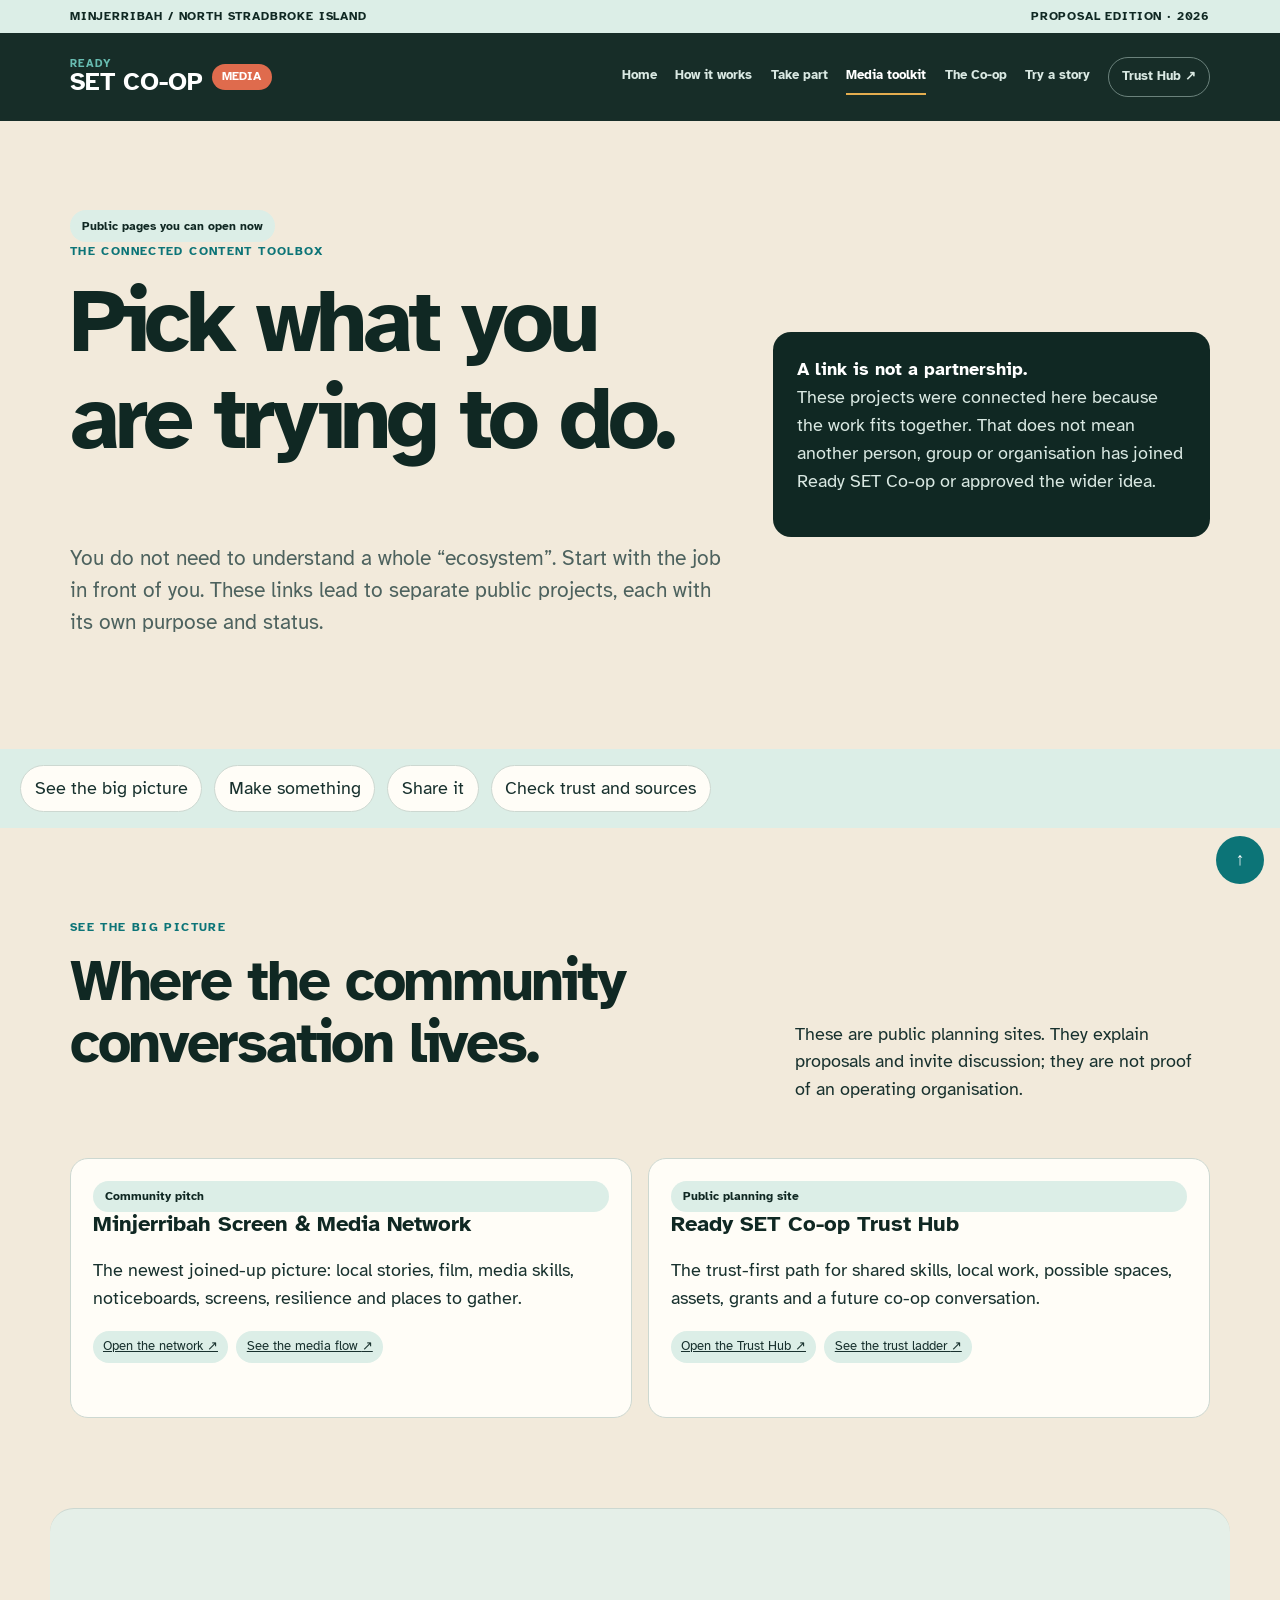
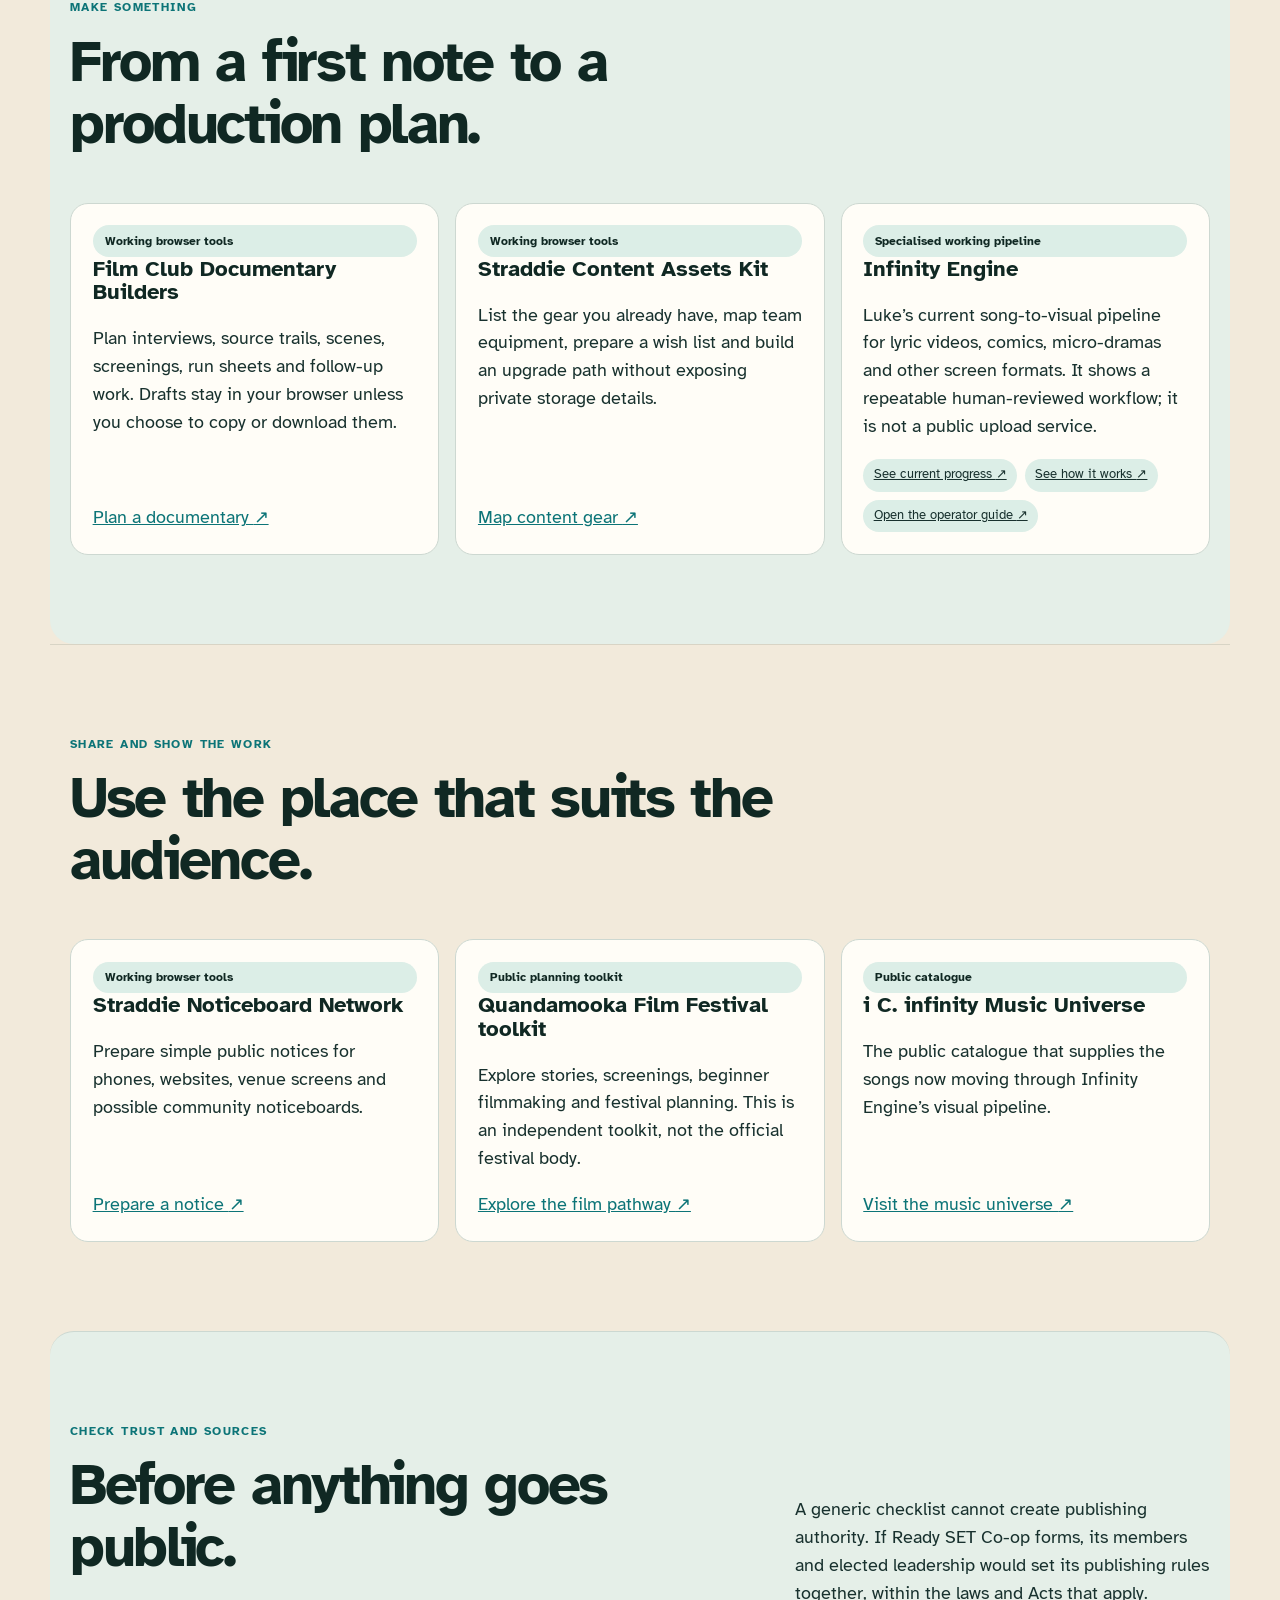
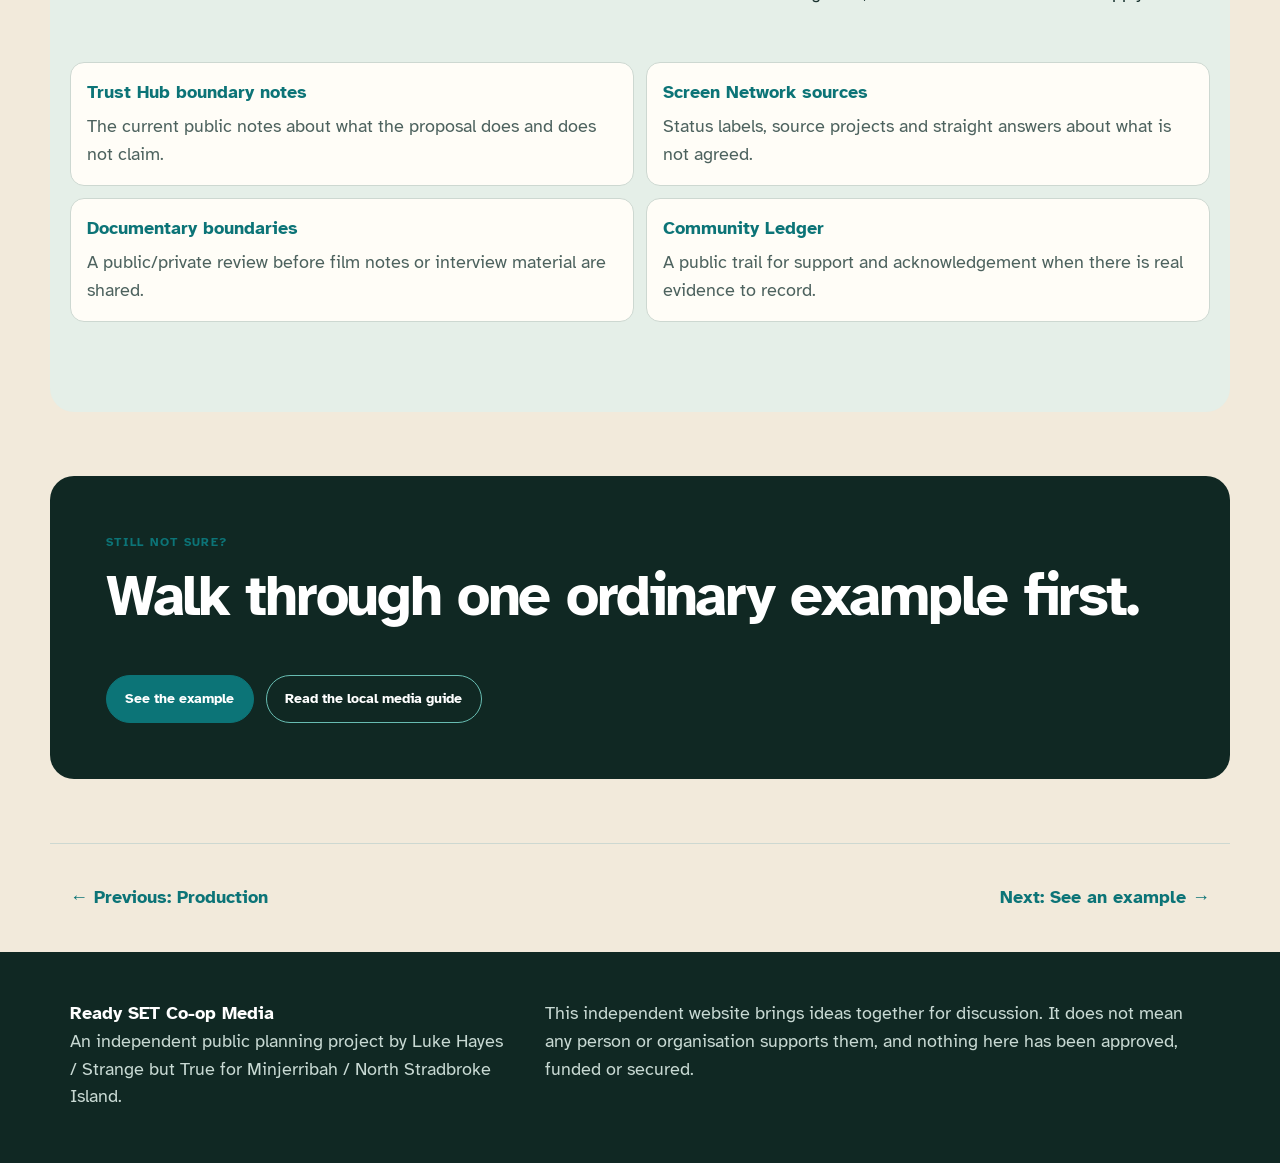
==== commit f9f4ef12: "Remove public-facing design rationale" ====
--- a/connections.html
+++ b/connections.html
@@ -7,8 +7,8 @@
     <title>Media tools | Ready SET Co-op Media</title>
     <link rel="preconnect" href="https://fonts.googleapis.com">
     <link rel="preconnect" href="https://fonts.gstatic.com" crossorigin>
-    <link href="https://fonts.googleapis.com/css2?family=Atkinson+Hyperlegible:wght@400;700&family=Nunito+Sans:wght@700;800;900&display=swap" rel="stylesheet">
-    <link rel="stylesheet" href="styles.css?v=20260724-3">
+    <link href="https://fonts.googleapis.com/css2?family=Atkinson+Hyperlegible:wght@400;700&display=swap" rel="stylesheet">
+    <link rel="stylesheet" href="styles.css?v=20260724-4">
     <link rel="icon" href="assets/favicon.svg" type="image/svg+xml">
     <link rel="shortcut icon" href="assets/favicon.ico" type="image/x-icon">
   </head>
--- a/styles.css
+++ b/styles.css
@@ -548,6 +548,24 @@
   padding: clamp(1.75rem, 5vw, 3.5rem);
 }
 
+.connected-feature .button.secondary,
+.network-bridge .button.secondary,
+.trust-callout .button.secondary,
+.next-step .button.secondary,
+.route-result .button.secondary {
+  border-color: var(--sea-light);
+  color: var(--white);
+}
+
+.connected-feature .button.secondary:hover,
+.network-bridge .button.secondary:hover,
+.trust-callout .button.secondary:hover,
+.next-step .button.secondary:hover,
+.route-result .button.secondary:hover {
+  background: var(--foam);
+  color: var(--night);
+}
+
 .connected-feature h2,
 .network-bridge h2,
 .trust-callout h2,
@@ -975,7 +993,6 @@
 
 .honesty-grid > div,
 .not-yet-box,
-.onboarding-system-note,
 .learning-loop {
   background: var(--paper);
   border: 1px solid var(--line);
@@ -1053,6 +1070,7 @@
 }
 
 .site-footer {
+  background: var(--night);
   color: #c8d9d3;
   display: grid;
   gap: 2rem;
@@ -1060,6 +1078,11 @@
   margin: 0;
   max-width: none;
   padding: 3rem max(1.25rem, calc((100vw - var(--max)) / 2 + 1.25rem));
+}
+
+.site-footer .footer-note,
+.site-footer p {
+  color: #c8d9d3;
 }
 
 .site-footer strong {
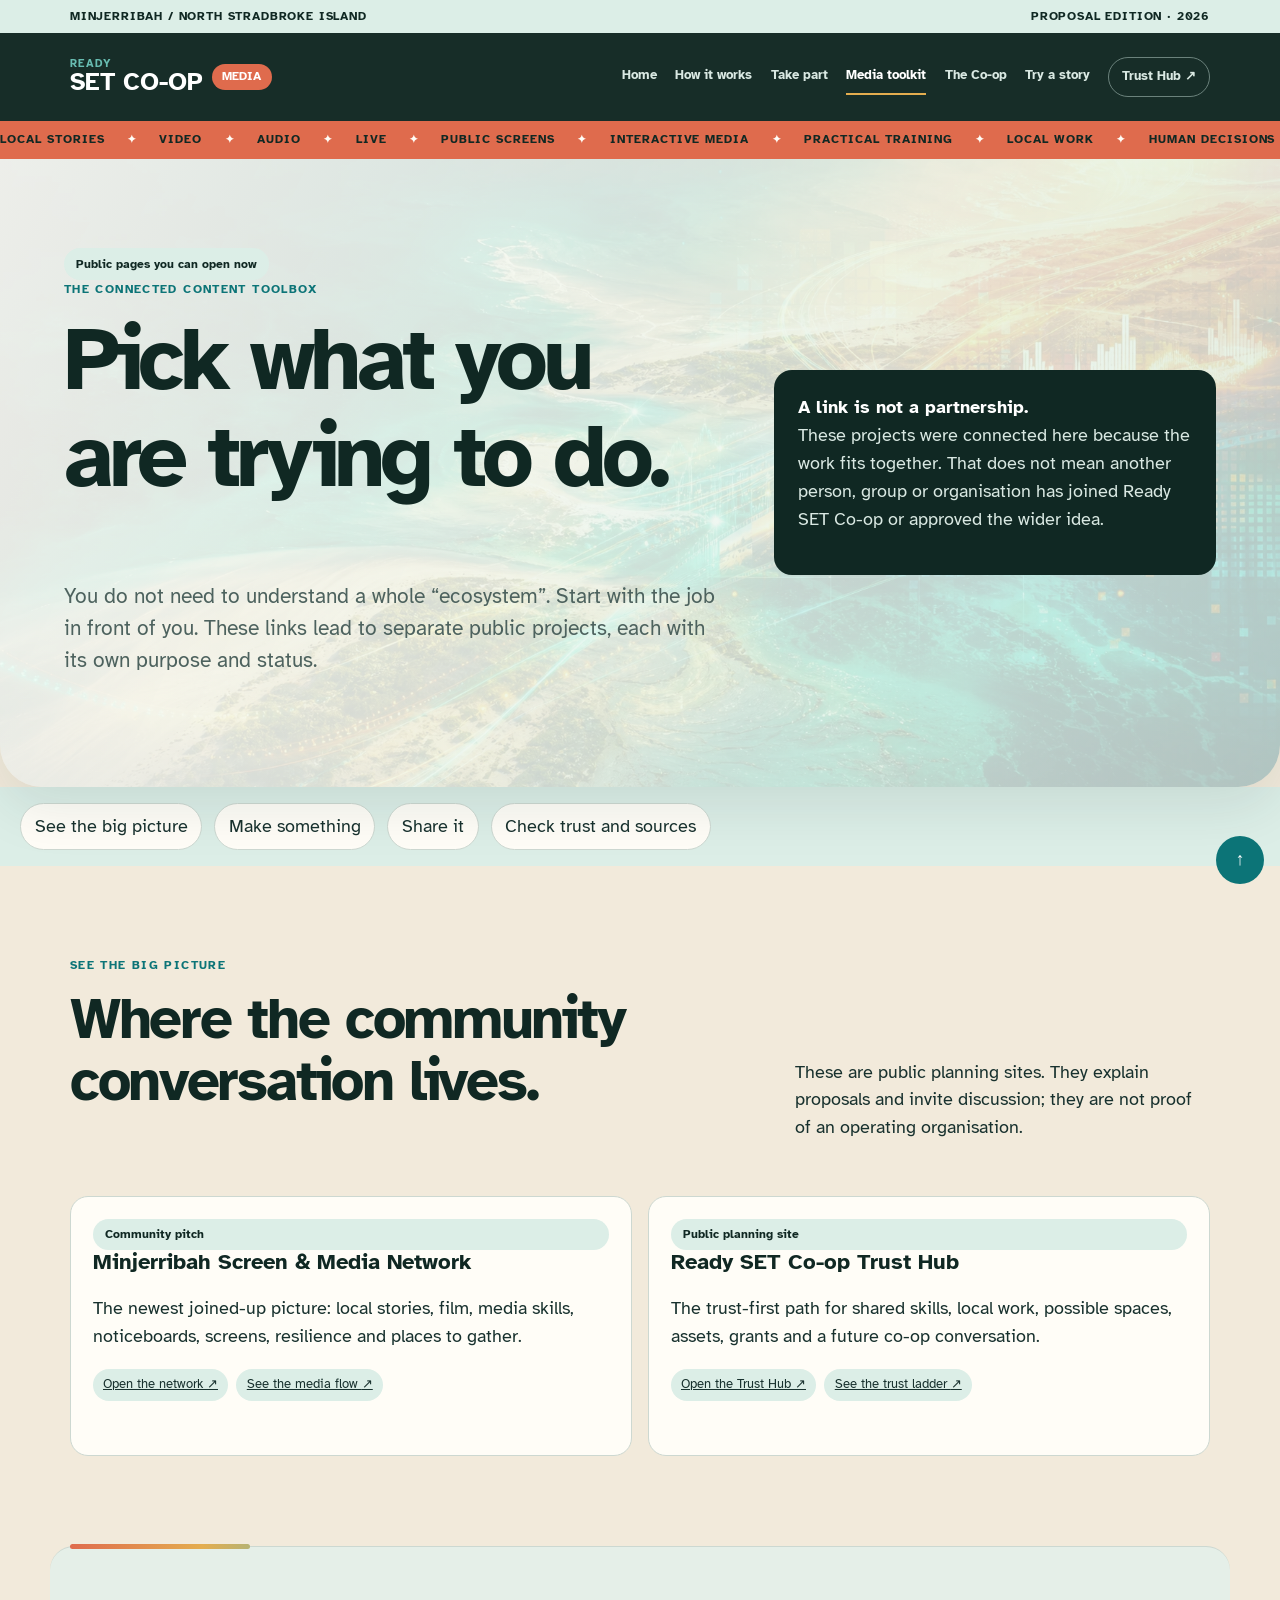
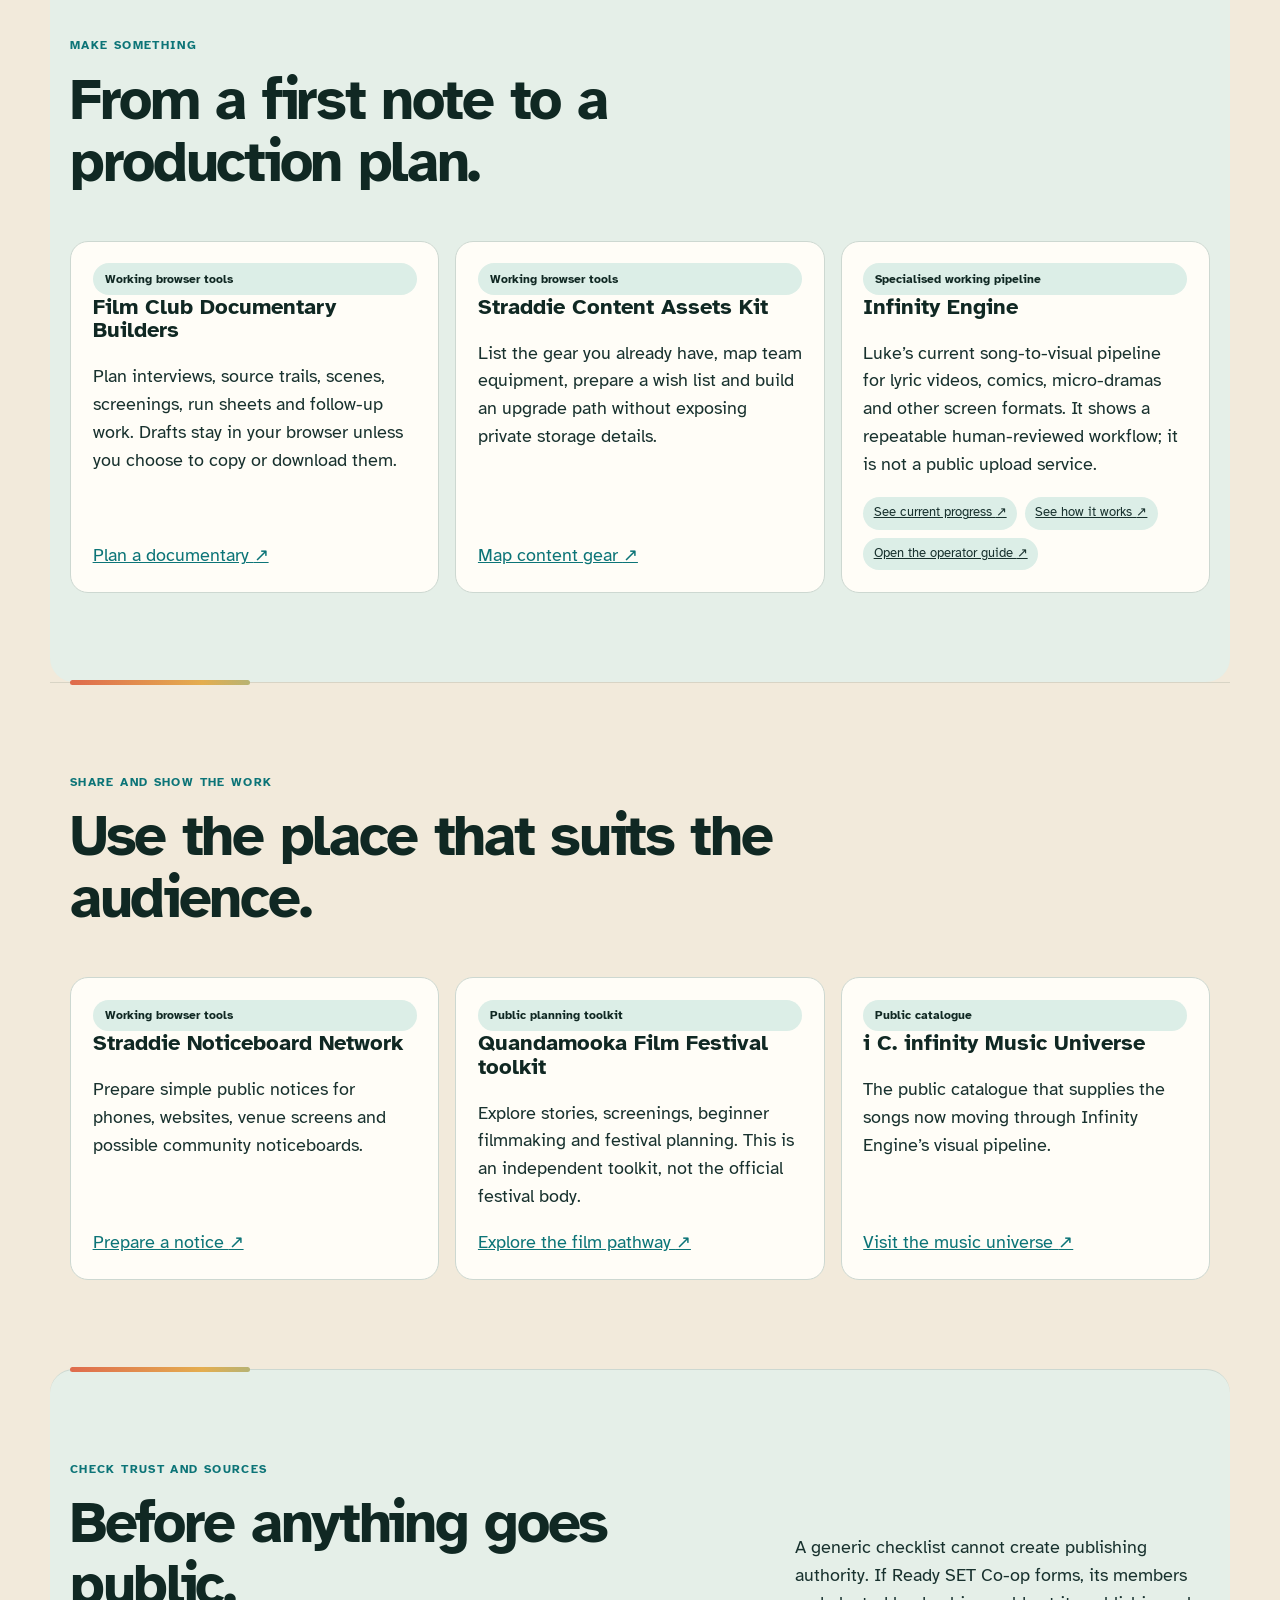
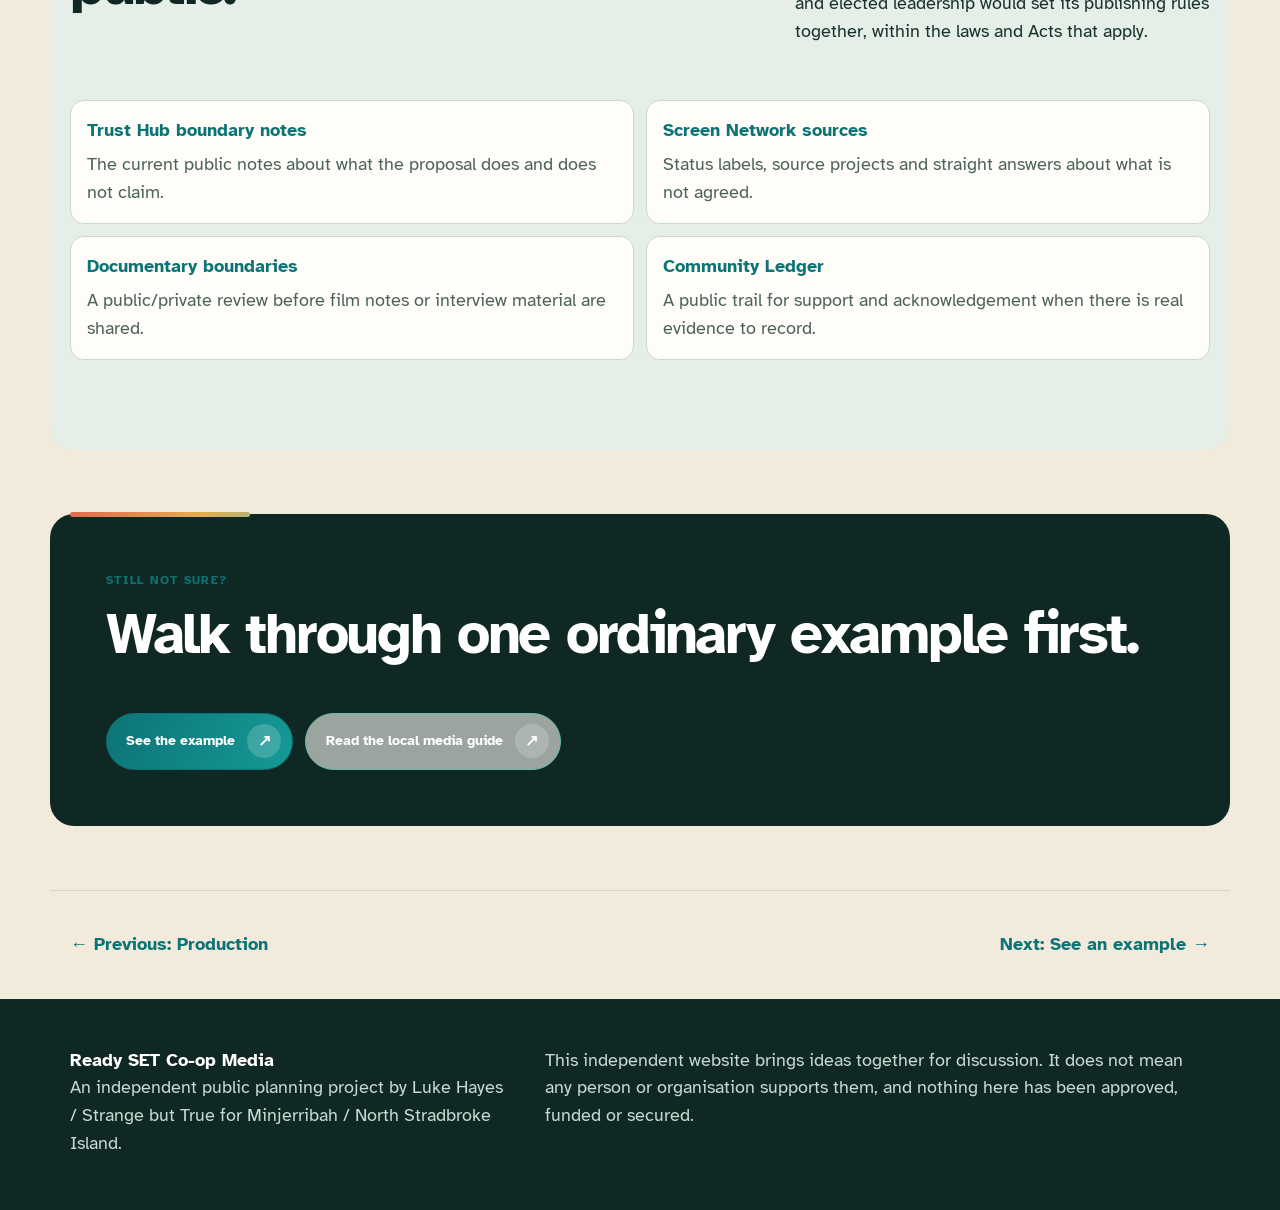
==== commit e37ea1a8: "Give Ready SET Co-op Media a kinetic visual identity" ====
--- a/connections.html
+++ b/connections.html
@@ -8,7 +8,7 @@
     <link rel="preconnect" href="https://fonts.googleapis.com">
     <link rel="preconnect" href="https://fonts.gstatic.com" crossorigin>
     <link href="https://fonts.googleapis.com/css2?family=Atkinson+Hyperlegible:wght@400;700&display=swap" rel="stylesheet">
-    <link rel="stylesheet" href="styles.css?v=20260724-4">
+    <link rel="stylesheet" href="styles.css?v=20260724-5">
     <link rel="icon" href="assets/favicon.svg" type="image/svg+xml">
     <link rel="shortcut icon" href="assets/favicon.ico" type="image/x-icon">
   </head>
@@ -29,6 +29,13 @@
         </div>
       </nav>
     </header>
+
+    <div class="signal-ticker" aria-label="Ready SET Co-op Media formats and opportunities">
+      <div class="ticker-track">
+        <span>Local stories</span><span>Video</span><span>Audio</span><span>Live</span><span>Public screens</span><span>Interactive media</span><span>Practical training</span><span>Local work</span><span>Human decisions</span>
+        <span aria-hidden="true">Local stories</span><span aria-hidden="true">Video</span><span aria-hidden="true">Audio</span><span aria-hidden="true">Live</span><span aria-hidden="true">Public screens</span><span aria-hidden="true">Interactive media</span><span aria-hidden="true">Practical training</span><span aria-hidden="true">Local work</span><span aria-hidden="true">Human decisions</span>
+      </div>
+    </div>
 
     <main id="main">
       <section class="page-hero tools-hero">
@@ -178,5 +185,6 @@
       </div>
       <p class="footer-note">This independent website brings ideas together for discussion. It does not mean any person or organisation supports them, and nothing here has been approved, funded or secured.</p>
     </footer>
+    <script src="motion.js?v=20260724-5"></script>
   </body>
 </html>
--- a/styles.css
+++ b/styles.css
@@ -72,6 +72,43 @@
   z-index: 10;
 }
 
+.signal-ticker {
+  background: var(--coral);
+  color: var(--night);
+  overflow: hidden;
+  position: relative;
+  white-space: nowrap;
+}
+
+.ticker-track {
+  align-items: center;
+  animation: ticker-run 34s linear infinite;
+  display: flex;
+  min-width: max-content;
+  width: max-content;
+}
+
+.ticker-track span {
+  align-items: center;
+  display: inline-flex;
+  font-size: 0.76rem;
+  font-weight: 700;
+  letter-spacing: 0.08em;
+  min-height: 38px;
+  text-transform: uppercase;
+}
+
+.ticker-track span::after {
+  color: var(--paper);
+  content: "✦";
+  font-size: 0.7rem;
+  margin: 0 1.4rem;
+}
+
+@keyframes ticker-run {
+  to { transform: translateX(-50%); }
+}
+
 .edition-bar {
   background: var(--foam);
   color: var(--night);
@@ -171,10 +208,31 @@
   margin: 0 auto;
   max-width: var(--max);
   padding: clamp(3.5rem, 7vw, 6.5rem) 1.25rem;
+  position: relative;
 }
 
 .section + .section {
   border-top: 1px solid rgba(24, 49, 46, 0.12);
+}
+
+.section + .section::before {
+  animation: divider-scan 3.8s ease-in-out infinite alternate;
+  background: linear-gradient(90deg, var(--coral), var(--sun), var(--sea-light), var(--coral));
+  background-size: 220% 100%;
+  border-radius: 999px;
+  content: "";
+  height: 5px;
+  left: 1.25rem;
+  position: absolute;
+  top: -3px;
+  width: min(180px, 35vw);
+}
+
+@keyframes divider-scan {
+  to {
+    background-position: 100% 0;
+    width: min(320px, 55vw);
+  }
 }
 
 .eyebrow {
@@ -233,14 +291,42 @@
   display: inline-flex;
   font-size: 0.88rem;
   font-weight: 700;
+  gap: 0.75rem;
   justify-content: center;
   min-height: 48px;
-  padding: 0.7rem 1.15rem;
+  overflow: hidden;
+  padding: 0.65rem 0.7rem 0.65rem 1.2rem;
+  position: relative;
   text-decoration: none;
+  transition: color 180ms ease, background 180ms ease, border-color 180ms ease, transform 180ms ease, box-shadow 180ms ease;
+}
+
+.button::after {
+  align-items: center;
+  background: rgba(255, 255, 255, 0.18);
+  border-radius: 50%;
+  content: "↗";
+  display: inline-flex;
+  font-size: 1rem;
+  height: 34px;
+  justify-content: center;
+  transition: transform 180ms ease, background 180ms ease;
+  width: 34px;
+}
+
+.button:hover {
+  box-shadow: 0 13px 30px rgba(16, 40, 35, 0.18);
+  transform: translateY(-3px);
+}
+
+.button:hover::after {
+  background: var(--sun);
+  color: var(--night);
+  transform: rotate(45deg);
 }
 
 .button.primary {
-  background: var(--sea);
+  background: linear-gradient(110deg, var(--sea), #159a96);
   color: var(--white);
 }
 
@@ -251,7 +337,7 @@
 }
 
 .button.secondary {
-  background: transparent;
+  background: rgba(255, 253, 247, 0.58);
   color: var(--sea);
 }
 
@@ -269,24 +355,27 @@
 
 .island-hero {
   background:
-    radial-gradient(circle at 82% 22%, rgba(104, 189, 178, 0.34), transparent 25rem),
-    radial-gradient(circle at 8% 100%, rgba(228, 173, 79, 0.25), transparent 24rem),
-    linear-gradient(150deg, #f8f2e7, #e8f0e8);
-  min-height: 680px;
+    radial-gradient(circle at 85% 12%, rgba(104, 189, 178, 0.34), transparent 30rem),
+    radial-gradient(circle at 2% 100%, rgba(228, 173, 79, 0.32), transparent 27rem),
+    linear-gradient(145deg, #fffaf0, #dcece4);
+  min-height: 640px;
+  position: relative;
 }
 
 .island-hero-inner {
   align-items: center;
   display: grid;
-  gap: clamp(2rem, 6vw, 5rem);
-  grid-template-columns: minmax(0, 1.05fr) minmax(380px, 0.95fr);
+  gap: clamp(2.5rem, 5vw, 4.5rem);
+  grid-template-columns: minmax(0, 0.9fr) minmax(480px, 1.1fr);
   margin: auto;
-  max-width: var(--max);
-  padding: clamp(4rem, 8vw, 7rem) 1.25rem;
+  max-width: 1320px;
+  padding: clamp(2.75rem, 5vw, 4.75rem) 1.25rem;
 }
 
 .island-hero h1 {
   margin-bottom: 1.5rem;
+  max-width: 9ch;
+  text-wrap: balance;
 }
 
 .hero-kicker {
@@ -295,62 +384,127 @@
   margin-bottom: 1rem;
 }
 
-.media-orbit {
-  aspect-ratio: 1;
-  background:
-    radial-gradient(circle at center, var(--paper) 0 23%, transparent 24%),
-    conic-gradient(from 15deg, var(--sea), var(--sea-light), var(--sun), var(--coral), var(--sea));
-  border-radius: 50%;
-  box-shadow: var(--shadow);
-  display: grid;
-  margin: auto;
-  max-width: 500px;
-  padding: 13%;
-  place-items: center;
+.hero-visual {
+  border: 6px solid rgba(255, 253, 247, 0.88);
+  border-radius: 34px 100px 34px 100px;
+  box-shadow: 0 34px 90px rgba(16, 40, 35, 0.28);
+  min-height: 540px;
+  overflow: hidden;
   position: relative;
   width: 100%;
 }
 
-.orbit-core {
-  align-items: center;
+.hero-visual::after {
+  background: linear-gradient(180deg, transparent 35%, rgba(8, 31, 28, 0.92));
+  content: "";
+  inset: 0;
+  pointer-events: none;
+  position: absolute;
+}
+
+.hero-visual img {
+  height: 100%;
+  inset: 0;
+  object-fit: cover;
+  position: absolute;
+  transition: transform 1.2s cubic-bezier(.2,.8,.2,1);
+  width: 100%;
+}
+
+.hero-visual:hover img {
+  transform: scale(1.035);
+}
+
+.visual-brand {
+  bottom: 2rem;
+  color: var(--white);
+  display: flex;
+  flex-direction: column;
+  left: 2rem;
+  max-width: 78%;
+  position: absolute;
+  z-index: 2;
+}
+
+.visual-brand small {
+  color: #9ee3d8;
+  font-size: 0.74rem;
+  font-weight: 700;
+  letter-spacing: 0.08em;
+  margin-bottom: 0.25rem;
+  text-transform: uppercase;
+}
+
+.visual-brand strong {
+  font-size: clamp(1.8rem, 4vw, 3.4rem);
+  letter-spacing: -0.045em;
+  line-height: 1;
+}
+
+.visual-brand span {
+  color: #d8e7e2;
+  margin-top: 0.45rem;
+}
+
+.media-chip {
+  backdrop-filter: blur(12px);
+  background: rgba(255, 253, 247, 0.84);
+  border: 1px solid rgba(255, 255, 255, 0.85);
+  border-radius: 999px;
+  box-shadow: 0 12px 30px rgba(16, 40, 35, 0.18);
+  color: var(--night);
+  font-size: 0.72rem;
+  font-weight: 700;
+  letter-spacing: 0.06em;
+  padding: 0.52rem 0.82rem;
+  position: absolute;
+  text-transform: uppercase;
+  z-index: 3;
+}
+
+.chip-watch { left: 5%; top: 9%; }
+.chip-listen { right: 7%; top: 18%; }
+.chip-live { right: 4%; top: 49%; }
+.chip-make { left: 7%; top: 55%; }
+
+.signal-divider {
   background: var(--night);
-  border-radius: 50%;
-  color: var(--white);
-  display: flex;
-  flex-direction: column;
-  height: 46%;
-  justify-content: center;
-  text-align: center;
-  width: 46%;
-  z-index: 2;
-}
-
-.orbit-core strong {
-  font-size: 1.35rem;
-}
-
-.orbit-core span {
+  height: 76px;
+  overflow: hidden;
+  position: relative;
+}
+
+.signal-divider span {
+  animation: signal-slide 8s linear infinite;
+  background: repeating-linear-gradient(90deg, transparent 0 14px, currentColor 14px 25px, transparent 25px 38px);
   color: var(--sea-light);
-  font-size: 0.8rem;
-}
-
-.orbit-item {
-  background: rgba(255, 253, 247, 0.93);
-  border: 1px solid rgba(24, 49, 46, 0.16);
-  border-radius: 999px;
-  box-shadow: 0 9px 24px rgba(24, 49, 46, 0.12);
-  font-size: 0.78rem;
-  font-weight: 700;
-  padding: 0.5rem 0.8rem;
+  height: 4px;
+  left: -5%;
+  opacity: 0.8;
   position: absolute;
-}
-
-.orbit-item:nth-of-type(1) { left: 4%; top: 45%; }
-.orbit-item:nth-of-type(2) { left: 22%; top: 9%; }
-.orbit-item:nth-of-type(3) { right: 17%; top: 11%; }
-.orbit-item:nth-of-type(4) { right: 2%; top: 45%; }
-.orbit-item:nth-of-type(5) { bottom: 11%; right: 17%; }
-.orbit-item:nth-of-type(6) { bottom: 9%; left: 18%; }
+  top: 23px;
+  transform: rotate(-1.5deg);
+  width: 110%;
+}
+
+.signal-divider span:nth-child(2) {
+  animation-direction: reverse;
+  animation-duration: 12s;
+  color: var(--sun);
+  top: 38px;
+  transform: rotate(1.2deg);
+}
+
+.signal-divider span:nth-child(3) {
+  animation-duration: 16s;
+  color: var(--coral);
+  top: 52px;
+  transform: rotate(-0.5deg);
+}
+
+@keyframes signal-slide {
+  to { background-position: 180px 0; }
+}
 
 .principle-strip {
   background: var(--night);
@@ -418,7 +572,37 @@
   border: 1px solid var(--line);
   border-radius: var(--radius);
   min-height: 210px;
+  overflow: hidden;
   padding: 1.5rem;
+  position: relative;
+  transition: transform 180ms ease, box-shadow 180ms ease, border-color 180ms ease;
+}
+
+.format-card::after {
+  background: linear-gradient(135deg, var(--sea-light), var(--sun));
+  border-radius: 50%;
+  content: "";
+  height: 92px;
+  opacity: 0.16;
+  position: absolute;
+  right: -34px;
+  top: -38px;
+  transition: transform 260ms ease, opacity 260ms ease;
+  width: 92px;
+}
+
+.format-card:hover,
+.desk-grid article:hover,
+.architecture-flow article:hover,
+.tool-card:hover {
+  border-color: var(--sea-light);
+  box-shadow: 0 20px 48px rgba(16, 40, 35, 0.13);
+  transform: translateY(-6px);
+}
+
+.format-card:hover::after {
+  opacity: 0.3;
+  transform: scale(1.35);
 }
 
 .format-card span {
@@ -510,6 +694,7 @@
   gap: 0.65rem;
   min-height: 225px;
   padding: 1.25rem;
+  transition: transform 180ms ease, box-shadow 180ms ease, border-color 180ms ease;
 }
 
 .desk-grid article span {
@@ -577,9 +762,19 @@
 
 .page-hero {
   align-items: center;
+  background:
+    linear-gradient(115deg, rgba(255, 253, 247, 0.93), rgba(220, 238, 231, 0.8)),
+    url("assets/ready-set-co-op-signal-coast.webp") center / cover;
+  border-radius: 0 0 42px 42px;
+  box-shadow: var(--shadow);
   display: grid;
   gap: 3rem;
   grid-template-columns: 1.2fr 0.8fr;
+  margin-top: 0;
+  max-width: 1320px;
+  padding-left: clamp(1.5rem, 5vw, 4rem);
+  padding-right: clamp(1.5rem, 5vw, 4rem);
+  position: relative;
 }
 
 .plain-box,
@@ -637,6 +832,7 @@
   flex-direction: column;
   gap: 0.65rem;
   padding: 1.35rem;
+  transition: transform 180ms ease, box-shadow 180ms ease, border-color 180ms ease;
 }
 
 .architecture-flow article > span,
@@ -922,6 +1118,7 @@
   display: flex;
   flex-direction: column;
   min-height: 260px;
+  transition: transform 180ms ease, box-shadow 180ms ease, border-color 180ms ease;
 }
 
 .tool-card .card-action {
@@ -1093,6 +1290,30 @@
   margin-bottom: 0.25rem;
 }
 
+.motion-ready .section-heading,
+.motion-ready .format-card,
+.motion-ready .desk-grid article,
+.motion-ready .loop-step,
+.motion-ready .architecture-flow article,
+.motion-ready .tool-card,
+.motion-ready .choice-card {
+  opacity: 0;
+  transform: translateY(24px);
+}
+
+.motion-ready .is-visible {
+  opacity: 1;
+  transform: translateY(0);
+  transition: opacity 520ms ease var(--reveal-delay, 0ms), transform 520ms cubic-bezier(.2,.7,.2,1) var(--reveal-delay, 0ms);
+}
+
+.motion-ready .format-card.is-visible:hover,
+.motion-ready .desk-grid article.is-visible:hover,
+.motion-ready .architecture-flow article.is-visible:hover,
+.motion-ready .tool-card.is-visible:hover {
+  transform: translateY(-6px);
+}
+
 @media (max-width: 1000px) {
   .nav {
     align-items: flex-start;
@@ -1108,8 +1329,8 @@
     grid-template-columns: 1fr;
   }
 
-  .media-orbit {
-    max-width: 430px;
+  .hero-visual {
+    min-height: 520px;
   }
 
   .loop-track {
@@ -1174,12 +1395,14 @@
     border-right: 0;
   }
 
-  .media-orbit {
-    max-width: 340px;
-  }
-
-  .orbit-item {
-    font-size: 0.66rem;
+  .hero-visual {
+    border-radius: 24px 54px 24px 54px;
+    min-height: 430px;
+  }
+
+  .visual-brand {
+    bottom: 1.3rem;
+    left: 1.3rem;
   }
 
   .stack-row,
@@ -1202,3 +1425,25 @@
     gap: 1rem;
   }
 }
+
+@media (prefers-reduced-motion: reduce) {
+  html {
+    scroll-behavior: auto;
+  }
+
+  .ticker-track,
+  .signal-divider span,
+  .section + .section::before {
+    animation: none;
+  }
+
+  .button,
+  .button::after,
+  .hero-visual img,
+  .format-card,
+  .desk-grid article,
+  .architecture-flow article,
+  .tool-card {
+    transition: none;
+  }
+}
